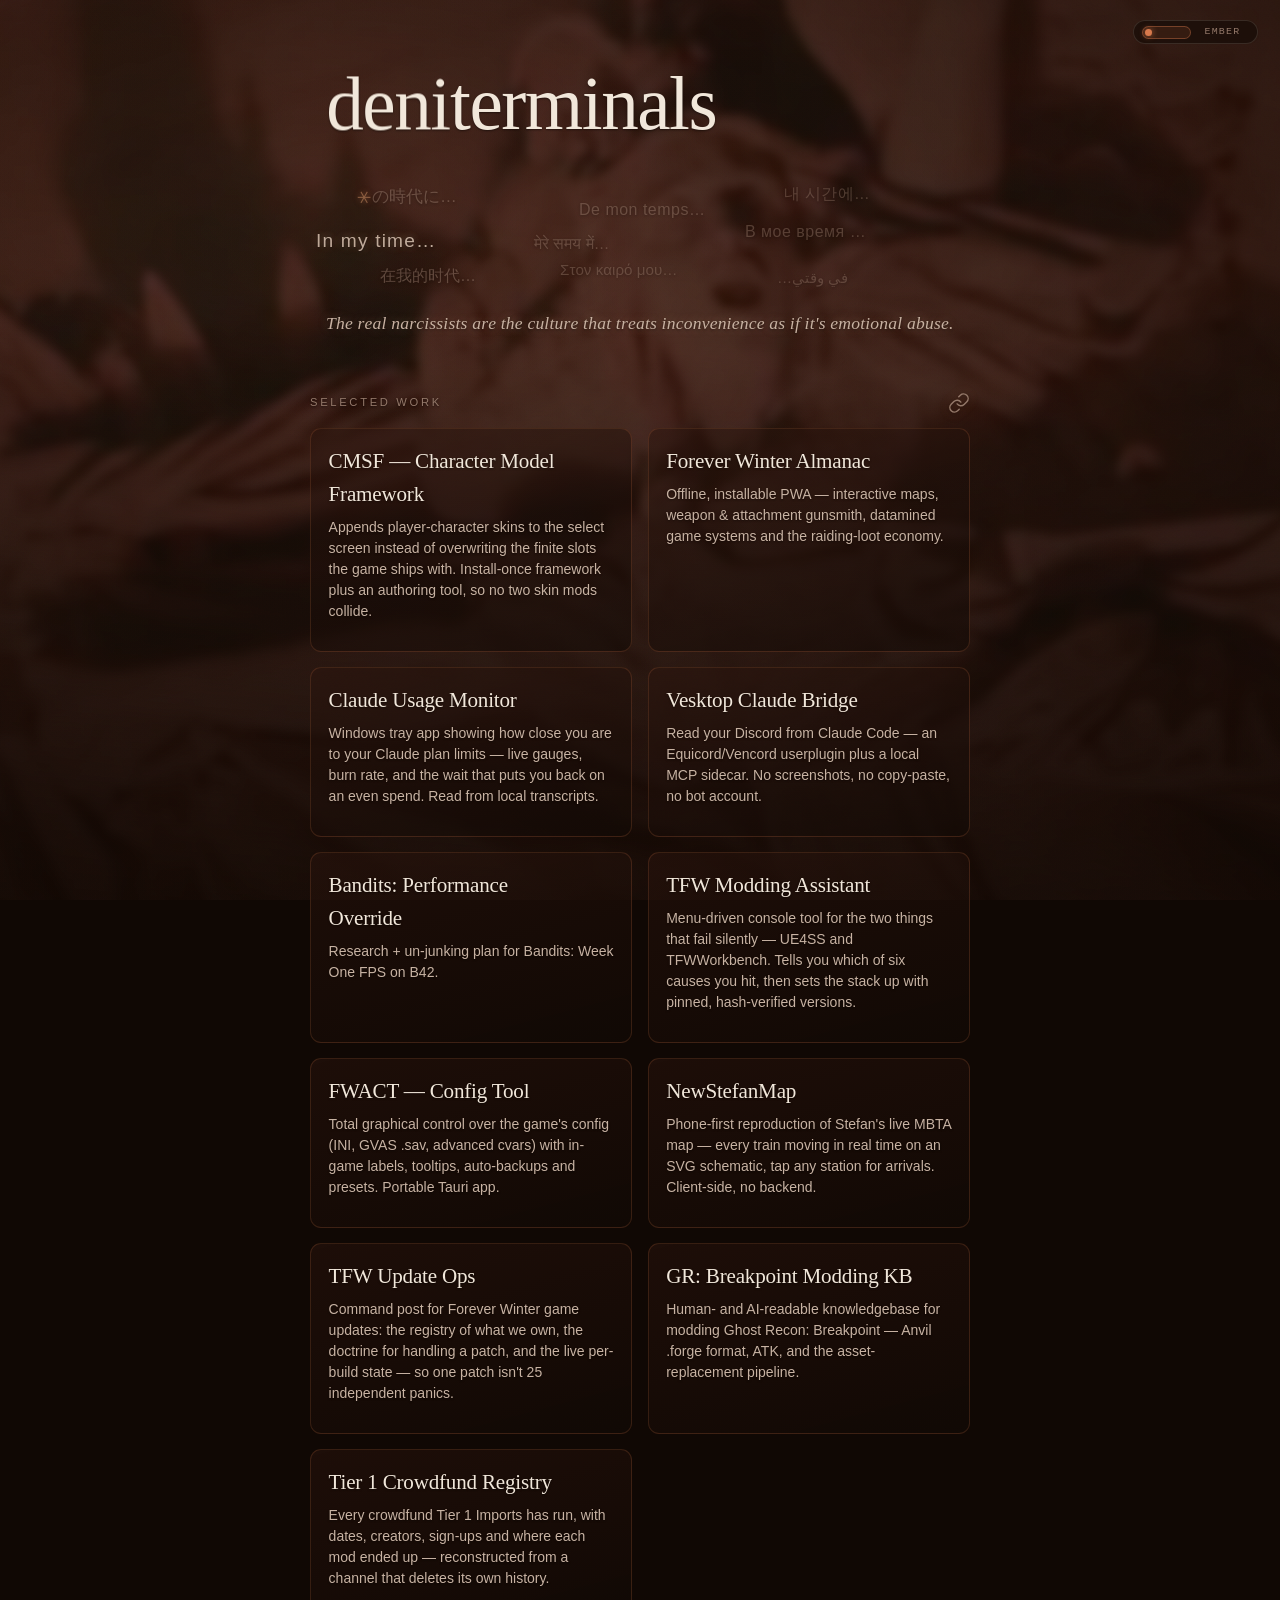
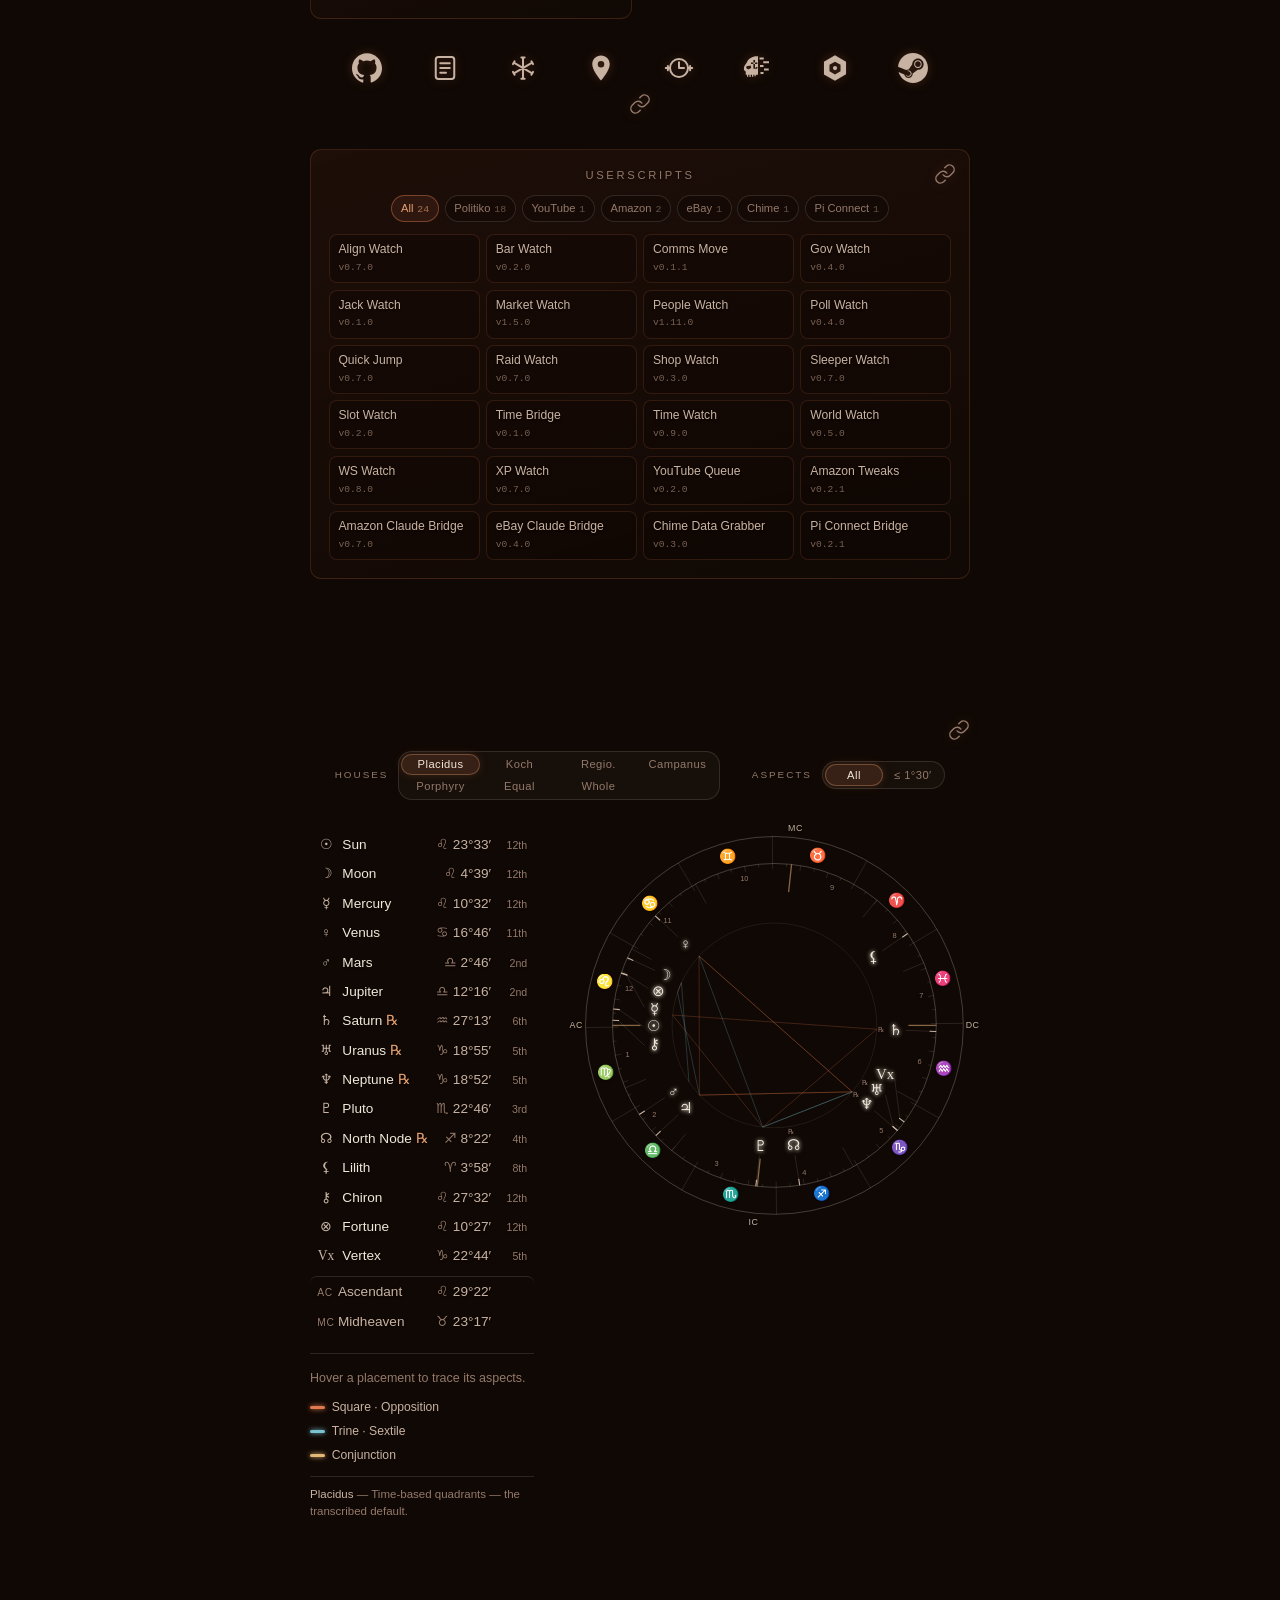
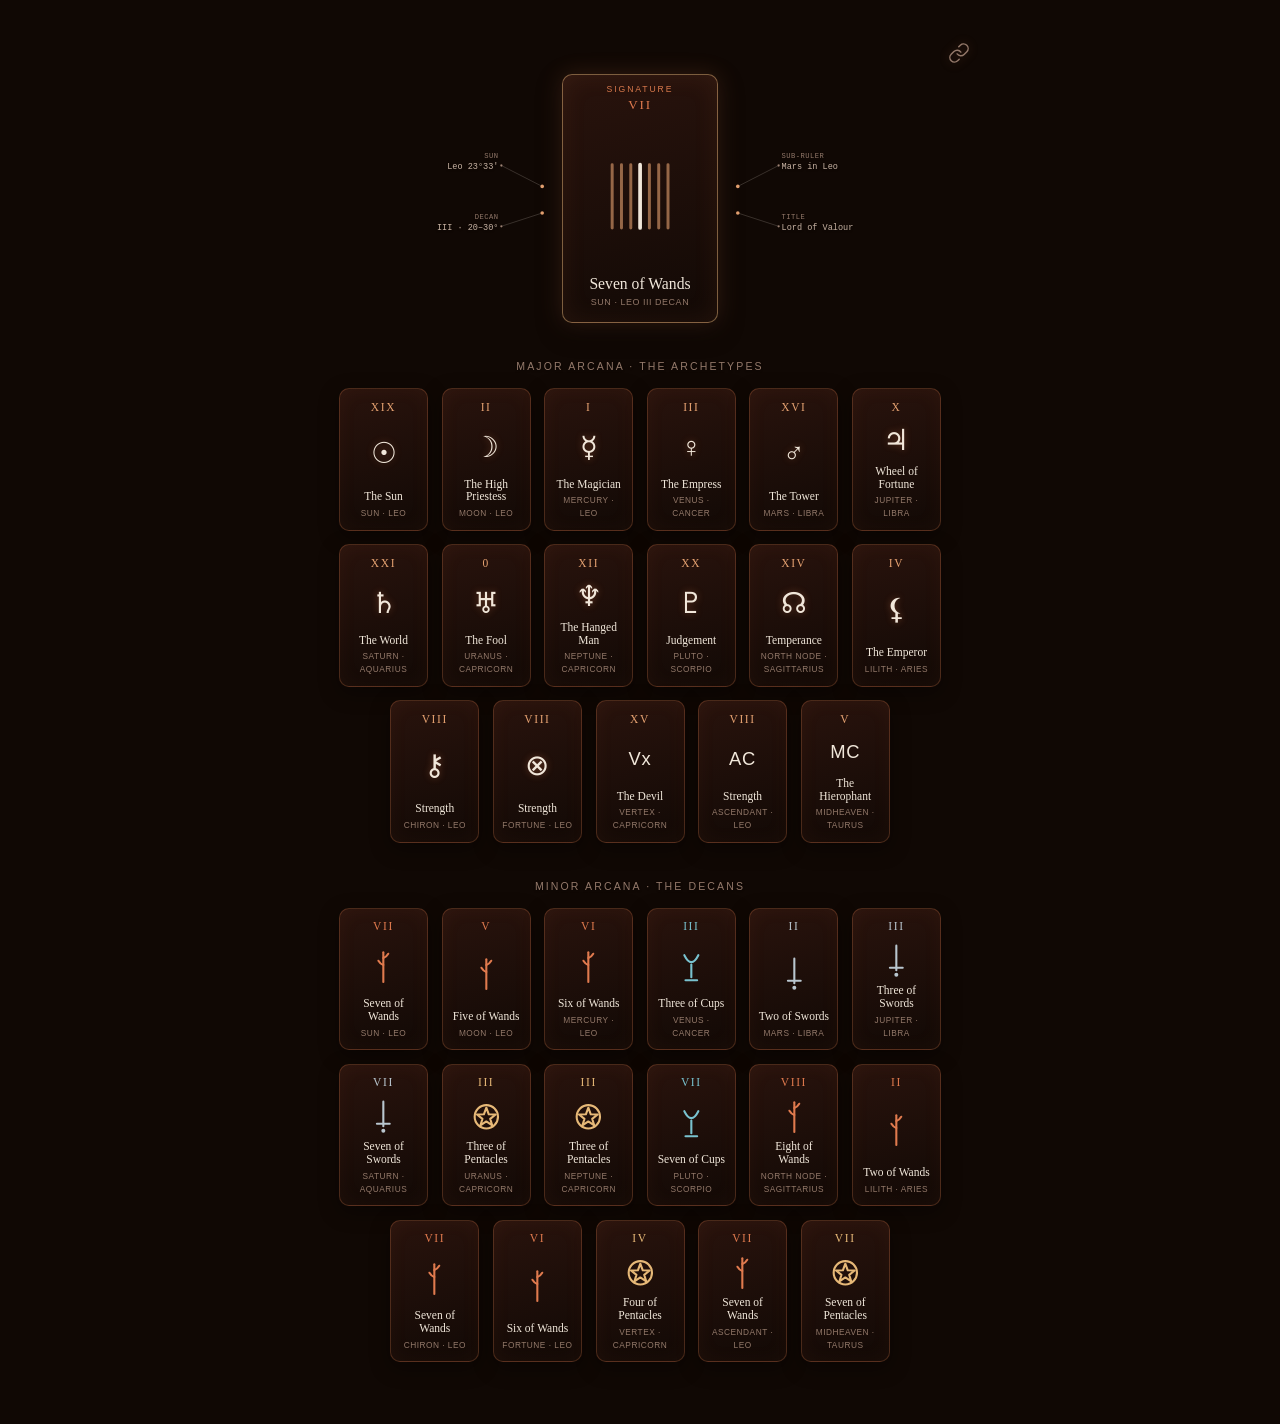
==== index.html @ 1c93fff4 "Fix a dropped word in the phrase bank "you're not one us" -> "you're not one of us".  Co-Authored-By" ====
<!doctype html>
<html lang="en">
<head>
  <meta charset="utf-8">
  <meta name="viewport" content="width=device-width, initial-scale=1, viewport-fit=cover">
  <title>dataterminals</title>
  <meta name="color-scheme" content="dark">

  <!-- Open Graph / social preview -->
  <meta property="og:type" content="website">
  <meta property="og:title" content="dataterminals">
  <meta property="og:url" content="https://dataterminals.github.io/">

  <link rel="icon" href="data:image/svg+xml,%3Csvg xmlns='http://www.w3.org/2000/svg' viewBox='0 0 32 32'%3E%3Ccircle cx='16' cy='16' r='7' fill='%23d8794c'/%3E%3C/svg%3E">
  <link rel="stylesheet" href="styles.css?v=85ddd5b2">

  <!-- Mount the saved theme before the first paint, so a visitor who chose one
       last time doesn't watch the default palette flash past. Deliberately
       inline and blocking: a separate file would land too late to help.
       theme.js owns everything after this, the background clip included. -->
  <script>
    try {
      var t = localStorage.getItem('dt:theme');
      if (t === 'ember' || t === 'night' || t === 'morning' || t === 'flare' || t === 'stone') document.documentElement.dataset.theme = t;
    } catch (e) {}
  </script>
</head>
<body>
  <!-- Blurred looping background, one clip per theme (assets/bg*.webm + .mp4,
       with a poster each). theme.js fills in the <source>s for whichever theme
       is mounted — hard-coding one theme's here would make the other download
       both — and fades the video in once it can play. Until then, and for good
       without JS or a playable file, the theme's CSS gradient shows through. -->
  <div class="bg" aria-hidden="true">
    <video class="bg__video" autoplay muted loop playsinline preload="auto"></video>
  </div>
  <div class="bg__scrim" aria-hidden="true"></div>
  <div class="grain" aria-hidden="true"></div>

  <!-- Background theme switch. Hidden until theme.js mounts it: with the script
       absent there is nothing to switch, so an inert capsule would be a lie. -->
  <div class="theme" hidden>
    <button class="theme__switch" type="button" id="theme-switch">
      <span class="theme__track" aria-hidden="true"><span class="theme__thumb"></span></span>
      <span class="theme__name" aria-hidden="true"></span>
    </button>
  </div>

  <main>
    <div class="screen">
      <header class="hero">
        <h1 class="hero__name reveal" aria-label="dataterminals"><span class="spindle" aria-hidden="true"><span class="spindle__track"><span class="spindle__word">data</span><span class="spindle__word">sylvi</span><span class="spindle__word">deni</span><span class="spindle__word">data</span></span></span><span class="spindle__suffix" aria-hidden="true">terminals</span></h1>
        <p class="hero__tagline" aria-label="In my time…"><span class="tl tl-en" style="left:1%; top:48px; font-size:1.2rem; letter-spacing:.06em; --o:.95; --d:.2s">In my time…</span><span class="tl" aria-hidden="true" style="left:7%; top:6px; font-size:1.05rem; --o:.5; --d:.55s">私の時代に…</span><span class="tl" aria-hidden="true" style="left:68%; top:42px; font-size:1rem; letter-spacing:.03em; --o:.42; --d:.75s">В мое время …</span><span class="tl" aria-hidden="true" style="left:11%; top:86px; font-size:1rem; --o:.5; --d:.95s">在我的时代…</span><span class="tl" aria-hidden="true" style="left:74%; top:4px; font-size:.98rem; letter-spacing:.02em; --o:.4; --d:1.15s">내 시간에…</span><span class="tl" aria-hidden="true" dir="rtl" style="left:73%; top:88px; font-size:.95rem; --o:.4; --d:1.35s">في وقتي…</span><span class="tl" aria-hidden="true" style="left:42%; top:20px; font-size:1rem; letter-spacing:.03em; --o:.47; --d:1.55s">De mon temps…</span><span class="tl" aria-hidden="true" style="left:35%; top:54px; font-size:.98rem; --o:.44; --d:1.75s">मेरे समय में…</span><span class="tl" aria-hidden="true" style="left:39%; top:80px; font-size:.95rem; --o:.42; --d:1.95s">Στον καιρό μου…</span></p>
        <p class="hero__subtag" id="subtag"><!-- one random phrase from subtaglines.json, injected by app.js --></p>
      </header>

      <!-- Each feature's id doubles as its shareable anchor; the .permalink
           handle beside it copies that url (permalinks.js). -->

      <!-- The live beacon block: the repos actually being worked on, above the
           curated grid. Empty and `hidden` here because none of it can be known
           without the GitHub API — app.js fills it and unhides it when the data
           lands, and it stays gone if that never happens, costing no layout
           either way. It sits in the markup rather than being injected whole so
           that its handle exists for permalinks.js, which binds every handle in
           one pass at load and would never see one added later. -->
      <section class="links" id="current" aria-label="Current projects" hidden>
        <p class="links__eyebrow">Currently working on<a class="permalink" href="#current" data-name="Currently working on" aria-label="Copy a link to Currently working on"><svg viewBox="0 0 24 24" aria-hidden="true"><path d="M10 13a5 5 0 0 0 7.54.54l3-3a5 5 0 0 0-7.07-7.07l-1.72 1.71"/><path d="M14 11a5 5 0 0 0-7.54-.54l-3 3a5 5 0 0 0 7.07 7.07l1.71-1.71"/></svg></a></p>
        <div class="links__list" id="current-list">
          <!-- the top-scoring repos from the GitHub push feed, injected by app.js -->
        </div>
      </section>

      <section class="links" id="work" aria-label="Selected projects">
        <p class="links__eyebrow">Selected work<a class="permalink" href="#work" data-name="Selected work" aria-label="Copy a link to Selected work"><svg viewBox="0 0 24 24" aria-hidden="true"><path d="M10 13a5 5 0 0 0 7.54.54l3-3a5 5 0 0 0-7.07-7.07l-1.72 1.71"/><path d="M14 11a5 5 0 0 0-7.54-.54l-3 3a5 5 0 0 0 7.07 7.07l1.71-1.71"/></svg></a></p>
        <div class="links__list" id="links">
          <!-- rendered from links.json (featured), enriched from the GitHub API -->
        </div>
      </section>

      <!-- Link shelf + Discord card, grouped so main's column gap applies to the
           pair rather than falling between them. -->
      <div class="elsewhere">
        <!-- Floating external-link shelf. Icons drift + glow-flicker (desynced per
             icon via nth-child); shelf.js swaps the native tooltip for a
             cursor-anchored leader-line readout (see the tarot signature diagram).
             The .shelf-bar wrapper exists to give the permalink handle something
             to hang off — the rail itself has no label and no padding band. -->
        <div class="shelf-bar" id="shelf">
          <nav class="shelf" aria-label="Elsewhere">
            <a class="shelf__link" href="https://github.com/dataterminals" target="_blank" rel="noopener"
               aria-label="GitHub (opens github.com/dataterminals)" data-name="GitHub" data-url="github.com/dataterminals">
              <svg class="shelf__icon shelf__icon--fill" viewBox="0 0 24 24" aria-hidden="true"><path d="M12 .297c-6.63 0-12 5.373-12 12 0 5.303 3.438 9.8 8.205 11.385.6.113.82-.258.82-.577 0-.285-.01-1.04-.015-2.04-3.338.724-4.042-1.61-4.042-1.61C4.422 18.07 3.633 17.7 3.633 17.7c-1.087-.744.084-.729.084-.729 1.205.084 1.838 1.236 1.838 1.236 1.07 1.835 2.809 1.305 3.495.998.108-.776.417-1.305.76-1.605-2.665-.3-5.466-1.332-5.466-5.93 0-1.31.465-2.38 1.235-3.22-.135-.303-.54-1.523.105-3.176 0 0 1.005-.322 3.3 1.23.96-.267 1.98-.399 3-.405 1.02.006 2.04.138 3 .405 2.28-1.552 3.285-1.23 3.285-1.23.645 1.653.24 2.873.12 3.176.765.84 1.23 1.91 1.23 3.22 0 4.61-2.805 5.625-5.475 5.92.42.36.81 1.096.81 2.22 0 1.606-.015 2.896-.015 3.286 0 .315.21.69.825.57C20.565 22.092 24 17.592 24 12.297c0-6.627-5.373-12-12-12"/></svg>
            </a>
            <a class="shelf__link" href="https://dataterminals.github.io/blog/" target="_blank" rel="noopener"
               aria-label="Blog (opens dataterminals.github.io/blog)" data-name="Blog" data-url="dataterminals.github.io/blog">
              <svg class="shelf__icon shelf__icon--stroke" viewBox="0 0 24 24" aria-hidden="true"><rect x="4.6" y="3.2" width="14.8" height="17.6" rx="2.2"/><path d="M8.2 8.2H15.8M8.2 12H15.8M8.2 15.8H12.8"/></svg>
            </a>
            <a class="shelf__link" href="https://dataterminals.github.io/forever-winter-almanac/" target="_blank" rel="noopener"
               aria-label="Forever Winter Almanac (opens dataterminals.github.io/forever-winter-almanac)" data-name="Forever Winter Almanac" data-url="dataterminals.github.io/forever-winter-almanac">
              <svg class="shelf__icon shelf__icon--stroke" viewBox="0 0 24 24" aria-hidden="true"><path d="M12 3.5V20.5 M4.64 7.75L19.36 16.25 M19.36 7.75L4.64 16.25 M10.7 3.5H13.3 M10.7 20.5H13.3 M18.71 17.38L20.01 15.12 M3.99 8.88L5.29 6.62 M18.71 6.62L20.01 8.88 M3.99 15.12L5.29 17.38"/></svg>
            </a>
            <a class="shelf__link" href="https://dataterminals.github.io/NewStefanMap/" target="_blank" rel="noopener"
               aria-label="NewStefanMap (opens dataterminals.github.io/NewStefanMap)" data-name="NewStefanMap" data-url="dataterminals.github.io/NewStefanMap">
              <svg class="shelf__icon shelf__icon--fill" viewBox="0 0 24 24" aria-hidden="true"><path fill-rule="evenodd" d="M12 2C8.13 2 5 5.13 5 9c0 5.25 7 13 7 13s7-7.75 7-13c0-3.87-3.13-7-7-7Zm2.6 7a2.6 2.6 0 1 0-5.2 0 2.6 2.6 0 0 0 5.2 0Z"/></svg>
            </a>
            <a class="shelf__link" href="https://dataterminals.github.io/PolitikoTimeWire/" target="_blank" rel="noopener"
               aria-label="Politiko Time Wire (opens dataterminals.github.io/PolitikoTimeWire)" data-name="Politiko Time Wire" data-url="dataterminals.github.io/PolitikoTimeWire">
              <svg class="shelf__icon shelf__icon--stroke" viewBox="0 0 24 24" aria-hidden="true"><path d="M1.4 12H4.8 M19.2 12H22.6 M3.1 10.3V13.7 M20.9 10.3V13.7 M12 7.4V12H16"/><circle cx="12" cy="12" r="7.2"/></svg>
            </a>
            <a class="shelf__link" href="https://dataterminals.github.io/t1-crowdfunds/" target="_blank" rel="noopener"
               aria-label="Tier 1 Crowdfund Registry (opens dataterminals.github.io/t1-crowdfunds)" data-name="T1 Crowdfund Registry" data-url="dataterminals.github.io/t1-crowdfunds">
              <!-- The Tier 1 Imports skull mark, redrawn as a single-colour glyph for this
                   shelf. The T1 sigil is knocked out of the fill rather than drawn on top,
                   so it survives being one colour at 24px. Source art: t1-crowdfunds/assets/t1-skull.png -->
              <svg class="shelf__icon shelf__icon--fill" viewBox="0 0 24 24" aria-hidden="true"><path fill-rule="evenodd" d="M13.6 2.8C9.2 2 5.4 4.2 3.9 7.4 3.1 9 1.6 10.3 1.5 12.1c-.1 1.3.6 2.2 1.5 2.7v2.6h1v1.5h1v-1.5h1v1.7h1v-1.7h1v1.6h1v-1.6h1v1.3h1v-1.3h1.8V2.8ZM3.6 10.6 7 9.9l.4 2-2.5 1.2-1.5-1.1ZM9.1 5.6h1.3v7H9.1ZM7.2 7.6h5.1v1.2H7.2ZM10.4 12l1.6-1 .6 1-1.6 1Z"/><path d="M14 3.6h3.4v1.5H14ZM17 6.6h4.6v1.5H17ZM14.4 9.6h2.8v1.5h-2.8ZM17.6 12.4h3.8v1.5h-3.8ZM14.8 15.2h2.4v1.5h-2.4Z"/></svg>
            </a>
            <a class="shelf__link" href="https://next.nexusmods.com/profile/dataterminals" target="_blank" rel="noopener"
               aria-label="Nexus Mods (opens next.nexusmods.com/profile/dataterminals)" data-name="Nexus Mods" data-url="next.nexusmods.com/profile/dataterminals">
              <svg class="shelf__icon shelf__icon--fill" viewBox="0 0 24 24" aria-hidden="true"><path fill-rule="evenodd" d="M12 1.8l8.83 5.1v10.2L12 22.2l-8.83-5.1V6.9L12 1.8Zm0 5.1L7.58 9.45v5.1L12 17.1l4.42-2.55v-5.1L12 6.9Z"/><circle cx="12" cy="12" r="1.7"/></svg>
            </a>
            <a class="shelf__link" href="https://steamcommunity.com/id/BDENIM" target="_blank" rel="noopener"
               aria-label="Steam (opens steamcommunity.com/id/BDENIM)" data-name="Steam" data-url="steamcommunity.com/id/BDENIM">
              <svg class="shelf__icon shelf__icon--fill" viewBox="0 0 24 24" aria-hidden="true"><path d="M11.979 0C5.678 0 .511 4.86.022 11.037l6.432 2.658c.545-.371 1.203-.59 1.912-.59.063 0 .125.004.188.006l2.861-4.142V8.91c0-2.495 2.028-4.524 4.524-4.524 2.494 0 4.524 2.031 4.524 4.527s-2.03 4.525-4.524 4.525h-.105l-4.076 2.911c0 .052.004.105.004.159 0 1.875-1.515 3.396-3.39 3.396-1.635 0-3.016-1.173-3.331-2.727L.436 15.27C1.862 20.307 6.486 24 11.979 24c6.627 0 11.999-5.373 11.999-12S18.605 0 11.979 0zM7.54 18.21l-1.473-.61c.262.543.714.999 1.314 1.25 1.297.539 2.793-.076 3.332-1.375.263-.63.264-1.319.005-1.949s-.75-1.121-1.377-1.383c-.624-.26-1.29-.249-1.878-.03l1.523.63c.956.4 1.409 1.5 1.009 2.455-.397.957-1.497 1.41-2.454 1.012zm11.415-9.303c0-1.662-1.353-3.015-3.015-3.015-1.665 0-3.015 1.353-3.015 3.015 0 1.665 1.35 3.015 3.015 3.015 1.663 0 3.015-1.35 3.015-3.015zm-5.273-.005c0-1.252 1.013-2.266 2.265-2.266 1.249 0 2.266 1.014 2.266 2.266 0 1.251-1.017 2.265-2.266 2.265-1.253 0-2.265-1.014-2.265-2.265z"/></svg>
            </a>
          </nav>
          <a class="permalink permalink--shelf" href="#shelf" data-name="Elsewhere" aria-label="Copy a link to Elsewhere"><svg viewBox="0 0 24 24" aria-hidden="true"><path d="M10 13a5 5 0 0 0 7.54.54l3-3a5 5 0 0 0-7.07-7.07l-1.72 1.71"/><path d="M14 11a5 5 0 0 0-7.54-.54l-3 3a5 5 0 0 0 7.07 7.07l1.71-1.71"/></svg></a>
        </div>

        <!-- Userscript rack. Rendered from userscripts.json by userscripts.js,
             which keeps the section hidden until real data lands (as the Discord
             card does), so a failed fetch leaves no empty panel rather than an
             empty one. Each tile links at the script's own @downloadURL. -->
        <section class="uscripts" id="userscripts" aria-label="Userscripts" hidden>
          <a class="permalink permalink--corner" href="#userscripts" data-name="Userscripts" aria-label="Copy a link to Userscripts"><svg viewBox="0 0 24 24" aria-hidden="true"><path d="M10 13a5 5 0 0 0 7.54.54l3-3a5 5 0 0 0-7.07-7.07l-1.72 1.71"/><path d="M14 11a5 5 0 0 0-7.54-.54l-3 3a5 5 0 0 0 7.07 7.07l1.71-1.71"/></svg></a>
          <p class="uscripts__eyebrow">Userscripts</p>
          <div class="uscripts__filters" id="us-filters" role="group" aria-label="Filter userscripts by site">
            <!-- one chip per category, rendered by userscripts.js -->
          </div>
          <div class="uscripts__grid" id="us-grid">
            <!-- one tile per script, rendered by userscripts.js -->
          </div>
        </section>

        <!-- Live Discord presence (Lanyard). Stays hidden until the account is
             monitored by Lanyard; see the header of discord.js for the one-time setup. -->
        <section class="presence" id="presence" aria-label="Discord presence">
          <div class="presence__card" id="presence-card">
            <!-- rendered from Lanyard by discord.js -->
          </div>
        </section>
      </div>
    </div>
    <section class="chart" id="natalchart" aria-label="Natal chart">
      <a class="permalink permalink--corner" href="#natalchart" data-name="the natal chart" aria-label="Copy a link to the natal chart"><svg viewBox="0 0 24 24" aria-hidden="true"><path d="M10 13a5 5 0 0 0 7.54.54l3-3a5 5 0 0 0-7.07-7.07l-1.72 1.71"/><path d="M14 11a5 5 0 0 0-7.54-.54l-3 3a5 5 0 0 0 7.07 7.07l1.71-1.71"/></svg></a>
      <div class="chart__wrap" id="natal">
        <!-- wheel + placements rendered by natal.js -->
      </div>
    </section>

    <section class="tarot" id="tarot" aria-label="Tarot">
      <a class="permalink permalink--corner" href="#tarot" data-name="the tarot spread" aria-label="Copy a link to the tarot spread"><svg viewBox="0 0 24 24" aria-hidden="true"><path d="M10 13a5 5 0 0 0 7.54.54l3-3a5 5 0 0 0-7.07-7.07l-1.72 1.71"/><path d="M14 11a5 5 0 0 0-7.54-.54l-3 3a5 5 0 0 0 7.07 7.07l1.71-1.71"/></svg></a>
      <div class="tarot__deck" id="tarot-deck">
        <!-- cards rendered by tarot.js -->
      </div>
    </section>

  </main>

  <script src="app.js?v=1e2b2fea"></script>
  <script src="natal.js?v=2c11ca07"></script>
  <script src="tarot.js?v=4927f168"></script>
  <script src="discord.js?v=3ebd4ad2"></script>
  <script src="theme.js?v=552f770f"></script>
  <!-- tip.js owns the shared hover readout; the modules below bind to it. -->
  <script src="tip.js?v=4ee27096"></script>
  <script src="shelf.js?v=c02bdc49"></script>
  <script src="permalinks.js?v=3fa09499"></script>
  <script src="userscripts.js?v=a82e2878"></script>
</body>
</html>
---- styles.css ----
/* dataterminals.github.io — warm, identity-forward landing page
   Palette pulled from the background loop. No external assets.

   Five themes ship: `ember` (the oxblood/sepia default, below), `night`,
   `morning`, `flare` and `stone`, further down. Everything that carries a theme's identity is a token here, and
   most are stated as a bare `r, g, b` triple so a rule can tint with it —
   `rgba(var(--accent-rgb), 0.4)` — instead of hard-coding the hue a hundred
   times over. A theme restates the tokens; no component rule knows it exists.
   theme.js swaps `data-theme` on <html> and the background clip to match. */

:root {
  /* ---- Theme: ember (default) ---- */
  --bg-0: #100804;            /* deepest warm black */
  --bg-1: #1c0f0a;            /* oxblood base */
  --bg-2: #2a140d;            /* warmer highlight for the gradient */
  --bg-3: #241009;            /* …and its warmest corner */

  --ink-rgb: 241, 231, 218;       /* warm bone — primary text */
  --ink-dim: #c8b3a3;             /* muted taupe — secondary */
  --ink-faint-rgb: 148, 121, 106; /* faint — meta */
  --accent-rgb: 216, 121, 76;     /* terracotta ember — links / hover */
  --accent-soft-rgb: 230, 162, 113;
  --gold-rgb: 230, 184, 119;      /* the lit edge on the userscript tiles */
  --gold-soft-rgb: 230, 178, 120;
  --gold-lit: #f0cb95;            /* text on a gold-lined tile, hovered */
  --parch-rgb: 233, 210, 181;     /* the wordmark's bloom */
  --shade-rgb: 8, 4, 2;           /* deepest shadow, under text */

  --ground-rgb: 16, 8, 4;         /* the scrim's black */
  --well-rgb: 12, 6, 3;           /* chips, tiles, the hover readout */
  --card-rgb: 44, 21, 14;         /* card ground — head of the 165° gradient */
  --card-foot-rgb: 18, 10, 6;     /* …and its foot */
  --card-lit-rgb: 54, 26, 17;     /* hovered */
  --card-lit-foot-rgb: 22, 12, 7;
  --card-hot-rgb: 58, 27, 17;     /* the current-project cards */
  --card-hot-foot-rgb: 24, 13, 8;
  --card-ring: #17100c;           /* punch-out ring on the presence avatar */

  --bg-blur: 4px;                 /* how far the clip is pushed out of focus */
  --bg-pos: 50% 50%;              /* which part of the clip survives the crop to the viewport */

  /* How hard the scrim sits on the clip. A darker clip wants a lighter scrim,
     so this is per-theme rather than baked into .bg__scrim. */
  --scrim-edge: 0.70;             /* the vignette's outer stop */
  --scrim-top: 0.50;
  --scrim-mid: 0.40;
  --scrim-foot: 0.86;             /* heaviest at the foot, under the tarot row */

  --hard: #e07a4e;   /* square / opposition — warm ember */
  --soft: #79c2cf;   /* trine / sextile — cool teal */
  --conj: #e6b877;   /* conjunction — warm gold */

  /* Derived — a theme restates the triple above, never these. */
  --ink: rgb(var(--ink-rgb));
  --ink-faint: rgb(var(--ink-faint-rgb));
  --accent: rgb(var(--accent-rgb));
  --accent-soft: rgb(var(--accent-soft-rgb));
  --hair: rgba(var(--ink-rgb), 0.13);
  --hair-strong: rgba(var(--ink-rgb), 0.26);

  /* astro glyph coverage */
  --glyph: "Segoe UI Symbol", "Noto Sans Symbols2", "Apple Symbols", "Segoe UI Emoji", var(--serif);
  --mono: ui-monospace, "Cascadia Code", "Cascadia Mono", "Segoe UI Mono", Consolas, monospace;

  --serif: ui-serif, "Iowan Old Style", "Palatino Linotype", Georgia, "Times New Roman", serif;
  --sans: -apple-system, BlinkMacSystemFont, "Segoe UI", Roboto, Helvetica, Arial, sans-serif;

  --maxw: 660px;
  --pad: clamp(1.5rem, 5vw, 3rem);
  --main-gap: clamp(3rem, 12vh, 6.5rem);   /* between the page's major sections */
  --screen-gap: clamp(2.2rem, 6vh, 3.6rem); /* between blocks inside .screen */
  /* Breathing room on BOTH sides of the link shelf — above it to the Selected
     Work grid, below it to the Discord card — so it sits centred between them.
     Used by .elsewhere's gap and its margin-top; keep them derived from this. */
  --shelf-gap: clamp(1.5rem, 3.8vh, 2.25rem);
  --ease: cubic-bezier(0.22, 0.61, 0.36, 1);
}

/* ---- Theme: night ----
   Read off the clip it rides on: wet asphalt under sodium vapour, the whole
   frame cast green by a camcorder left on auto white balance. Same structure as
   ember, only the hues move — so every rule below this point is written once
   and follows whichever theme is mounted. */
:root[data-theme="night"] {
  --bg-0: #050b0a;
  --bg-1: #0c1614;
  --bg-2: #172a26;
  --bg-3: #112220;

  --ink-rgb: 232, 240, 236;
  --ink-dim: #a8bcb6;
  --ink-faint-rgb: 116, 138, 132;
  --accent-rgb: 217, 164, 65;      /* sodium vapour — the streetlights */
  --accent-soft-rgb: 240, 204, 134;
  --gold-rgb: 233, 200, 126;
  --gold-soft-rgb: 230, 197, 132;
  --gold-lit: #f6e0b0;
  --parch-rgb: 219, 232, 224;      /* the clip's blown highlights are green-white */
  --shade-rgb: 2, 7, 6;

  --ground-rgb: 5, 12, 11;
  --well-rgb: 4, 10, 9;
  --card-rgb: 22, 38, 34;
  --card-foot-rgb: 9, 18, 17;
  --card-lit-rgb: 29, 48, 43;
  --card-lit-foot-rgb: 12, 23, 21;
  --card-hot-rgb: 32, 52, 45;
  --card-hot-foot-rgb: 13, 25, 22;
  --card-ring: #0b1513;

  /* Street scenes carry far more edge than the ember loop's soft folds — faces
     and signage stay readable at 4px and start competing with the text. */
  --bg-blur: 7px;

  /* The night clip runs about a third darker than the ember loop even after the
     mid-tone lift in the encode, so the scrim eases off to let it read. */
  --scrim-edge: 0.58;
  --scrim-top: 0.38;
  --scrim-mid: 0.30;
  --scrim-foot: 0.80;

  --hard: #e08a4e;
  --soft: #7fc4b6;
  --conj: #e9c87e;
}

/* ---- Theme: morning ----
   Read off thirty seconds of phone footage out of a commuter train window on an
   overcast morning: grey concrete going past, a maroon pillar down the right of
   the frame, a mustard seat along the foot. The ground is the concrete under
   the scrim; the accents are the seat and the pillar. */
:root[data-theme="morning"] {
  --bg-0: #121110;
  --bg-1: #1e1b18;
  --bg-2: #2e2823;
  --bg-3: #27221d;

  --ink-rgb: 240, 236, 228;
  --ink-dim: #bfb6aa;
  --ink-faint-rgb: 140, 132, 122;
  --accent-rgb: 201, 84, 78;       /* the pillar's leather, lifted to read */
  --accent-soft-rgb: 222, 128, 116;
  --gold-rgb: 214, 176, 96;        /* the seat */
  --gold-soft-rgb: 208, 172, 104;
  --gold-lit: #ecd2a0;
  --parch-rgb: 226, 222, 212;      /* flat daylight through the window */
  --shade-rgb: 6, 5, 5;

  --ground-rgb: 14, 13, 12;
  --well-rgb: 12, 11, 10;
  --card-rgb: 46, 38, 34;
  --card-foot-rgb: 20, 17, 15;
  --card-lit-rgb: 56, 46, 41;
  --card-lit-foot-rgb: 24, 20, 18;
  --card-hot-rgb: 60, 44, 40;
  --card-hot-foot-rgb: 26, 20, 18;
  --card-ring: #15120f;

  /* The window sill is a hard line right across the frame, and there is a
     nameplate on the seat back. Same push as the street scenes. */
  --bg-blur: 7px;

  /* The pillar runs down the right edge of the clip. A phone's portrait
     viewport crops the clip to a column, and a centred column loses it, so the
     crop is weighted to that edge; on a landscape viewport, where the full
     width shows anyway, this is a no-op. Not all the way: the pillar alone is
     a wall of maroon, and 85% leaves a strip of window beside it. */
  --bg-pos: 85% 50%;

  /* Daylight: the lightest of the three loops even after a pull-down in the
     encode, so the scrim sits a shade harder than on ember. */
  --scrim-edge: 0.74;
  --scrim-top: 0.56;
  --scrim-mid: 0.46;
  --scrim-foot: 0.88;

  --hard: #d4685e;
  --soft: #7bb8c4;
  --conj: #d9b56a;
}

/* ---- Theme: flare ----
   Read off fifteen seconds of the same tape as night: pink fireworks, fountains
   of sparks over riot helmets, a figure against a fire, a statue, a running
   crowd under a strobe. The ground is the smoke; the accent is the fireworks'
   pink, and the sparks light the gold tokens. */
:root[data-theme="flare"] {
  --bg-0: #0c0a0a;
  --bg-1: #171314;
  --bg-2: #29201f;
  --bg-3: #221a19;

  --ink-rgb: 240, 234, 232;
  --ink-dim: #c0b4b2;
  --ink-faint-rgb: 142, 130, 128;
  --accent-rgb: 222, 118, 138;     /* the fireworks */
  --accent-soft-rgb: 236, 160, 172;
  --gold-rgb: 236, 196, 128;       /* the sparks */
  --gold-soft-rgb: 230, 190, 130;
  --gold-lit: #f4dcac;
  --parch-rgb: 236, 224, 222;      /* the burst's pink-white core */
  --shade-rgb: 5, 3, 4;

  --ground-rgb: 12, 9, 10;
  --well-rgb: 10, 8, 9;
  --card-rgb: 46, 34, 36;
  --card-foot-rgb: 19, 14, 15;
  --card-lit-rgb: 56, 42, 44;
  --card-lit-foot-rgb: 23, 17, 18;
  --card-hot-rgb: 60, 40, 44;
  --card-hot-foot-rgb: 25, 17, 19;
  --card-ring: #150f11;

  /* Crowds, helmets and silhouettes: the busiest of the four clips, and the
     one where a figure would read through anything softer. */
  --bg-blur: 8px;

  /* Averages beside ember, but the fire shot runs to Y≈120 and the sparks are
     white — so the scrim sits a shade harder than ember's to hold those. */
  --scrim-edge: 0.72;
  --scrim-top: 0.54;
  --scrim-mid: 0.44;
  --scrim-foot: 0.88;

  --hard: #de6e7a;
  --soft: #7fbfc4;
  --conj: #e8c47e;
}

/* ---- Theme: stone ----
   Read off every statue close-up on the same tape as night and flare, strung
   together: pale marble, an oxblood relief, and mostly the green-grey of the
   arch's sculpture under sodium light. The ground is that stone; the accent is
   verdigris, the one cool accent of the five, and old gilt on the gold. */
:root[data-theme="stone"] {
  --bg-0: #0a0c0a;
  --bg-1: #151915;
  --bg-2: #232a23;
  --bg-3: #1d231d;

  --ink-rgb: 236, 238, 232;
  --ink-dim: #b6bcb2;
  --ink-faint-rgb: 128, 136, 126;
  --accent-rgb: 122, 186, 164;     /* verdigris */
  --accent-soft-rgb: 160, 210, 192;
  --gold-rgb: 210, 186, 132;       /* old gilt */
  --gold-soft-rgb: 206, 184, 138;
  --gold-lit: #ecdcb4;
  --parch-rgb: 226, 228, 220;      /* marble */
  --shade-rgb: 3, 5, 4;

  --ground-rgb: 10, 12, 10;
  --well-rgb: 8, 10, 8;
  --card-rgb: 40, 46, 40;
  --card-foot-rgb: 16, 19, 16;
  --card-lit-rgb: 50, 57, 50;
  --card-lit-foot-rgb: 20, 23, 20;
  --card-hot-rgb: 52, 60, 50;
  --card-hot-foot-rgb: 21, 25, 21;
  --card-ring: #111511;

  /* Carved faces are still faces. Between ember's folds and the street scenes. */
  --bg-blur: 6px;

  --hard: #d47a6a;
  --soft: #7ec2b0;
  --conj: #d9c08a;
}

* { box-sizing: border-box; }

html { -webkit-text-size-adjust: 100%; }

body {
  margin: 0;
  min-height: 100dvh;
  font-family: var(--sans);
  color: var(--ink);
  background: var(--bg-0);
  -webkit-font-smoothing: antialiased;
  text-rendering: optimizeLegibility;
  line-height: 1.55;
}

/* ---- Background: blurred looping video + tinted fallback + scrim ---- */
.bg {
  position: fixed;
  inset: 0;
  z-index: -2;
  overflow: hidden;
  /* The theme's gradient — what shows before the clip fades in, behind any frame
     that is transparent while loading, and for good if the clip can't play. */
  background:
    radial-gradient(120% 130% at 72% 8%, var(--bg-2) 0%, transparent 46%),
    linear-gradient(158deg, var(--bg-3) 0%, var(--bg-1) 52%, var(--bg-0) 100%);
}

.bg__video {
  position: absolute;
  inset: 0;
  width: 100%;
  height: 100%;
  object-fit: cover;
  object-position: var(--bg-pos);
  background: transparent;
  /* Slightly blurred, per the brief; scale hides the soft blur edge. How much is
     per-theme: the point is an abstract wash, and a busier clip needs more of it
     to get there. */
  filter: blur(var(--bg-blur)) saturate(1.06) contrast(1.02);
  transform: scale(1.09);
  opacity: 0;
  transition: opacity 1.2s var(--ease);
}
.bg__video.is-ready { opacity: 1; }

.bg__scrim {
  position: fixed;
  inset: 0;
  z-index: -1;
  pointer-events: none;
  background:
    radial-gradient(115% 95% at 26% 22%, transparent 0%, rgba(var(--ground-rgb), var(--scrim-edge)) 100%),
    linear-gradient(185deg, rgba(var(--ground-rgb), var(--scrim-top)) 0%, rgba(var(--ground-rgb), var(--scrim-mid)) 40%, rgba(var(--ground-rgb), var(--scrim-foot)) 100%);
}

/* Faint film grain for the analog/classical feel (self-contained SVG noise). */
.grain {
  position: fixed;
  inset: 0;
  z-index: -1;
  pointer-events: none;
  opacity: 0.05;
  mix-blend-mode: soft-light;
  background-image: url("data:image/svg+xml,%3Csvg xmlns='http://www.w3.org/2000/svg' width='140' height='140'%3E%3Cfilter id='n'%3E%3CfeTurbulence type='fractalNoise' baseFrequency='0.85' numOctaves='2' stitchTiles='stitch'/%3E%3C/filter%3E%3Crect width='100%25' height='100%25' filter='url(%23n)'/%3E%3C/svg%3E");
}

/* ---- Theme switch ----
   Fixed to the top-right corner, over everything but the hover readout. A
   hairline capsule: a track whose thumb slides to the seat of the mounted
   theme, and the theme's name in mono micro-caps beside it. It rides the same
   tokens as the rest of the page, so it recolours along with what it switches.

   Hidden until theme.js mounts it (`hidden` in the markup, cleared on boot),
   because with the script absent there is nothing to switch. */
.theme {
  position: fixed;
  top: max(clamp(0.8rem, 2.2vh, 1.35rem), env(safe-area-inset-top));
  right: max(clamp(0.8rem, 2.2vw, 1.35rem), env(safe-area-inset-right));
  z-index: 5;
}

.theme__switch {
  display: inline-flex;
  align-items: center;
  gap: 0.5em;
  padding: 0.3rem 0.6rem 0.3rem 0.5rem;
  border: 1px solid var(--hair);
  border-radius: 999px;
  /* The clip runs under this corner, so the capsule carries its own ground. */
  background: rgba(var(--well-rgb), 0.5);
  -webkit-backdrop-filter: blur(7px);
  backdrop-filter: blur(7px);
  color: var(--ink-faint);
  cursor: pointer;
  transition: color 0.3s var(--ease), border-color 0.3s var(--ease), background 0.3s var(--ease);
}
.theme__switch:hover {
  color: var(--ink-dim);
  border-color: var(--hair-strong);
  background: rgba(var(--well-rgb), 0.66);
}
.theme__switch:focus-visible { outline: 1px solid var(--accent); outline-offset: 2px; }

.theme__track {
  position: relative;
  flex: none;
  /* Five 7px seats at 9px steps from a 2px inset, and the same 2px inset past
     the last one: 2 + 36 + 7 + 2, inside a 1px border. */
  width: 49px;
  height: 13px;
  border-radius: 999px;
  border: 1px solid rgba(var(--accent-rgb), 0.4);
  background: rgba(var(--accent-rgb), 0.12);
  transition: border-color 0.3s var(--ease), background 0.3s var(--ease);
}
.theme__switch:hover .theme__track {
  border-color: rgba(var(--accent-rgb), 0.6);
  background: rgba(var(--accent-rgb), 0.2);
}

/* One seat per theme, left to right in the order the switch cycles through
   them: ember, night, morning, flare, stone. Every seat is lit: this steps
   between themes rather than turning one on, so none of them is the "off" end. */
.theme__thumb {
  position: absolute;
  top: 50%;
  left: 2px;
  width: 7px;
  height: 7px;
  margin-top: -3.5px;
  border-radius: 50%;
  background: var(--accent);
  box-shadow: 0 0 6px rgba(var(--accent-rgb), 0.75);
  transition: transform 0.42s var(--ease), background 0.3s var(--ease), box-shadow 0.3s var(--ease);
}
:root[data-theme="night"] .theme__thumb { transform: translateX(9px); }
:root[data-theme="morning"] .theme__thumb { transform: translateX(18px); }
:root[data-theme="flare"] .theme__thumb { transform: translateX(27px); }
:root[data-theme="stone"] .theme__thumb { transform: translateX(36px); }

.theme__name {
  font-family: var(--mono);
  font-size: 0.62rem;
  letter-spacing: 0.13em;
  text-transform: uppercase;
  line-height: 1;
  /* The name is what sets the capsule's width, and the labels are different
     lengths — so without this the whole control grows and shrinks on every
     press. Held at the longest label instead: --theme-name-len is its letter
     count, and each letter is one cell of the mono face plus its tracking. */
  --theme-name-len: 7;             /* "morning" */
  min-width: calc(var(--theme-name-len) * (1ch + 0.13em));
}

/* Phones: the name is the widest part of the capsule and the corner is tight,
   so the track carries it alone. The accessible name on the button still says
   which theme is mounted and what the press does. */
@media (max-width: 480px) {
  .theme__switch { padding: 0.3rem 0.5rem; }
  .theme__name { display: none; }
}

/* ---- Layout ---- */
main {
  position: relative;
  width: 100%;
  padding: 0 var(--pad);
  display: flex;
  flex-direction: column;
  align-items: center;
  gap: var(--main-gap);
  /* Legibility insurance over busy footage — imperceptible over dark footage. */
  text-shadow: 0 1px 2px rgba(var(--shade-rgb), 0.5);
}
/* A definite width, not shrink-to-fit. .elsewhere is here so the Discord card
   has a width to fill: left to size itself, it resolves to its own min-content
   and a long activity name or display name pushes it past the viewport. */
.screen, .foot, .chart, .tarot, .elsewhere { width: 100%; max-width: var(--maxw); }

/* First screenful: the identity hero, curated links and the shelf/Discord
   pair, vertically centered. */
.screen {
  position: relative;
  min-height: 100dvh;
  display: flex;
  flex-direction: column;
  gap: var(--screen-gap);
  padding: max(var(--pad), env(safe-area-inset-top)) 0 4vh;
}
/* Center the block when there's room; fall back to top-aligned (never clip the
   hero) when the content is taller than the viewport. The bottom `auto` sits on
   the LAST child: on it, the slack falls below the group; on .links it would
   open up between the grid and the shelf and throw the shelf off centre. */
.screen > .hero { margin-top: auto; }
.screen > .elsewhere { margin-bottom: auto; }

/* ---- Identity hero ---- */
.hero__mark {
  display: inline-flex;
  align-items: center;
  gap: 0.6rem;
  margin-bottom: 1.1rem;
  font-family: var(--sans);
  font-size: 0.72rem;
  letter-spacing: 0.26em;
  text-transform: uppercase;
  color: var(--ink-faint);
}
.hero__dot {
  width: 7px;
  height: 7px;
  border-radius: 50%;
  background: var(--accent);
  box-shadow: 0 0 14px 1px rgba(var(--accent-rgb), 0.7);
}

.hero__name {
  margin: 0;
  font-family: var(--serif);
  font-weight: 500;
  font-size: clamp(2.7rem, 8vw, 4.7rem);
  line-height: 1.0;
  letter-spacing: -0.02em;
  color: var(--ink);
  perspective: 900px;      /* subtle depth for the spindle roll */
  white-space: nowrap;
}

/* Rotating-spindle prefix: data → deni → sylvi → data, with "terminals" fixed.
   The window clips one word; the track rolls vertically; the window width
   tweens between prefixes so the suffix re-tucks smoothly. */
.spindle {
  display: inline-block;
  position: relative;
  overflow: hidden;
  height: 1.5em;                           /* tall enough to fully contain the "y" descender */
  width: 4ch;                              /* JS sets a constant slot width = widest prefix */
  vertical-align: -0.42em;                 /* tuned so the word baseline meets "terminals" */
}
.spindle__track {
  position: absolute;
  top: 0;
  right: 0;
  display: flex;
  flex-direction: column;
  align-items: flex-end;                   /* right-align: the suffix junction never moves */
  transform: translateY(0);
  transition: transform 0.62s cubic-bezier(0.42, 0.15, 0.16, 1.02);
  will-change: transform;
}
.spindle__track.is-rolling { filter: blur(0.4px); }   /* faint motion blur */
.spindle__word {
  flex: 0 0 auto;
  height: 1.5em;
  line-height: 1.5em;
  white-space: nowrap;
  text-align: right;
}

/* Tagline: a one-time, scattered multilingual "In my time…" fade-in
   (an homage to blackdenim.carrd.co), laid out horizontally in the tagline band. */
.hero__tagline {
  position: relative;
  margin: 1.05rem 0 0;
  height: clamp(7rem, 16vh, 8.2rem);
  max-width: min(100%, 40rem);
  font-weight: 400;
}
.tl {
  position: absolute;
  white-space: nowrap;
  color: var(--ink-faint);
  opacity: 0;
  /* entrance once, then a lazy perpetual drift that starts after it lands */
  animation: tl-in 1.5s var(--ease) both, tl-float var(--fd, 9s) ease-in-out infinite;
  animation-delay: var(--d, 0s), calc(var(--d, 0s) + 1.5s);
  text-shadow: 0 1px 3px rgba(var(--shade-rgb), 0.6);
  will-change: transform;
}
/* varied drift speeds so the phrases desync into an organic float */
.tl:nth-child(1) { --fd: 9.5s; }
.tl:nth-child(2) { --fd: 11s; }
.tl:nth-child(3) { --fd: 8.5s; }
.tl:nth-child(4) { --fd: 10.5s; }
.tl:nth-child(5) { --fd: 9s; }
.tl:nth-child(6) { --fd: 12s; }
.tl:nth-child(7) { --fd: 8s; }
.tl:nth-child(8) { --fd: 11.5s; }
.tl:nth-child(9) { --fd: 10s; }
@keyframes tl-float {
  0%   { transform: translate3d(0, 0, 0) rotate(0deg); }
  25%  { transform: translate3d(1.5px, -2.5px, 0) rotate(0.3deg); }
  50%  { transform: translate3d(-1px, 1.5px, 0) rotate(-0.25deg); }
  75%  { transform: translate3d(-2px, -1px, 0) rotate(0.2deg); }
  100% { transform: translate3d(0, 0, 0) rotate(0deg); }
}
.tl-en {
  color: var(--ink-dim);
  text-shadow: 0 1px 3px rgba(var(--shade-rgb), 0.6), 0 0 8px rgba(var(--parch-rgb), 0.38), 0 0 18px rgba(var(--accent-rgb), 0.2);
  animation: tl-in 1.5s var(--ease) both, en-flicker 7s ease-in-out infinite, tl-float var(--fd, 9.5s) ease-in-out infinite;
  animation-delay: 0.2s, 2s, 1.7s;
}
/* ever-so-slight glow flicker on the English anchor */
@keyframes en-flicker {
  0%, 100% { opacity: 0.95; text-shadow: 0 1px 3px rgba(var(--shade-rgb),.6), 0 0 8px rgba(var(--parch-rgb),.38), 0 0 18px rgba(var(--accent-rgb),.2); }
  7%  { opacity: 0.87; text-shadow: 0 1px 3px rgba(var(--shade-rgb),.6), 0 0 5px rgba(var(--parch-rgb),.26), 0 0 12px rgba(var(--accent-rgb),.11); }
  8%  { opacity: 0.95; text-shadow: 0 1px 3px rgba(var(--shade-rgb),.6), 0 0 8px rgba(var(--parch-rgb),.38), 0 0 18px rgba(var(--accent-rgb),.2); }
  40% { opacity: 0.96; text-shadow: 0 1px 3px rgba(var(--shade-rgb),.6), 0 0 10px rgba(var(--parch-rgb),.44), 0 0 22px rgba(var(--accent-rgb),.24); }
  42% { opacity: 0.82; text-shadow: 0 1px 3px rgba(var(--shade-rgb),.6), 0 0 4px rgba(var(--parch-rgb),.2), 0 0 10px rgba(var(--accent-rgb),.09); }
  43% { opacity: 0.94; text-shadow: 0 1px 3px rgba(var(--shade-rgb),.6), 0 0 8px rgba(var(--parch-rgb),.38), 0 0 18px rgba(var(--accent-rgb),.2); }
  71% { opacity: 0.96; text-shadow: 0 1px 3px rgba(var(--shade-rgb),.6), 0 0 8px rgba(var(--parch-rgb),.38), 0 0 18px rgba(var(--accent-rgb),.2); }
  72.5% { opacity: 0.88; text-shadow: 0 1px 3px rgba(var(--shade-rgb),.6), 0 0 6px rgba(var(--parch-rgb),.3), 0 0 14px rgba(var(--accent-rgb),.14); }
  74% { opacity: 0.95; text-shadow: 0 1px 3px rgba(var(--shade-rgb),.6), 0 0 8px rgba(var(--parch-rgb),.38), 0 0 18px rgba(var(--accent-rgb),.2); }
}
@keyframes tl-in {
  from { opacity: 0; transform: translateY(9px) scale(0.98); filter: blur(5px); }
  to   { opacity: var(--o, 1); transform: none; filter: blur(0); }
}
@media (prefers-reduced-motion: reduce) {
  .tl { animation: none; opacity: var(--o, 1); transform: none; filter: none; }
}
@media (max-width: 480px) {
  .hero__tagline { height: 7rem; max-width: 23rem; }
  .tl { font-size: 0.9rem !important; }
  .tl-en { font-size: 1.05rem !important; }
}

/* Centered italic sub-tagline in the gap below the multilingual band: one
   random phrase from subtaglines.json, flickering + drifting like .tl-en. */
.hero__subtag {
  margin: 0.15rem 0 0;
  min-height: 1.5em;              /* reserve a line so JS injection doesn't shift layout */
  text-align: center;
  font-family: var(--serif);
  font-style: italic;
  font-size: clamp(0.95rem, 2.6vw, 1.1rem);
  letter-spacing: 0.01em;
  line-height: 1.4;
  color: var(--ink-dim);
}
.subtag__phrase {
  display: inline-block;
  color: var(--ink-dim);
  text-shadow: 0 1px 3px rgba(var(--shade-rgb), 0.6), 0 0 8px rgba(var(--parch-rgb), 0.34), 0 0 18px rgba(var(--accent-rgb), 0.18);
  /* Prefer a single line; when a phrase can't fit, break into balanced lines of
     near-equal length (centered by .hero__subtag) rather than a long+short pair. */
  text-wrap: balance;
  /* entrance once, then perpetual flicker + drift (mirrors the English anchor) */
  animation: tl-in 1.5s var(--ease) both, en-flicker 7s ease-in-out infinite, tl-float 10s ease-in-out infinite;
  animation-delay: 0.4s, 2.2s, 1.9s;
  will-change: transform;
}
/* Word wrapper: keeps a word unbreakable so the line only wraps at real spaces. */
.subtag__word { display: inline-block; white-space: nowrap; }
/* Per-character host for the occasional glitch. inline-block keeps a stable
   box width so a glitched glyph can overlay without nudging its neighbours.
   Shared by the sub-tagline and the multilingual tagline band (.tl-char). */
.subtag__char, .tl-char { display: inline-block; position: relative; }
/* While glitching, hide the real glyph (and its shadow) but keep its width. */
.subtag__char.is-glitch, .tl-char.is-glitch { color: transparent; text-shadow: none; }
/* The glitch glyph itself: absolutely positioned so the line never reflows. */
.subtag__glitch {
  position: absolute;
  left: 50%;
  top: 0;
  transform: translateX(-50%);
  font-family: var(--glyph);   /* astro-symbol coverage */
  font-style: normal;          /* symbols shouldn't inherit the italic slant */
  color: var(--accent-soft);
  text-shadow: 0 0 5px rgba(var(--accent-soft-rgb), 0.55), 0 0 11px rgba(var(--accent-rgb), 0.3);
  pointer-events: none;
  animation: subtag-glitch 0.16s steps(2, end) both;
}
@keyframes subtag-glitch {
  0%   { opacity: 0.2;  transform: translateX(-50%) skewX(-8deg); }
  30%  { opacity: 1;    transform: translateX(-53%) translateY(-0.5px) skewX(6deg); }
  60%  { opacity: 0.85; transform: translateX(-47%) translateY(0.5px) skewX(-3deg); }
  100% { opacity: 1;    transform: translateX(-50%) skewX(0deg); }
}
@media (prefers-reduced-motion: reduce) {
  .subtag__phrase { animation: none; }
  .subtag__glitch { display: none; }
}

/* ---- Links (card grid) ---- */
/* The one feature with a label of its own, so its permalink handle hangs off the
   end of that row rather than floating in a corner. */
.links__eyebrow {
  display: flex;
  align-items: center;
  justify-content: space-between;
  gap: 0.75rem;
  font-size: 0.7rem;
  letter-spacing: 0.24em;
  text-transform: uppercase;
  color: var(--ink-faint);
  margin: 0 0 0.9rem;
}

.links__list {
  display: grid;
  grid-template-columns: 1fr;              /* one card per row on narrow screens */
  gap: clamp(0.7rem, 2vw, 0.95rem);
}
/* Two columns once there's room; the grid stretches paired cells to equal
   height, so their bottom "updated" stamps line up across the row. */
@media (min-width: 34rem) {
  .links__list { grid-template-columns: 1fr 1fr; }
}

.link {
  display: flex;
  flex-direction: column;
  align-items: stretch;
  padding: 1rem 1.1rem 0.9rem;
  border: 1px solid rgba(var(--accent-rgb), 0.18);
  border-radius: 11px;
  background: linear-gradient(165deg, rgba(var(--card-rgb), 0.5), rgba(var(--card-foot-rgb), 0.58));
  text-decoration: none;
  color: inherit;
  transition: border-color 0.3s var(--ease), background 0.3s var(--ease),
              transform 0.3s var(--ease), box-shadow 0.3s var(--ease);
}
.link:hover,
.link:focus-visible {
  border-color: rgba(var(--accent-rgb), 0.42);
  background: linear-gradient(165deg, rgba(var(--card-lit-rgb), 0.66), rgba(var(--card-lit-foot-rgb), 0.72));
  transform: translateY(-2px);
  box-shadow: 0 8px 22px rgba(0, 0, 0, 0.32);
  outline: none;
}
.link:focus-visible { border-color: var(--accent); }

.link__main { min-width: 0; }

.link__title {
  display: inline-flex;
  align-items: center;
  gap: 0.5rem;
  font-family: var(--serif);
  font-weight: 500;
  font-size: clamp(1.12rem, 2.5vw, 1.32rem);
  letter-spacing: -0.01em;
  color: var(--ink);
  transition: color 0.25s var(--ease);
}
.link:hover .link__title,
.link:focus-visible .link__title { color: var(--accent-soft); }

.link__arrow {
  font-family: var(--sans);
  font-size: 0.95em;
  color: var(--ink-faint);
  transform: translateX(-2px);
  opacity: 0;
  transition: transform 0.3s var(--ease), opacity 0.3s var(--ease), color 0.25s var(--ease);
}
.link:hover .link__arrow,
.link:focus-visible .link__arrow {
  opacity: 1;
  transform: translateX(2px);
  color: var(--accent);
}

.link__blurb {
  margin: 0.4rem 0 0;
  font-size: 0.875rem;
  line-height: 1.5;
  color: var(--ink-dim);
}

.link__meta {
  align-self: flex-end;             /* bottom-right stamp… */
  margin-top: auto;                 /* …pinned to the card's base */
  padding-top: 0.9rem;
  font-size: 0.7rem;
  letter-spacing: 0.04em;
  color: var(--ink-faint);
  white-space: nowrap;
  font-variant-numeric: tabular-nums;
  opacity: 0;
  transition: opacity 0.6s var(--ease);
}
.link__meta.is-shown { opacity: 1; }
.link__meta .dot { opacity: 0.5; margin: 0 0.4em; }
.link__meta .star { color: var(--accent-soft); }

/* ---- Current projects: the live beacon block above the grid ----
   The repos being worked on hardest, injected by app.js. Each carries an ember
   outline that breathes on the same irregular rhythm as the shelf icons and the
   chart anchor, so the page has one glow language.

   --ember scales every glow on the card, so the runners-up can drop a tier
   without a second copy of the keyframes to keep in step with this one. */
.link--current {
  grid-column: 1 / -1;
  border-color: rgba(var(--accent-rgb), 0.42);
  background: linear-gradient(165deg, rgba(var(--card-hot-rgb), 0.62), rgba(var(--card-hot-foot-rgb), 0.66));
  will-change: box-shadow;
  /* Static floor for the glow. The animation overrides it whenever it runs
     (animations outrank normal declarations, hover included), so this is what
     shows under prefers-reduced-motion, where the global rule kills it. */
  box-shadow: 0 0 18px rgba(var(--accent-rgb), calc(0.2 * var(--ember, 1))), 0 0 40px rgba(var(--accent-rgb), calc(0.11 * var(--ember, 1))), 0 8px 22px rgba(0, 0, 0, 0.3);
}
/* Hover is a direct answer to the pointer, so it flares to full strength on
   every tier — --ember is deliberately left out of it. */
.link--current:hover,
.link--current:focus-visible {
  border-color: var(--accent);
  box-shadow: 0 0 22px rgba(var(--accent-rgb), 0.28), 0 0 50px rgba(var(--accent-rgb), 0.15), 0 8px 22px rgba(0, 0, 0, 0.32);
}

/* Runners-up: the same card one tier down, dropping into the grid's own two
   columns instead of taking a full row each. Three live projects then cost two
   rows rather than three, and the beacon keeps being the thing the eye lands on.
   Below 34rem the grid is a single column anyway, so `auto` is already full
   width there and the tiers stack in rank order. */
.link--also {
  grid-column: auto;
  --ember: 0.52;
  border-color: rgba(var(--accent-rgb), 0.3);
  background: linear-gradient(165deg, rgba(var(--card-hot-rgb), 0.5), rgba(var(--card-hot-foot-rgb), 0.55));
}
/* A lone runner-up would leave half a row for the grid to fill, mixing a
   featured card into the block. Span instead, so it always ends on a clean
   edge. app.js adds this only when there are exactly two cards. */
.link--also-wide { grid-column: 1 / -1; }

/* The block's label is #current's own .links__eyebrow, in the same voice as
   "Selected work" below it — warmed a shade, since it is the live one. */
#current > .links__eyebrow {
  color: var(--accent-soft);
  opacity: 0.8;
  text-shadow: 0 0 10px rgba(var(--accent-rgb), 0.3);
}

/* Irregular, like shelf-flicker — a glow that wavers rather than pulsing on a
   metronome. Kept to box-shadow so it never fights the card's hover transform. */
@keyframes ember-breathe {
  0%, 100% { box-shadow: 0 0 15px rgba(var(--accent-rgb), calc(0.17 * var(--ember, 1))), 0 0 34px rgba(var(--accent-rgb), calc(0.09 * var(--ember, 1))), 0 8px 22px rgba(0, 0, 0, 0.3); }
  18%      { box-shadow: 0 0 20px rgba(var(--accent-rgb), calc(0.25 * var(--ember, 1))), 0 0 46px rgba(var(--accent-rgb), calc(0.14 * var(--ember, 1))), 0 8px 22px rgba(0, 0, 0, 0.3); }
  31%      { box-shadow: 0 0 12px rgba(var(--accent-rgb), calc(0.13 * var(--ember, 1))), 0 0 28px rgba(var(--accent-rgb), calc(0.07 * var(--ember, 1))), 0 8px 22px rgba(0, 0, 0, 0.3); }
  54%      { box-shadow: 0 0 22px rgba(var(--accent-rgb), calc(0.28 * var(--ember, 1))), 0 0 52px rgba(var(--accent-rgb), calc(0.16 * var(--ember, 1))), 0 8px 22px rgba(0, 0, 0, 0.3); }
  67%      { box-shadow: 0 0 14px rgba(var(--accent-rgb), calc(0.15 * var(--ember, 1))), 0 0 30px rgba(var(--accent-rgb), calc(0.08 * var(--ember, 1))), 0 8px 22px rgba(0, 0, 0, 0.3); }
  83%      { box-shadow: 0 0 19px rgba(var(--accent-rgb), calc(0.23 * var(--ember, 1))), 0 0 42px rgba(var(--accent-rgb), calc(0.13 * var(--ember, 1))), 0 8px 22px rgba(0, 0, 0, 0.3); }
}

/* ---- Footer ---- */
.foot {
  display: flex;
  align-items: center;
  flex-wrap: wrap;
  gap: 0.4rem 1.4rem;
  font-size: 0.82rem;
  color: var(--ink-faint);
}
.foot a {
  color: var(--ink-dim);
  text-decoration: none;
  border-bottom: 1px solid transparent;
  transition: color 0.25s var(--ease), border-color 0.25s var(--ease);
}
.foot a:hover,
.foot a:focus-visible {
  color: var(--accent-soft);
  border-bottom-color: var(--hair-strong);
  outline: none;
}
.foot__sep { opacity: 0.4; }

/* ================= Natal chart ================= */
.chart {
  position: relative;                         /* anchors the permalink handle */
  padding-top: clamp(1.5rem, 4vh, 2rem);      /* a band for it to sit in */
  padding-bottom: 2vh;
}
.chart__eyebrow {
  font-size: 0.7rem;
  letter-spacing: 0.24em;
  text-transform: uppercase;
  color: var(--ink-faint);
  margin: 0 0 clamp(1.2rem, 4vh, 2.2rem);
}
.chart__sub { color: rgba(var(--ink-faint-rgb), 0.7); }

/* Control bar — sits above the two-column wrap so neither column has to give
   up width. Two segmented switches: which house system draws the cusps, and
   whether the wheel shows every aspect or only the tight ones. */
.chart__controls {
  display: flex;
  flex-wrap: wrap;
  align-items: center;
  justify-content: center;
  gap: clamp(0.9rem, 3vw, 2rem);
  margin: 0 0 clamp(1.1rem, 3.5vh, 1.9rem);
}
.ctl { display: flex; align-items: center; gap: 0.6em; }
.ctl__label {
  font-size: 0.62rem;
  letter-spacing: 0.2em;
  text-transform: uppercase;
  color: var(--ink-faint);
  flex: 0 0 auto;
}
.seg {
  --cols: 2;
  position: relative;
  display: grid;
  grid-template-columns: repeat(var(--cols), minmax(0, 1fr));
  padding: 2px;
  border: 1px solid var(--hair);
  border-radius: 999px;
  background: rgba(var(--ink-rgb), 0.03);
}
/* Once the options wrap to more than one row a pill outline reads wrong. */
.seg[data-many] { --cols: 4; border-radius: 14px; }
.seg__glide {
  position: absolute;
  z-index: 0;
  top: 0;
  left: 0;
  width: 0;
  height: 0;                            /* both set from the live button box */
  border-radius: 999px;
  background: rgba(var(--accent-rgb), 0.16);
  box-shadow: inset 0 0 0 1px rgba(var(--accent-soft-rgb), 0.34), 0 0 10px rgba(var(--accent-rgb), 0.18);
  transition: transform 0.34s var(--ease), width 0.34s var(--ease), height 0.2s var(--ease);
}
.seg__opt {
  position: relative;
  z-index: 1;
  appearance: none;
  border: 0;
  background: none;
  cursor: pointer;
  padding: 0.42em 0.95em;
  font-family: var(--sans);
  font-size: 0.7rem;
  letter-spacing: 0.04em;
  white-space: nowrap;
  color: var(--ink-faint);
  border-radius: 999px;
  transition: color 0.2s var(--ease);
}
.seg__opt:hover { color: var(--ink-dim); }
.seg__opt[aria-checked="true"] { color: var(--ink); }
.seg__opt:focus-visible { outline: none; color: var(--ink); box-shadow: 0 0 0 1px var(--accent-soft); }
@media (prefers-reduced-motion: reduce) { .seg__glide { transition: none; } }
/* Four house names won't sit beside their label on a narrow phone — stack the
   label and tighten the options rather than let the switch run off-screen. */
@media (max-width: 480px) {
  .chart__controls { gap: 0.85rem 1.1rem; }
  .ctl { flex-direction: column; align-items: stretch; gap: 0.45em; }
  .ctl__label { text-align: center; }
  .seg__opt { font-size: 0.64rem; padding: 0.42em 0.72em; }
  .seg[data-many] { --cols: 3; }
}

.chart__wrap {
  position: relative;
  display: flex;
  align-items: flex-start;
  justify-content: center;
  gap: clamp(1.25rem, 4vw, 2.8rem);
}
.chart__aside { flex: 0 0 auto; width: clamp(198px, 34%, 244px); }
.chart__wheelbox { position: relative; flex: 1 1 auto; min-width: 0; max-width: 420px; }
.wheel { display: block; width: 100%; height: auto; overflow: visible; }

/* rings + ticks */
.ring-c { fill: none; stroke: var(--hair-strong); stroke-width: 1; }
.ring-hub { stroke: rgba(var(--ink-rgb), 0.09); }
.ring-spoke { stroke: var(--hair); stroke-width: 1; }
.ring-mini { stroke: var(--hair); stroke-width: 1; }

/* zodiac signs, tinted by element */
.sign { font-family: var(--glyph); font-size: 15px; }
.sign-fire { fill: #e08a5a; }
.sign-earth { fill: #b7a07f; }
.sign-air { fill: #cdb98f; }
.sign-water { fill: #7fb4c0; }

/* houses */
.cusp { stroke: var(--hair); stroke-width: 1; }
.cusp-axis { stroke: rgba(var(--gold-soft-rgb), 0.55); stroke-width: 1.4; }
.house-num { font-family: var(--sans); font-size: 8px; fill: var(--ink-faint); }
.axis-label { font-family: var(--sans); font-size: 9.5px; letter-spacing: 0.06em; fill: var(--ink-dim); }

/* planets */
.deg-tick { stroke: var(--ink-dim); stroke-width: 1.2; }
.p-conn { stroke: var(--hair); stroke-width: 1; }
.p-halo { fill: var(--accent-soft); opacity: 0; transition: opacity 0.2s var(--ease); }
.p-glyph { font-family: var(--glyph); font-size: 16px; fill: var(--ink); filter: url(#glow); transition: fill 0.2s var(--ease); }
.p-retro { font-family: var(--glyph); font-size: 8px; fill: var(--ink-faint); }
.planet { cursor: pointer; }
.planet:focus-visible { outline: none; }

/* aspects — hidden by default, majors faintly drawn */
.asp { fill: none; stroke-width: 1; opacity: 0; transition: opacity 0.25s var(--ease), stroke-width 0.2s var(--ease); }
.asp-major { opacity: 0.26; }
.asp-hard { stroke: var(--hard); }
.asp-soft { stroke: var(--soft); }
.asp-conj { stroke: var(--conj); }

/* focus states */
.wheel.is-focused .asp:not(.is-on) { opacity: 0.05; }
.wheel.is-focused .planet:not(.is-on) { opacity: 0.38; }
.asp.is-on { opacity: 0.95; stroke-width: 1.7; filter: url(#glowSoft); }

/* Tight-orb view: everything wider than 1°30′ drops out, and what's left is
   drawn hotter than the default resting state — these are the loud ones. */
.wheel.is-tight .asp { opacity: 0; }
/* Needed because .wheel.is-focused .asp:not(.is-on) scores a class higher than
   the plain hide rule above — without this the wide aspects creep back on hover. */
.wheel.is-tight.is-focused .asp:not(.asp-tight) { opacity: 0; }
.wheel.is-tight .asp-tight { opacity: 0.6; stroke-width: 1.3; }
.wheel.is-tight.is-focused .asp-tight:not(.is-on) { opacity: 0.13; }
.wheel.is-tight .asp-tight.is-on { opacity: 1; stroke-width: 1.9; filter: url(#glowSoft); }
.planet.is-on .p-halo { opacity: 0.16; }
.planet.is-on .p-glyph,
.planet:focus-visible .p-glyph { filter: url(#glowSoft); }
.planet:focus-visible .p-halo { opacity: 0.12; }

/* aspect detail — sits in the left column below the placements, so the wheel is never covered */
.chart__detail {
  margin-top: 1.05rem;
  padding-top: 0.95rem;
  border-top: 1px solid var(--hair);
  min-height: 9.5rem;
  text-shadow: none;
}
.chart__detail strong { font-family: var(--serif); font-weight: 500; font-size: 1.06rem; color: var(--ink); }
.chart__detail .pl-r { color: var(--accent-soft); }
.cd-hint { margin: 0 0 0.6rem; font-size: 0.78rem; color: var(--ink-faint); }
.cd-legend { list-style: none; margin: 0; padding: 0; display: grid; gap: 0.34rem; }
.cd-legend li { display: flex; align-items: center; gap: 0.55em; font-size: 0.76rem; color: var(--ink-dim); }
.cd-sw { width: 15px; height: 3px; border-radius: 2px; flex: 0 0 auto; background: currentColor; box-shadow: 0 0 5px currentColor; }
.cd-note {
  margin: 0.7rem 0 0;
  padding-top: 0.55rem;
  border-top: 1px solid var(--hair);
  font-size: 0.72rem;
  line-height: 1.45;
  color: var(--ink-faint);
}
.cd-note strong { font-family: var(--sans); font-weight: 500; font-size: 0.72rem; color: var(--ink-dim); }
.cd-note--on { border-top: 0; padding-top: 0.15rem; margin-top: 0.3rem; color: var(--accent-soft); }
.tip-pos { display: block; margin-top: 0.12rem; font-size: 0.74rem; letter-spacing: 0.02em; color: var(--ink-dim); }
.tip-asps { list-style: none; margin: 0.6rem 0 0; padding: 0.55rem 0 0; border-top: 1px solid var(--hair); display: grid; gap: 0.26rem; }
.tip-asps li { font-size: 0.78rem; color: var(--ink-dim); display: flex; align-items: baseline; gap: 0.45em; }
.tip-asp { font-family: var(--glyph); width: 1em; text-align: center; flex: 0 0 auto; }
.tip-name { flex: 1 1 auto; }
.tip-hard { color: var(--hard); }
.tip-soft { color: var(--soft); }
.tip-conj { color: var(--conj); }
.tip-orb { margin-left: auto; color: var(--ink-faint); font-variant-numeric: tabular-nums; white-space: nowrap; }
/* An aspect inside 1°30′ reads as exact — mark its orb even in the "All" view. */
.tip-is-tight .tip-orb { color: var(--accent-soft); }
.tip-is-tight .tip-name { color: var(--ink); }

/* placements list (the <ul> itself) */
.chart__list { list-style: none; margin: 0; padding: 0; }
.chart__list li {
  display: flex;
  align-items: baseline;
  gap: 0.55em;
  padding: 0.26rem 0.45rem;
  border-radius: 7px;
  font-size: 0.85rem;
  cursor: default;
  transition: background 0.2s var(--ease);
}
.chart__list li:hover,
.chart__list li.is-on { background: rgba(var(--ink-rgb), 0.06); }
.chart__list li:focus-visible { outline: none; background: rgba(var(--ink-rgb), 0.06); }
.pl-glyph { font-family: var(--glyph); width: 1.3em; text-align: center; color: var(--ink-dim); flex: 0 0 auto; }
.pl-name { color: var(--ink); flex: 1 1 auto; }
.pl-r { color: var(--accent-soft); font-family: var(--glyph); }
.pl-pos { color: var(--ink-dim); font-variant-numeric: tabular-nums; white-space: nowrap; }
.pl-sg { font-family: var(--glyph); color: var(--ink-faint); }

/* keep every astro glyph monochrome (no emoji tiles) where the browser supports it */
.sign, .p-glyph, .p-retro, .pl-glyph, .pl-sg, .tip-asp, .chart__tip strong { font-variant-emoji: text; }
.pl-house { color: var(--ink-faint); font-size: 0.78em; min-width: 2.7em; text-align: right; flex: 0 0 auto; }
/* Flashes when a house-system change actually moves a placement. */
.pl-house--moved { animation: house-moved 1.5s var(--ease) 1; }
@keyframes house-moved {
  0%, 55% { color: var(--accent-soft); text-shadow: 0 0 8px rgba(var(--accent-rgb), 0.5); }
  100% { color: var(--ink-faint); text-shadow: none; }
}
/* Cusps + house numbers fade back in when the system is swapped. */
.w-cusps.is-swapping { animation: cusp-swap 0.42s var(--ease) 1; }
@keyframes cusp-swap { from { opacity: 0; } to { opacity: 1; } }
@media (prefers-reduced-motion: reduce) {
  .pl-house--moved, .w-cusps.is-swapping { animation: none; }
}
/* angle rows (Ascendant / Midheaven) */
.pl-abbr { font-family: var(--sans); font-size: 0.64rem; letter-spacing: 0.07em; color: var(--ink-faint); }
.pl-angle .pl-name { color: var(--ink-dim); }
.pl-groupsep { margin-top: 0.35rem; padding-top: 0.55rem; border-top: 1px solid var(--hair); }
/* interactive AC/MC labels on the wheel */
.axis-label[data-body="asc"], .axis-label[data-body="mc"] { cursor: pointer; }
.axis-label { transition: fill 0.2s var(--ease); }
.axis-label.is-on { fill: var(--accent-soft); }
.axis-label:focus-visible { outline: none; }
.wheel.is-focused .axis-label:not(.is-on) { opacity: 0.4; }

@media (max-width: 640px) {
  .chart__wrap { flex-direction: column-reverse; align-items: center; }
  .chart__aside { width: 100%; max-width: 400px; }
}

/* ================= Tarot ================= */
/* Ends the page, so it carries the tail the shelf used to. The top band matches
   the chart's: room for the permalink handle without crowding the first card. */
.tarot {
  position: relative;
  padding-top: clamp(1.5rem, 4vh, 2rem);
  padding-bottom: 7vh;
}
.tarot__deck { display: flex; flex-direction: column; gap: clamp(1.4rem, 4vw, 2.2rem); }
.tarot__featured { display: flex; flex-direction: column; align-items: center; gap: 0.95rem; }
.sig-row { display: flex; align-items: center; justify-content: center; gap: clamp(0.25rem, 1.5vw, 1rem); }
.sig-diagram { width: clamp(128px, 22vw, 190px); height: auto; overflow: visible; flex: 0 1 auto; }
.sig-line { stroke: var(--hair-strong); stroke-width: 0.75; }
.sig-node { fill: var(--accent-soft); }
.sig-tick { fill: var(--ink-faint); }
.sig-label { fill: var(--ink-faint); font-family: var(--mono); font-size: 7.5px; letter-spacing: 0.5px; text-transform: uppercase; }
.sig-val { fill: var(--ink-dim); font-family: var(--mono); font-size: 9px; }
.sig-caption { margin: 0; font-family: var(--mono); font-size: 0.62rem; letter-spacing: 0.03em; color: var(--ink-faint); text-align: center; text-shadow: none; }
@media (max-width: 640px) { .sig-diagram { display: none; } }
.tarot__group-label { font-size: 0.66rem; letter-spacing: 0.2em; text-transform: uppercase; color: var(--ink-faint); margin: 0 0 0.85rem; text-align: center; }
.tarot__grid { display: flex; flex-wrap: wrap; justify-content: center; gap: clamp(0.55rem, 1.6vw, 0.85rem); }

.tcard {
  --w: 104px; --suit: var(--accent-soft);
  width: var(--w); height: calc(var(--w) * 1.6);
  padding: 0; border: 0; background: none; font: inherit;
  perspective: 900px; cursor: pointer; text-shadow: none; flex: 0 0 auto;
}
.tcard--featured { --w: 156px; }
.tarot__grid .tcard { --w: 89px; }
.tcard[data-suit="wands"] { --suit: var(--hard); }
.tcard[data-suit="cups"] { --suit: var(--soft); }
.tcard[data-suit="swords"] { --suit: #b9c6cf; }
.tcard[data-suit="pentacles"] { --suit: var(--conj); }

.tcard__inner { position: relative; display: block; width: 100%; height: 100%; transform-style: preserve-3d; transition: transform 0.7s var(--ease); }
.tcard:hover .tcard__inner, .tcard:focus-visible .tcard__inner { transform: translateY(-4px); }
.tcard.is-flipped .tcard__inner { transform: rotateY(180deg); }
.tcard:focus-visible { outline: none; }

.tcard__face {
  position: absolute; inset: 0;
  backface-visibility: hidden; -webkit-backface-visibility: hidden;
  display: flex; flex-direction: column; align-items: center;
  padding: 0.6rem 0.5rem; text-align: center; overflow: hidden;
  border-radius: 10px;
  border: 1px solid rgba(var(--accent-rgb), 0.28);
  background: linear-gradient(165deg, rgba(var(--card-rgb), 0.9), rgba(var(--card-foot-rgb), 0.94));
  box-shadow: 0 6px 20px rgba(0, 0, 0, 0.38), inset 0 0 20px rgba(var(--accent-rgb), 0.05);
}
.tcard--featured .tcard__face {
  padding: 0.75rem 0.6rem;
  border-color: rgba(var(--gold-soft-rgb), 0.5);
  box-shadow: 0 0 22px rgba(var(--accent-rgb), 0.18), 0 8px 26px rgba(0, 0, 0, 0.45), inset 0 0 26px rgba(var(--accent-rgb), 0.09);
}

.tcard__kicker { position: absolute; top: 0.5rem; left: 0; right: 0; font-size: 0.54rem; letter-spacing: 0.22em; text-transform: uppercase; color: var(--accent); }
.tcard__num { font-family: var(--serif); font-size: 0.72rem; letter-spacing: 0.14em; color: var(--suit); }
.tcard--featured .tcard__num { margin-top: 0.5rem; font-size: 0.82rem; }
.tcard__emblem { flex: 1 1 auto; display: flex; align-items: center; justify-content: center; min-height: 0; }
.tcard__glyph { font-family: var(--glyph); font-size: 1.8rem; color: var(--ink); text-shadow: 0 0 7px rgba(var(--accent-rgb), 0.4); }
.tcard__abbr { font-family: var(--sans); font-size: 1.15rem; letter-spacing: 0.04em; color: var(--ink); }
.tcard--featured .tcard__glyph { font-size: 2.4rem; }
.tcard__name { font-family: var(--serif); font-size: 0.72rem; line-height: 1.12; color: var(--ink); }
.tcard--featured .tcard__name { font-size: 0.98rem; }
.tcard__tag { margin-top: 0.24rem; font-size: 0.52rem; letter-spacing: 0.06em; text-transform: uppercase; color: var(--ink-faint); }
.tcard--featured .tcard__tag { font-size: 0.56rem; }

/* suit emblems (colour-coded by element) */
.suit { width: 46%; height: auto; overflow: visible; color: var(--suit); }
.suit .sk { stroke: currentColor; stroke-width: 1.8; fill: none; stroke-linecap: round; stroke-linejoin: round; }
.suit .sf { fill: currentColor; }

/* featured wands */
.wands { width: 58%; height: auto; overflow: visible; }
.wand { stroke: var(--accent-soft); stroke-width: 2.4; stroke-linecap: round; opacity: 0.6; }
.wand--lead { stroke: var(--ink); opacity: 1; stroke-width: 3; }

.tcard__back { transform: rotateY(180deg); justify-content: center; gap: 0.35rem; padding: 0.55rem 0.45rem; }
.tcard__kw { font-size: 0.55rem; letter-spacing: 0.02em; color: var(--suit); line-height: 1.3; }
.tcard__meaning { margin: 0; font-size: 0.6rem; line-height: 1.36; color: var(--ink-dim); }
.tcard--featured .tcard__back { padding: 0.7rem 0.6rem; }
.tcard--featured .tcard__kw { font-size: 0.64rem; }
.tcard--featured .tcard__meaning { font-size: 0.73rem; line-height: 1.42; }

@media (prefers-reduced-motion: reduce) { .tcard__inner { transition: none; } }
@media (max-width: 480px) {
  .tarot__grid { justify-content: center; }
  .tcard--featured { --w: 138px; }
  .tarot__grid .tcard { --w: 84px; }
}

/* ================= Discord presence (Lanyard) ================= */
/* Hidden until live data arrives, mirroring the page's silent degradation. */
/* width:100% keeps this from shrink-to-fitting around the card's min-content —
   see the note on the .screen/.elsewhere width rule. */
.presence { display: none; width: 100%; }
.presence.is-live { display: block; }

.presence__card {
  display: flex;
  align-items: center;
  gap: clamp(0.9rem, 3vw, 1.3rem);
  max-width: 30rem;
  margin-inline: auto;      /* .presence is full-width now; keep the card centred */
  padding: 1rem 1.15rem;
  border-radius: 12px;
  border: 1px solid rgba(var(--accent-rgb), 0.28);
  background: linear-gradient(165deg, rgba(var(--card-rgb), 0.9), rgba(var(--card-foot-rgb), 0.94));
  box-shadow: 0 6px 20px rgba(0, 0, 0, 0.38), inset 0 0 20px rgba(var(--accent-rgb), 0.05);
  text-shadow: none;
}

/* avatar + status dot + decoration ring */
.presence__avatar { position: relative; flex: 0 0 auto; width: 56px; height: 56px; }
.presence__pfp {
  width: 56px; height: 56px;
  border-radius: 50%;
  object-fit: cover;
  display: block;
  border: 1px solid var(--hair-strong);
  background: var(--bg-1);
}
.presence__deco {
  position: absolute;
  top: -12%; left: -12%;
  width: 124%; height: 124%;
  pointer-events: none;
}
.presence__dot {
  position: absolute;
  right: -1px; bottom: -1px;
  width: 15px; height: 15px;
  border-radius: 50%;
  border: 2.5px solid var(--card-ring);   /* punch-out ring against the card */
  background: var(--ink-faint);
}
.presence__dot[data-status="online"]  { background: #5fae6e; }
.presence__dot[data-status="idle"]    { background: var(--conj); }
.presence__dot[data-status="dnd"]     { background: #e0574b; }
.presence__dot[data-status="offline"] { background: var(--ink-faint); }
/* a slow ripple while the account is actively online/idle/dnd */
.presence__dot.is-live::after {
  content: "";
  position: absolute;
  inset: 0;
  border-radius: 50%;
  background: inherit;
  animation: presence-pulse 2.4s var(--ease) infinite;
}
@keyframes presence-pulse {
  0%   { transform: scale(1);   opacity: 0.5; }
  70%  { transform: scale(2.1); opacity: 0; }
  100% { transform: scale(2.1); opacity: 0; }
}

/* identity row */
.presence__body { min-width: 0; flex: 1 1 auto; }
/* Names and custom statuses are arbitrary user text, and a single long token
   would otherwise reach out past the card. `anywhere` rather than `break-word`
   is deliberate: only `anywhere` shrinks min-content, which is what actually
   drives the overflow here. (The activity lines instead clip via nowrap +
   text-overflow, so they need no wrapping.) */
.presence__name, .presence__user, .presence__custom, .presence__status { overflow-wrap: anywhere; }
.presence__idrow { display: flex; align-items: baseline; flex-wrap: wrap; gap: 0.35rem 0.55rem; }
.presence__name {
  font-family: var(--serif);
  font-weight: 500;
  font-size: clamp(1.05rem, 2.6vw, 1.22rem);
  letter-spacing: -0.01em;
  color: var(--ink);
}
.presence__tag {
  display: inline-flex;
  align-items: center;
  gap: 0.3em;
  padding: 0.06rem 0.42rem;
  font-size: 0.62rem;
  letter-spacing: 0.05em;
  border-radius: 5px;
  border: 1px solid var(--hair-strong);
  background: rgba(var(--ink-rgb), 0.05);
  color: var(--ink-dim);
}
.presence__tag-badge { width: 0.9em; height: 0.9em; }
.presence__user { font-size: 0.78rem; color: var(--ink-faint); }

/* custom status line */
.presence__custom {
  margin: 0.32rem 0 0;
  font-size: 0.82rem;
  color: var(--ink-dim);
  display: flex;
  align-items: center;
  gap: 0.35em;
}
.presence__emoji { width: 1.15em; height: 1.15em; vertical-align: -0.15em; flex: 0 0 auto; }

/* bare status word (shown when there's no activity) */
.presence__status { margin: 0.32rem 0 0; font-size: 0.82rem; color: var(--ink-dim); }

/* activity / Spotify block */
.presence__act {
  display: flex;
  align-items: center;
  gap: 0.7rem;
  margin-top: 0.55rem;
}
.presence__act-img {
  width: 42px; height: 42px;
  border-radius: 7px;
  object-fit: cover;
  flex: 0 0 auto;
  border: 1px solid var(--hair);
  background: var(--bg-1);
}
.presence__act-txt { min-width: 0; display: flex; flex-direction: column; gap: 0.04rem; }
.presence__act-name {
  font-size: 0.82rem;
  color: var(--ink);
  white-space: nowrap; overflow: hidden; text-overflow: ellipsis;
}
.presence__verb { color: var(--accent-soft); }
.presence__act-detail,
.presence__act-state {
  font-size: 0.76rem;
  color: var(--ink-dim);
  white-space: nowrap; overflow: hidden; text-overflow: ellipsis;
}
.presence__act-state { color: var(--ink-faint); }

/* Spotify progress bar */
.presence__bar {
  margin-top: 0.4rem;
  height: 3px;
  border-radius: 2px;
  background: rgba(var(--ink-rgb), 0.12);
  overflow: hidden;
}
.presence__bar-fill {
  display: block;
  height: 100%;
  width: 0;
  background: linear-gradient(90deg, var(--accent), var(--accent-soft));
  transition: width 1s linear;
}

@media (prefers-reduced-motion: reduce) {
  .presence__bar-fill { transition: none; }
}
@media (max-width: 480px) {
  .presence__card { padding: 0.85rem 0.9rem; }
  .presence__avatar, .presence__pfp { width: 48px; height: 48px; }
}

/* ================= External-link shelf ================= */
/* Sits directly above the Discord card inside .elsewhere, which owns the
   spacing on every side; the shelf itself adds none. */
.elsewhere {
  display: flex;
  flex-direction: column;
  align-items: center;
  gap: var(--shelf-gap);                 /* shelf -> card */
  /* shelf <- grid: cancel .screen's gap and re-add --shelf-gap. Same value
     either side => the shelf sits centred between the grid and the card. */
  margin-top: calc(var(--shelf-gap) - var(--screen-gap));
}
.shelf {
  display: flex;
  flex-wrap: wrap;
  justify-content: center;
  align-items: center;
  gap: clamp(1.5rem, 6vw, 3rem);
}
/* Seven icons need less air than six did. At 375px the row came to 327.75px
   against a 327px column — over by a hair, which drops the last icon onto a
   line of its own and reads as a mistake rather than a wrap. Narrow screens
   only; the gap above 416px is untouched. */
@media (max-width: 26rem) {
  .shelf { gap: clamp(0.8rem, 4.2vw, 1.5rem); }
}

.shelf__link {
  /* Per-icon float + flicker timing is set by :nth-child below, so no two
     glow-flicker in unison (nor with the tagline band). */
  --gd: 9s;    /* float duration  */
  --ff: 7s;    /* flicker duration */
  display: inline-flex;
  width: clamp(26px, 7vw, 30px);
  height: clamp(26px, 7vw, 30px);
  color: var(--ink-dim);
  will-change: transform, opacity;
  animation: shelf-float var(--gd) ease-in-out infinite, shelf-flicker var(--ff) ease-in-out infinite;
  animation-delay: var(--fd1, 0s), var(--fd2, 0s);
  transition: color 0.3s var(--ease);
}
.shelf__link:hover,
.shelf__link:focus-visible { color: var(--accent-soft); outline: none; }

/* The icon carries the faint glow (and the hover lift) so it never fights the
   float animation, which owns the link's transform. */
.shelf__icon {
  width: 100%;
  height: 100%;
  display: block;
  filter: drop-shadow(0 0 5px rgba(var(--accent-rgb), 0.28)) drop-shadow(0 1px 2px rgba(var(--shade-rgb), 0.5));
  transition: transform 0.3s var(--ease), filter 0.3s var(--ease);
}
.shelf__icon--fill { fill: currentColor; }
.shelf__icon--stroke { fill: none; stroke: currentColor; stroke-width: 1.6; stroke-linecap: round; stroke-linejoin: round; }
.shelf__link:hover .shelf__icon,
.shelf__link:focus-visible .shelf__icon {
  transform: translateY(-3px) scale(1.1);
  filter: drop-shadow(0 0 8px rgba(var(--accent-soft-rgb), 0.6)) drop-shadow(0 0 16px rgba(var(--accent-rgb), 0.35));
}

/* desynced timings — non-harmonic durations + offset phases */
.shelf__link:nth-child(1) { --gd: 9.5s;  --ff: 6.3s; --fd1: -1.2s; --fd2: -0.4s; }
.shelf__link:nth-child(2) { --gd: 11s;   --ff: 7.7s; --fd1: -4.6s; --fd2: -3.1s; }
.shelf__link:nth-child(3) { --gd: 8.5s;  --ff: 9.1s; --fd1: -2.3s; --fd2: -6.2s; }
.shelf__link:nth-child(4) { --gd: 12s;   --ff: 6.9s; --fd1: -7.1s; --fd2: -1.9s; }
.shelf__link:nth-child(5) { --gd: 10s;   --ff: 8.3s; --fd1: -5.4s; --fd2: -4.7s; }
.shelf__link:nth-child(6) { --gd: 10.7s; --ff: 7.2s; --fd1: -3.8s; --fd2: -8.5s; }
.shelf__link:nth-child(7) { --gd: 9.2s;  --ff: 8.8s; --fd1: -6.5s; --fd2: -2.6s; }
.shelf__link:nth-child(8) { --gd: 11.4s; --ff: 7.5s; --fd1: -2.9s; --fd2: -7.3s; }

@keyframes shelf-float {
  0%   { transform: translate3d(0, 0, 0) rotate(0deg); }
  25%  { transform: translate3d(1.5px, -3px, 0) rotate(0.4deg); }
  50%  { transform: translate3d(-1px, 2px, 0) rotate(-0.3deg); }
  75%  { transform: translate3d(-2px, -1.5px, 0) rotate(0.25deg); }
  100% { transform: translate3d(0, 0, 0) rotate(0deg); }
}
@keyframes shelf-flicker {
  0%, 100% { opacity: 0.9; }
  8%   { opacity: 0.6; }
  9%   { opacity: 0.9; }
  42%  { opacity: 0.96; }
  44%  { opacity: 0.68; }
  46%  { opacity: 0.9; }
  72%  { opacity: 0.85; }
  73.5%{ opacity: 0.66; }
  75%  { opacity: 0.9; }
}

/* ================= Permalink handles ================= */
/* One per feature — the work grid, the shelf, the userscript rack, the natal
   chart, the tarot spread — so a single feature can be handed to someone as a
   url instead of "scroll down a bit". permalinks.js turns a click into a copy;
   the markup stays a plain in-page link, so it still works with the script gone.

   Faint until hovered, and drifting + glow-flickering on the shelf's keyframes
   above so the page keeps one glow language. The --p* timings per instance keep
   any two of them from pulsing in unison (with each other or with the icons).
   The global reduced-motion rule kills the animation. */
.permalink {
  --pf: 10.5s;   /* float duration   */
  --pk: 8.6s;    /* flicker duration */
  display: inline-flex;
  flex: 0 0 auto;
  width: clamp(19px, 4.5vw, 22px);
  height: clamp(19px, 4.5vw, 22px);
  color: var(--ink-faint);
  will-change: transform, opacity;
  animation: shelf-float var(--pf) ease-in-out infinite, shelf-flicker var(--pk) ease-in-out infinite;
  animation-delay: var(--pd1, 0s), var(--pd2, 0s);
  transition: color 0.3s var(--ease);
}
.permalink svg {
  width: 100%;
  height: 100%;
  display: block;
  fill: none;
  stroke: currentColor;
  stroke-width: 1.6;
  stroke-linecap: round;
  stroke-linejoin: round;
  filter: drop-shadow(0 0 5px rgba(var(--accent-rgb), 0.28)) drop-shadow(0 1px 2px rgba(var(--shade-rgb), 0.5));
  transition: transform 0.3s var(--ease), filter 0.3s var(--ease);
}
/* .is-copied borrows the hover look for a moment after a successful copy, one
   step brighter — the pointer is already on the handle, so a lift on its own
   wouldn't register as a response to the click. */
.permalink:hover,
.permalink:focus-visible,
.permalink.is-copied { color: var(--accent-soft); outline: none; }
.permalink:hover svg,
.permalink:focus-visible svg,
.permalink.is-copied svg {
  transform: translateY(-2px) scale(1.1);
  filter: drop-shadow(0 0 8px rgba(var(--accent-soft-rgb), 0.6)) drop-shadow(0 0 16px rgba(var(--accent-rgb), 0.35));
}
.permalink.is-copied svg {
  filter: drop-shadow(0 0 10px rgba(var(--accent-soft-rgb), 0.78)) drop-shadow(0 0 22px rgba(var(--accent-rgb), 0.42));
}

/* Hung in the top-right of a headless section, in a band reserved for it. */
.permalink--corner { position: absolute; top: 0; right: 0; }
/* The rack has a panel instead of a band, so tuck the handle inside its edge. */
.uscripts > .permalink--corner {
  top: clamp(0.6rem, 2.4vw, 0.8rem);
  right: clamp(0.6rem, 2.4vw, 0.8rem);
}

/* The shelf has neither a label to hang a handle off nor a corner to put one
   in, so its handle sits centred under the rail. Not at the right-hand end of
   the rail: the column caps at --maxw while the icon gaps keep growing, so the
   slack left over there is always narrower than the gap between two icons, and
   a handle parked in it reads as a ninth destination rather than a control. */
.shelf-bar {
  width: 100%;
  display: flex;
  flex-direction: column;
  align-items: center;
  gap: 0.6rem;
}

/* Landing on a hash shouldn't put the section flush against the viewport top. */
.links,
.shelf-bar,
.uscripts,
.chart,
.tarot { scroll-margin-top: clamp(0.75rem, 3vh, 1.75rem); }

/* Per-instance desync — see the note above. */
.links__eyebrow .permalink { --pf: 9.2s;  --pk: 7.4s; --pd1: -1.6s; --pd2: -5.3s; }
#current .permalink        { --pf: 10.8s; --pk: 8.1s; --pd1: -5.4s; --pd2: -1.7s; }
.permalink--shelf          { --pf: 11.4s; --pk: 9.3s; --pd1: -6.8s; --pd2: -0.9s; }
.uscripts > .permalink     { --pf: 10s;   --pk: 6.8s; --pd1: -4.1s; --pd2: -7.6s; }
.chart > .permalink        { --pf: 10.5s; --pk: 8.6s; --pd1: -3.7s; --pd2: -2.4s; }
.tarot > .permalink        { --pf: 12.2s; --pk: 7.9s; --pd1: -8.4s; --pd2: -3.2s; }

/* The copy outcome, announced for anything that can't see a colour flash or a
   pointer-anchored readout. Injected once by permalinks.js. */
.permalink__live {
  position: absolute;
  width: 1px;
  height: 1px;
  margin: -1px;
  padding: 0;
  overflow: hidden;
  clip-path: inset(50%);
  white-space: nowrap;
  border: 0;
}

/* ================= Userscript rack ================= */
/* The middle child of .elsewhere, between the shelf and the Discord card. Given
   a panel — same outline and gradient as a link card — so it reads as one
   self-contained block sitting between the shelf's free-floating icons and the
   card below it.

   No `display` here on purpose: userscripts.js keeps the section behind the
   `hidden` attribute until real data lands, and a class-level display would
   outrank the UA sheet's rule for the attribute and show an empty panel. */
.uscripts {
  position: relative;                    /* the permalink handle sits in the corner */
  width: 100%;
  padding: clamp(0.85rem, 3vw, 1.05rem) clamp(0.85rem, 3vw, 1.1rem) clamp(0.9rem, 3vw, 1.1rem);
  border: 1px solid rgba(var(--accent-rgb), 0.18);
  border-radius: 11px;
  background: linear-gradient(165deg, rgba(var(--card-rgb), 0.5), rgba(var(--card-foot-rgb), 0.58));
}

/* Same voice as .links__eyebrow, centred — the panel has no left edge to hang
   a label off the way the grid above it does. */
.uscripts__eyebrow {
  margin: 0 0 0.7rem;
  text-align: center;
  font-size: 0.7rem;
  letter-spacing: 0.24em;
  text-transform: uppercase;
  color: var(--ink-faint);
}

.uscripts__filters {
  display: flex;
  flex-wrap: wrap;
  justify-content: center;
  gap: 0.35rem;
  margin-bottom: 0.8rem;
}
.uscripts__chip {
  display: inline-flex;
  align-items: baseline;
  gap: 0.35em;
  padding: 0.2rem 0.55rem;
  border: 1px solid var(--hair);
  border-radius: 999px;
  background: rgba(var(--well-rgb), 0.35);
  font-family: var(--sans);
  font-size: 0.7rem;
  line-height: 1.5;
  color: var(--ink-faint);
  cursor: pointer;
  transition: color 0.25s var(--ease), border-color 0.25s var(--ease), background 0.25s var(--ease);
}
.uscripts__chip:hover { color: var(--ink-dim); border-color: var(--hair-strong); }
.uscripts__chip[aria-pressed="true"] {
  color: var(--accent-soft);
  border-color: rgba(var(--accent-rgb), 0.45);
  background: rgba(var(--accent-rgb), 0.1);
}
.uscripts__chip:focus-visible { outline: 1px solid var(--accent); outline-offset: 2px; }
.uscripts__count {
  font-family: var(--mono);
  font-size: 0.62rem;
  font-variant-numeric: tabular-nums;
  opacity: 0.65;
}

/* Compact: the tile carries a name and a version, and the description lives in
   the hover readout. auto-fill rather than a fixed count, so the same rule gives
   two columns on a phone and four at the page's full width. */
.uscripts__grid {
  display: grid;
  grid-template-columns: repeat(auto-fill, minmax(8.25rem, 1fr));
  gap: 0.4rem;
}

.uscript {
  display: flex;
  flex-direction: column;
  justify-content: space-between;
  gap: 0.2rem;
  padding: 0.42rem 0.55rem 0.4rem;
  border: 1px solid rgba(var(--accent-rgb), 0.16);
  border-radius: 8px;
  background: rgba(var(--well-rgb), 0.3);
  text-decoration: none;
  color: var(--ink-dim);
  transition: color 0.25s var(--ease), border-color 0.25s var(--ease),
              background 0.25s var(--ease), transform 0.25s var(--ease),
              box-shadow 0.25s var(--ease);
}
/* Needed because the flex display above outranks the UA sheet's [hidden] rule,
   and filtering hides tiles with the attribute (which also takes them out of
   the tab order — a display:none-by-class filter would not). */
.uscript[hidden] { display: none; }
/* Hover picks up the page's two motion habits at once — the shelf icons' drift
   and glow-flicker — pitched a step yellower than the terracotta everything else
   hovers to, and a shade hotter: a tile is a button, and should read as lighting
   up rather than merely warming. Float and flare run on non-harmonic durations
   so the waver never settles onto a beat.

   The box-shadow here is the static floor. The animation outranks it whenever it
   runs, so this is what shows under prefers-reduced-motion, where the global rule
   kills both — same arrangement as .link--current. */
.uscript:hover,
.uscript:focus-visible {
  color: var(--gold-lit);
  border-color: rgba(var(--gold-rgb), 0.5);
  background: rgba(var(--gold-rgb), 0.1);
  box-shadow: 0 0 13px rgba(var(--gold-rgb), 0.24), 0 0 28px rgba(var(--accent-soft-rgb), 0.13);
  outline: none;
  will-change: transform, box-shadow;
  animation: uscript-float 4.6s ease-in-out infinite, uscript-flare 2.9s ease-in-out infinite;
}
.uscript:focus-visible { border-color: rgba(var(--gold-rgb), 0.8); }
.uscript:hover .uscript__ver,
.uscript:focus-visible .uscript__ver { color: rgba(var(--gold-rgb), 0.75); opacity: 1; }

/* A shorter, tighter shelf-float: the tile is anchored in a grid rather than
   drifting free, so it lifts and wanders rather than swimming. */
@keyframes uscript-float {
  0%   { transform: translate3d(0, -1px, 0) rotate(0deg); }
  25%  { transform: translate3d(0.7px, -3px, 0) rotate(0.22deg); }
  50%  { transform: translate3d(-0.5px, -1.6px, 0) rotate(-0.18deg); }
  75%  { transform: translate3d(-0.9px, -3.2px, 0) rotate(0.14deg); }
  100% { transform: translate3d(0, -1px, 0) rotate(0deg); }
}
/* shelf-flicker's irregular rhythm, carried on the glow instead of on opacity —
   dimming a tile would take its label with it. */
@keyframes uscript-flare {
  0%, 100% { box-shadow: 0 0 13px rgba(var(--gold-rgb), 0.26), 0 0 28px rgba(var(--accent-soft-rgb), 0.14); }
  8%       { box-shadow: 0 0 8px  rgba(var(--gold-rgb), 0.15), 0 0 20px rgba(var(--accent-soft-rgb), 0.08); }
  10%      { box-shadow: 0 0 15px rgba(var(--gold-rgb), 0.30), 0 0 32px rgba(var(--accent-soft-rgb), 0.16); }
  42%      { box-shadow: 0 0 19px rgba(var(--gold-rgb), 0.38), 0 0 40px rgba(var(--accent-soft-rgb), 0.21); }
  45%      { box-shadow: 0 0 10px rgba(var(--gold-rgb), 0.19), 0 0 23px rgba(var(--accent-soft-rgb), 0.10); }
  47%      { box-shadow: 0 0 16px rgba(var(--gold-rgb), 0.32), 0 0 34px rgba(var(--accent-soft-rgb), 0.17); }
  72%      { box-shadow: 0 0 12px rgba(var(--gold-rgb), 0.24), 0 0 27px rgba(var(--accent-soft-rgb), 0.13); }
  74%      { box-shadow: 0 0 20px rgba(var(--gold-rgb), 0.40), 0 0 42px rgba(var(--accent-soft-rgb), 0.22); }
  76%      { box-shadow: 0 0 13px rgba(var(--gold-rgb), 0.26), 0 0 28px rgba(var(--accent-soft-rgb), 0.14); }
}

.uscript__name { font-size: 0.76rem; line-height: 1.3; }
.uscript__ver {
  font-family: var(--mono);
  font-size: 0.6rem;
  font-variant-numeric: tabular-nums;
  color: var(--ink-faint);
  opacity: 0.8;
}

/* ================= Shared hover readout (tip.js) ================= */
/* Cursor-anchored leader-line readout, replacing the native tooltip on the link
   shelf and on the userscript rack. Styled to the tarot signature diagram: thin
   line → node → label.

   The leader is SVG; the label is an HTML box, so a paragraph wraps by itself
   rather than being hand-broken into <tspan>s. The box also carries a darker
   translucent ground — the readout used to be bare text laid straight over the
   video loop, which only reads when the frame behind it happens to be dark. */
.tip__leader {
  position: fixed;
  inset: 0;
  width: 100%;
  height: 100%;
  pointer-events: none;
  z-index: 60;
  overflow: visible;
  opacity: 0;
  transition: opacity 0.18s var(--ease);
}
.tip__leader.is-on { opacity: 1; }
.tip__line { stroke: var(--hair-strong); stroke-width: 1; }
.tip__line, .tip__node { filter: drop-shadow(0 0 4px rgba(var(--accent-rgb), 0.35)); }
.tip__node { fill: var(--accent-soft); }
.tip__tick { fill: var(--ink-faint); }

/* Placed by transform from the viewport origin. Faded rather than displayed
   away, so tip.js can measure it before a readout's first paint. */
.tip__box {
  position: fixed;
  top: 0;
  left: 0;
  z-index: 61;
  pointer-events: none;
  max-width: min(16rem, calc(100vw - 1rem));
  padding: 0.42rem 0.6rem 0.46rem;
  border: 1px solid var(--hair);
  border-radius: 7px;
  background: rgba(var(--well-rgb), 0.82);
  box-shadow: 0 6px 18px rgba(0, 0, 0, 0.42);
  backdrop-filter: blur(6px);
  -webkit-backdrop-filter: blur(6px);
  text-shadow: none;                 /* the ground does the legibility work now */
  opacity: 0;
  transition: opacity 0.18s var(--ease);
}
.tip__box.is-on { opacity: 1; }
/* A name + url stays narrow; a description needs the room. */
.tip__box--wide { max-width: min(21.5rem, calc(100vw - 1rem)); }

.tip__title {
  font-family: var(--mono);
  font-size: 11px;
  line-height: 1.35;
  color: var(--ink-dim);
}
.tip__sub {
  font-family: var(--mono);
  font-size: 8.5px;
  line-height: 1.5;
  letter-spacing: 0.02em;
  color: var(--ink-faint);
}
.tip__body {
  margin-top: 0.4rem;
  padding-top: 0.4rem;
  border-top: 1px solid var(--hair);
  font-size: 0.72rem;
  line-height: 1.5;
  color: var(--ink-dim);
}

/* ---- Entrance motion ---- */
.reveal {
  opacity: 0;
  transform: translateY(14px);
  animation: rise 0.9s var(--ease) forwards;
}
.reveal:nth-child(1) { animation-delay: 0.05s; }
.reveal:nth-child(2) { animation-delay: 0.16s; }
.reveal:nth-child(3) { animation-delay: 0.27s; }
/* app.js stamps --rise-delay per card as it builds them, so the ladder holds for
   any number of cards and prepending the current-project block doesn't renumber
   (and so restart) the ones already on screen. */
.links .link {
  opacity: 0;
  transform: translateY(10px);
  animation: rise 0.7s var(--ease) forwards;
  animation-delay: var(--rise-delay, 0.3s);
}
/* The beacon cards ride their ember glow on top of the same rise. This has to
   sit after the rule above and match its specificity: `animation` is a
   shorthand, so .links .link would otherwise reset the pair back to rise alone.
   The glow's delay is negative so a card is already mid-cycle when it lands,
   rather than igniting on arrival, and app.js stamps a different --ember-phase
   on each so the block wavers instead of pulsing as one. */
.links .link--current {
  animation: rise 0.7s var(--ease) forwards, ember-breathe 9.4s ease-in-out infinite;
  animation-delay: var(--rise-delay, 0.22s), var(--ember-phase, -2.6s);
}

@keyframes rise {
  to { opacity: 1; transform: none; }
}

/* ---- Reduced motion: kill the video + all entrance motion ---- */
@media (prefers-reduced-motion: reduce) {
  .bg__video { display: none; }
  .bg__video, .reveal, .links .link, .link__arrow, * {
    animation: none !important;
    transition: none !important;
  }
  .reveal, .links .link { opacity: 1; transform: none; }
  .link__meta { opacity: 1; }
}

/* ---- Small screens ---- */
@media (max-width: 480px) {
  /* Override the token, not `gap` itself — .elsewhere's negative margin is
     derived from --main-gap and would over-pull into the grid otherwise. */
  main { justify-content: flex-end; padding-bottom: calc(var(--pad) + env(safe-area-inset-bottom)); --main-gap: 2rem; }
}
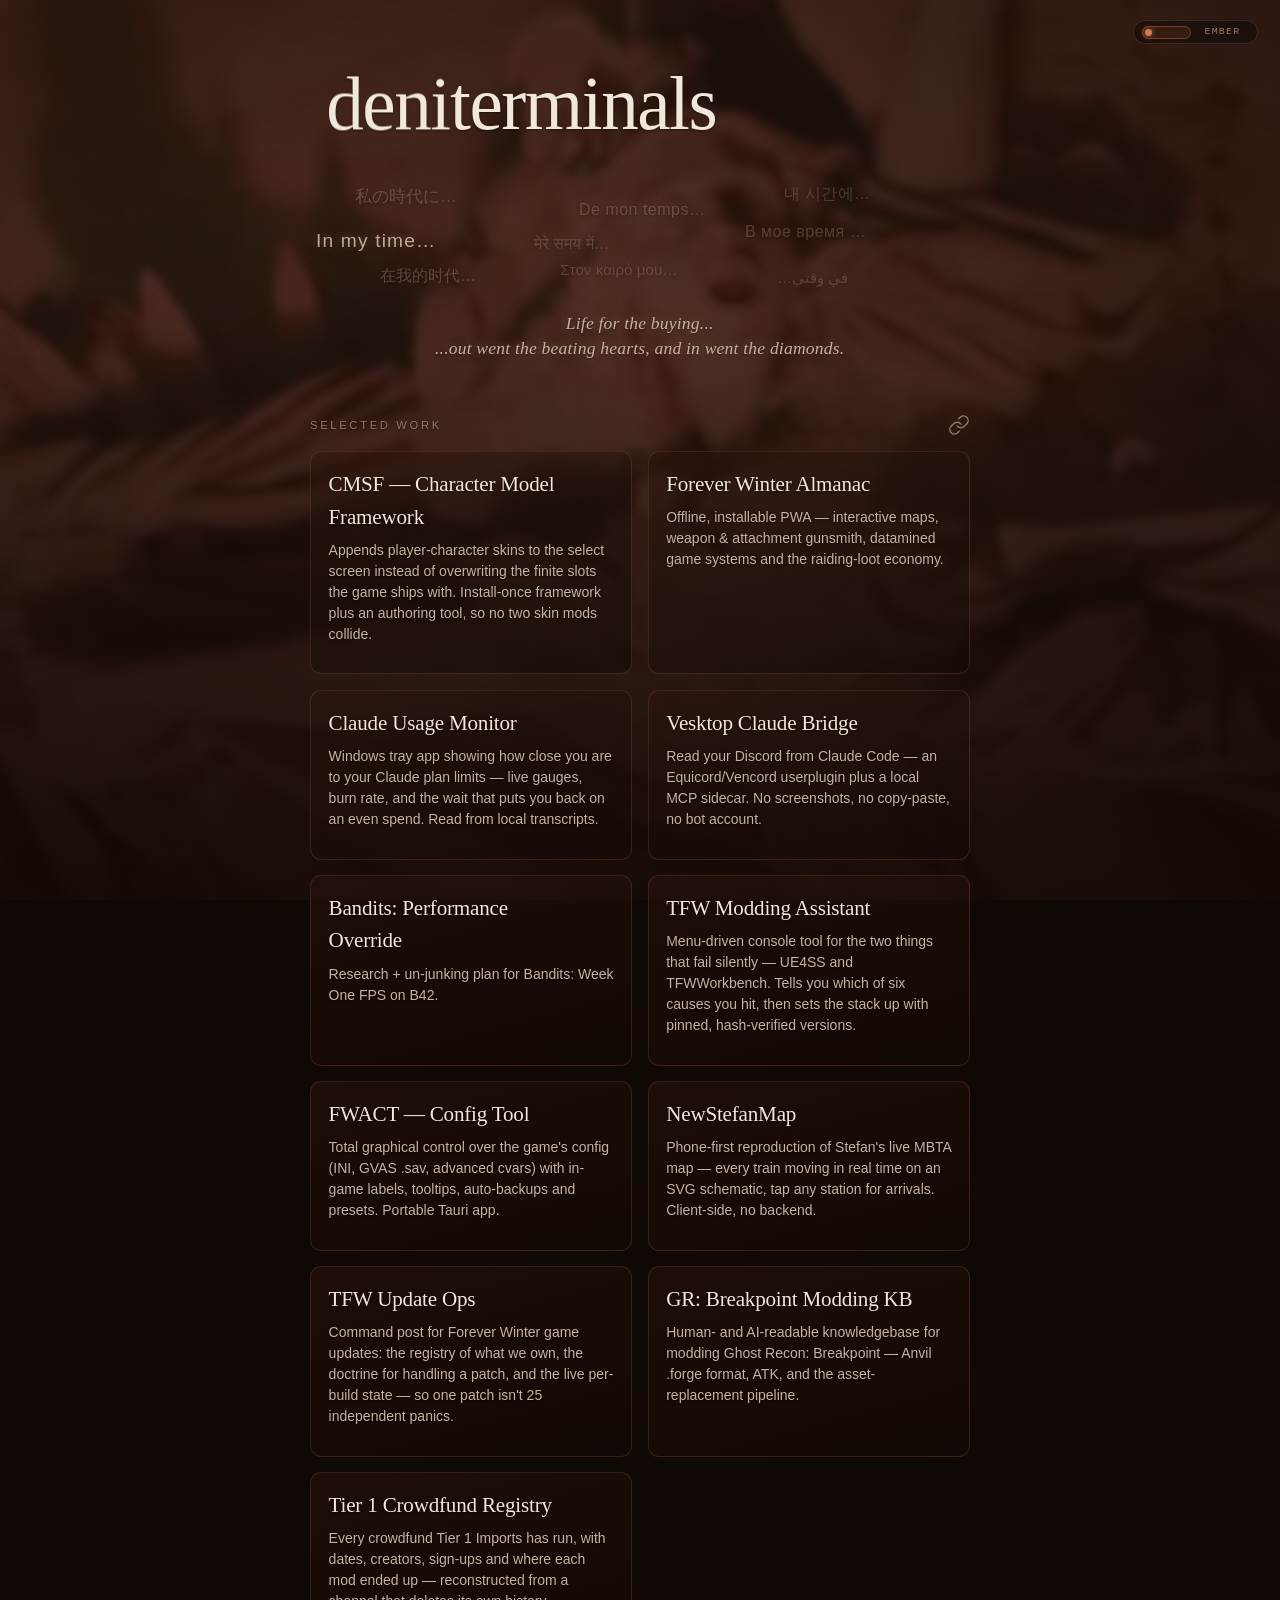
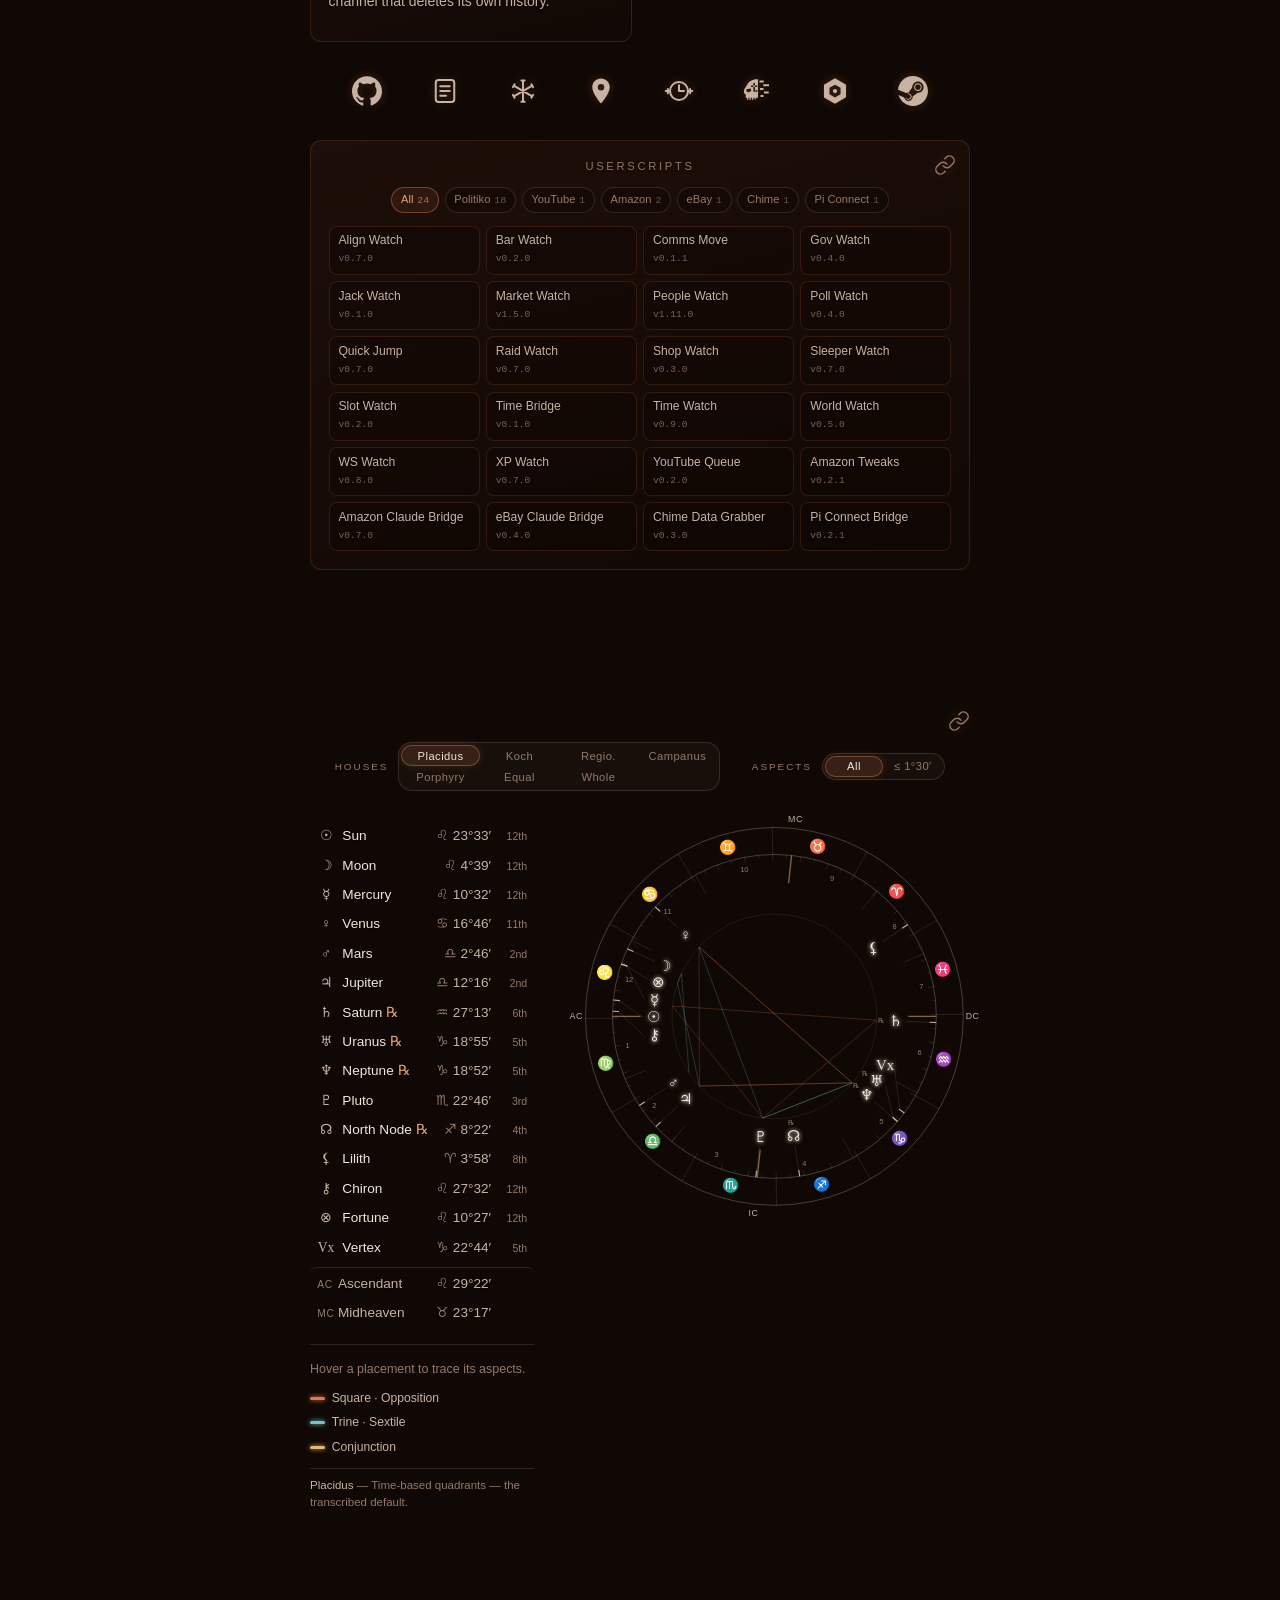
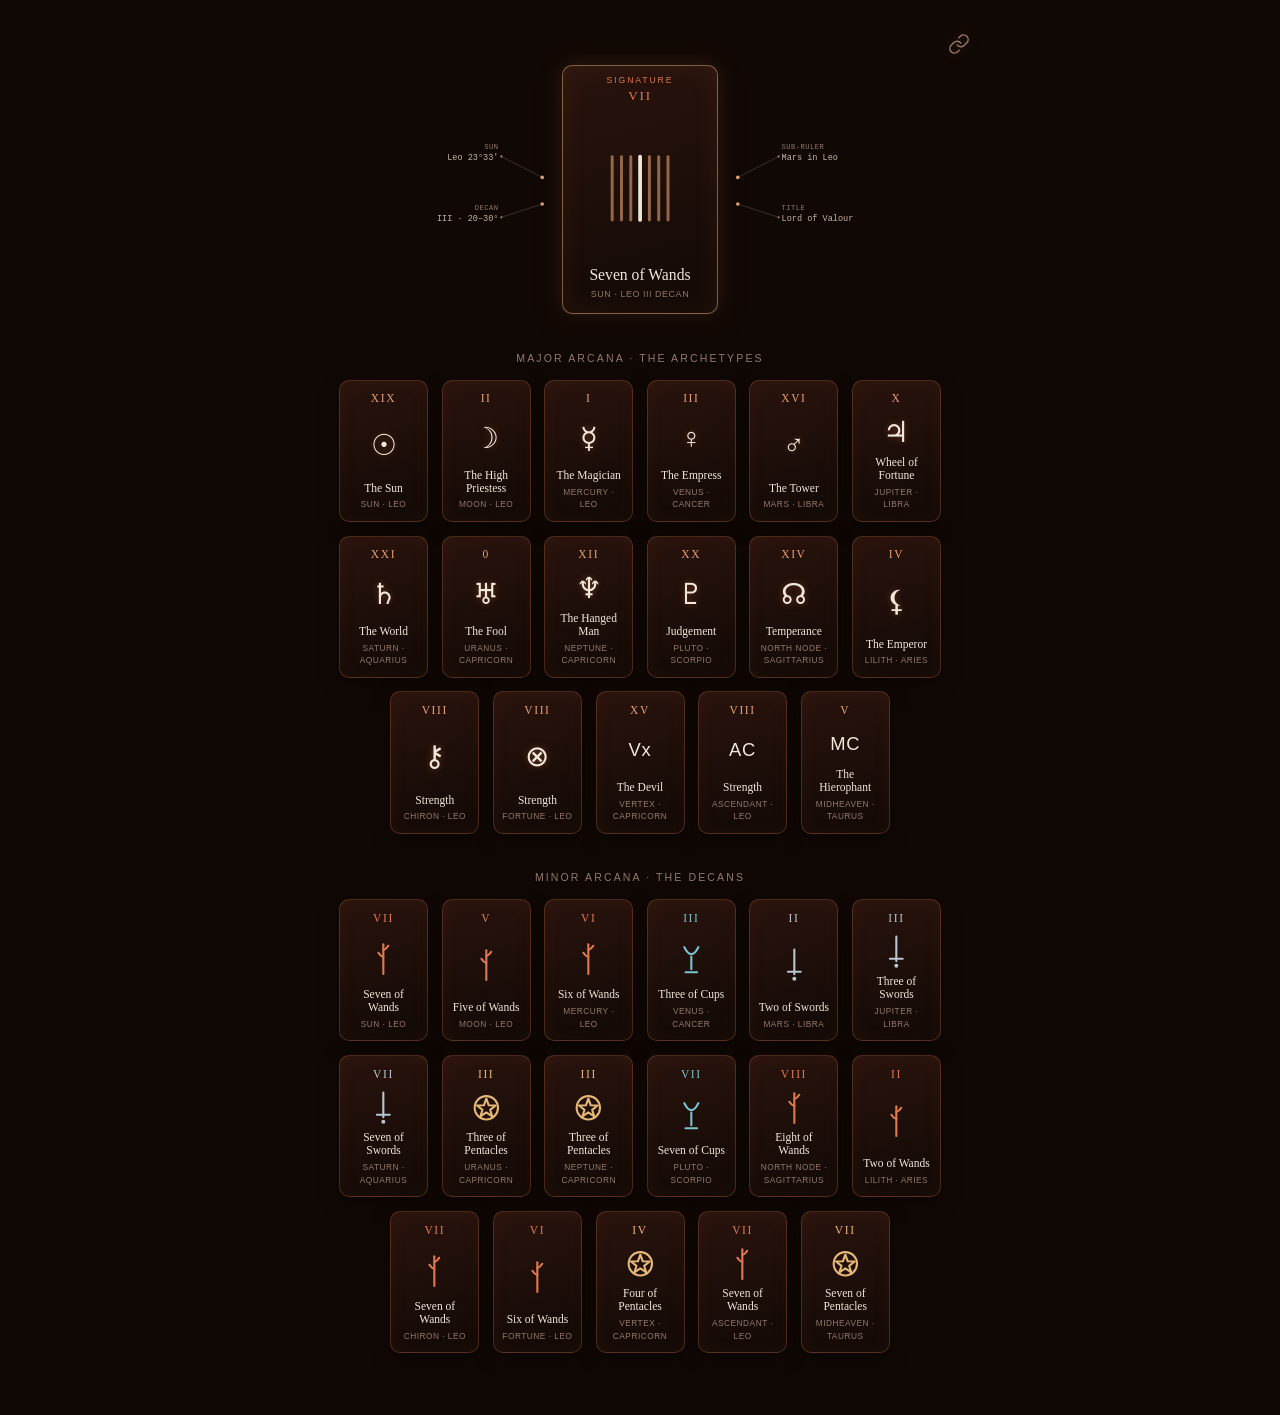
==== commit 342f5547: "Take the permalink handle back off the link shelf Every glyph on the shelf's rail is already a link " ====
--- a/index.html
+++ b/index.html
@@ -12,7 +12,7 @@
   <meta property="og:url" content="https://dataterminals.github.io/">
 
   <link rel="icon" href="data:image/svg+xml,%3Csvg xmlns='http://www.w3.org/2000/svg' viewBox='0 0 32 32'%3E%3Ccircle cx='16' cy='16' r='7' fill='%23d8794c'/%3E%3C/svg%3E">
-  <link rel="stylesheet" href="styles.css?v=85ddd5b2">
+  <link rel="stylesheet" href="styles.css?v=14b78fd9">
 
   <!-- Mount the saved theme before the first paint, so a visitor who chose one
        last time doesn't watch the default palette flash past. Deliberately
@@ -83,49 +83,44 @@
       <div class="elsewhere">
         <!-- Floating external-link shelf. Icons drift + glow-flicker (desynced per
              icon via nth-child); shelf.js swaps the native tooltip for a
-             cursor-anchored leader-line readout (see the tarot signature diagram).
-             The .shelf-bar wrapper exists to give the permalink handle something
-             to hang off — the rail itself has no label and no padding band. -->
-        <div class="shelf-bar" id="shelf">
-          <nav class="shelf" aria-label="Elsewhere">
-            <a class="shelf__link" href="https://github.com/dataterminals" target="_blank" rel="noopener"
-               aria-label="GitHub (opens github.com/dataterminals)" data-name="GitHub" data-url="github.com/dataterminals">
-              <svg class="shelf__icon shelf__icon--fill" viewBox="0 0 24 24" aria-hidden="true"><path d="M12 .297c-6.63 0-12 5.373-12 12 0 5.303 3.438 9.8 8.205 11.385.6.113.82-.258.82-.577 0-.285-.01-1.04-.015-2.04-3.338.724-4.042-1.61-4.042-1.61C4.422 18.07 3.633 17.7 3.633 17.7c-1.087-.744.084-.729.084-.729 1.205.084 1.838 1.236 1.838 1.236 1.07 1.835 2.809 1.305 3.495.998.108-.776.417-1.305.76-1.605-2.665-.3-5.466-1.332-5.466-5.93 0-1.31.465-2.38 1.235-3.22-.135-.303-.54-1.523.105-3.176 0 0 1.005-.322 3.3 1.23.96-.267 1.98-.399 3-.405 1.02.006 2.04.138 3 .405 2.28-1.552 3.285-1.23 3.285-1.23.645 1.653.24 2.873.12 3.176.765.84 1.23 1.91 1.23 3.22 0 4.61-2.805 5.625-5.475 5.92.42.36.81 1.096.81 2.22 0 1.606-.015 2.896-.015 3.286 0 .315.21.69.825.57C20.565 22.092 24 17.592 24 12.297c0-6.627-5.373-12-12-12"/></svg>
-            </a>
-            <a class="shelf__link" href="https://dataterminals.github.io/blog/" target="_blank" rel="noopener"
-               aria-label="Blog (opens dataterminals.github.io/blog)" data-name="Blog" data-url="dataterminals.github.io/blog">
-              <svg class="shelf__icon shelf__icon--stroke" viewBox="0 0 24 24" aria-hidden="true"><rect x="4.6" y="3.2" width="14.8" height="17.6" rx="2.2"/><path d="M8.2 8.2H15.8M8.2 12H15.8M8.2 15.8H12.8"/></svg>
-            </a>
-            <a class="shelf__link" href="https://dataterminals.github.io/forever-winter-almanac/" target="_blank" rel="noopener"
-               aria-label="Forever Winter Almanac (opens dataterminals.github.io/forever-winter-almanac)" data-name="Forever Winter Almanac" data-url="dataterminals.github.io/forever-winter-almanac">
-              <svg class="shelf__icon shelf__icon--stroke" viewBox="0 0 24 24" aria-hidden="true"><path d="M12 3.5V20.5 M4.64 7.75L19.36 16.25 M19.36 7.75L4.64 16.25 M10.7 3.5H13.3 M10.7 20.5H13.3 M18.71 17.38L20.01 15.12 M3.99 8.88L5.29 6.62 M18.71 6.62L20.01 8.88 M3.99 15.12L5.29 17.38"/></svg>
-            </a>
-            <a class="shelf__link" href="https://dataterminals.github.io/NewStefanMap/" target="_blank" rel="noopener"
-               aria-label="NewStefanMap (opens dataterminals.github.io/NewStefanMap)" data-name="NewStefanMap" data-url="dataterminals.github.io/NewStefanMap">
-              <svg class="shelf__icon shelf__icon--fill" viewBox="0 0 24 24" aria-hidden="true"><path fill-rule="evenodd" d="M12 2C8.13 2 5 5.13 5 9c0 5.25 7 13 7 13s7-7.75 7-13c0-3.87-3.13-7-7-7Zm2.6 7a2.6 2.6 0 1 0-5.2 0 2.6 2.6 0 0 0 5.2 0Z"/></svg>
-            </a>
-            <a class="shelf__link" href="https://dataterminals.github.io/PolitikoTimeWire/" target="_blank" rel="noopener"
-               aria-label="Politiko Time Wire (opens dataterminals.github.io/PolitikoTimeWire)" data-name="Politiko Time Wire" data-url="dataterminals.github.io/PolitikoTimeWire">
-              <svg class="shelf__icon shelf__icon--stroke" viewBox="0 0 24 24" aria-hidden="true"><path d="M1.4 12H4.8 M19.2 12H22.6 M3.1 10.3V13.7 M20.9 10.3V13.7 M12 7.4V12H16"/><circle cx="12" cy="12" r="7.2"/></svg>
-            </a>
-            <a class="shelf__link" href="https://dataterminals.github.io/t1-crowdfunds/" target="_blank" rel="noopener"
-               aria-label="Tier 1 Crowdfund Registry (opens dataterminals.github.io/t1-crowdfunds)" data-name="T1 Crowdfund Registry" data-url="dataterminals.github.io/t1-crowdfunds">
-              <!-- The Tier 1 Imports skull mark, redrawn as a single-colour glyph for this
-                   shelf. The T1 sigil is knocked out of the fill rather than drawn on top,
-                   so it survives being one colour at 24px. Source art: t1-crowdfunds/assets/t1-skull.png -->
-              <svg class="shelf__icon shelf__icon--fill" viewBox="0 0 24 24" aria-hidden="true"><path fill-rule="evenodd" d="M13.6 2.8C9.2 2 5.4 4.2 3.9 7.4 3.1 9 1.6 10.3 1.5 12.1c-.1 1.3.6 2.2 1.5 2.7v2.6h1v1.5h1v-1.5h1v1.7h1v-1.7h1v1.6h1v-1.6h1v1.3h1v-1.3h1.8V2.8ZM3.6 10.6 7 9.9l.4 2-2.5 1.2-1.5-1.1ZM9.1 5.6h1.3v7H9.1ZM7.2 7.6h5.1v1.2H7.2ZM10.4 12l1.6-1 .6 1-1.6 1Z"/><path d="M14 3.6h3.4v1.5H14ZM17 6.6h4.6v1.5H17ZM14.4 9.6h2.8v1.5h-2.8ZM17.6 12.4h3.8v1.5h-3.8ZM14.8 15.2h2.4v1.5h-2.4Z"/></svg>
-            </a>
-            <a class="shelf__link" href="https://next.nexusmods.com/profile/dataterminals" target="_blank" rel="noopener"
-               aria-label="Nexus Mods (opens next.nexusmods.com/profile/dataterminals)" data-name="Nexus Mods" data-url="next.nexusmods.com/profile/dataterminals">
-              <svg class="shelf__icon shelf__icon--fill" viewBox="0 0 24 24" aria-hidden="true"><path fill-rule="evenodd" d="M12 1.8l8.83 5.1v10.2L12 22.2l-8.83-5.1V6.9L12 1.8Zm0 5.1L7.58 9.45v5.1L12 17.1l4.42-2.55v-5.1L12 6.9Z"/><circle cx="12" cy="12" r="1.7"/></svg>
-            </a>
-            <a class="shelf__link" href="https://steamcommunity.com/id/BDENIM" target="_blank" rel="noopener"
-               aria-label="Steam (opens steamcommunity.com/id/BDENIM)" data-name="Steam" data-url="steamcommunity.com/id/BDENIM">
-              <svg class="shelf__icon shelf__icon--fill" viewBox="0 0 24 24" aria-hidden="true"><path d="M11.979 0C5.678 0 .511 4.86.022 11.037l6.432 2.658c.545-.371 1.203-.59 1.912-.59.063 0 .125.004.188.006l2.861-4.142V8.91c0-2.495 2.028-4.524 4.524-4.524 2.494 0 4.524 2.031 4.524 4.527s-2.03 4.525-4.524 4.525h-.105l-4.076 2.911c0 .052.004.105.004.159 0 1.875-1.515 3.396-3.39 3.396-1.635 0-3.016-1.173-3.331-2.727L.436 15.27C1.862 20.307 6.486 24 11.979 24c6.627 0 11.999-5.373 11.999-12S18.605 0 11.979 0zM7.54 18.21l-1.473-.61c.262.543.714.999 1.314 1.25 1.297.539 2.793-.076 3.332-1.375.263-.63.264-1.319.005-1.949s-.75-1.121-1.377-1.383c-.624-.26-1.29-.249-1.878-.03l1.523.63c.956.4 1.409 1.5 1.009 2.455-.397.957-1.497 1.41-2.454 1.012zm11.415-9.303c0-1.662-1.353-3.015-3.015-3.015-1.665 0-3.015 1.353-3.015 3.015 0 1.665 1.35 3.015 3.015 3.015 1.663 0 3.015-1.35 3.015-3.015zm-5.273-.005c0-1.252 1.013-2.266 2.265-2.266 1.249 0 2.266 1.014 2.266 2.266 0 1.251-1.017 2.265-2.266 2.265-1.253 0-2.265-1.014-2.265-2.265z"/></svg>
-            </a>
-          </nav>
-          <a class="permalink permalink--shelf" href="#shelf" data-name="Elsewhere" aria-label="Copy a link to Elsewhere"><svg viewBox="0 0 24 24" aria-hidden="true"><path d="M10 13a5 5 0 0 0 7.54.54l3-3a5 5 0 0 0-7.07-7.07l-1.72 1.71"/><path d="M14 11a5 5 0 0 0-7.54-.54l-3 3a5 5 0 0 0 7.07 7.07l1.71-1.71"/></svg></a>
-        </div>
+             cursor-anchored leader-line readout (see the tarot signature diagram). -->
+        <nav class="shelf" id="shelf" aria-label="Elsewhere">
+          <a class="shelf__link" href="https://github.com/dataterminals" target="_blank" rel="noopener"
+             aria-label="GitHub (opens github.com/dataterminals)" data-name="GitHub" data-url="github.com/dataterminals">
+            <svg class="shelf__icon shelf__icon--fill" viewBox="0 0 24 24" aria-hidden="true"><path d="M12 .297c-6.63 0-12 5.373-12 12 0 5.303 3.438 9.8 8.205 11.385.6.113.82-.258.82-.577 0-.285-.01-1.04-.015-2.04-3.338.724-4.042-1.61-4.042-1.61C4.422 18.07 3.633 17.7 3.633 17.7c-1.087-.744.084-.729.084-.729 1.205.084 1.838 1.236 1.838 1.236 1.07 1.835 2.809 1.305 3.495.998.108-.776.417-1.305.76-1.605-2.665-.3-5.466-1.332-5.466-5.93 0-1.31.465-2.38 1.235-3.22-.135-.303-.54-1.523.105-3.176 0 0 1.005-.322 3.3 1.23.96-.267 1.98-.399 3-.405 1.02.006 2.04.138 3 .405 2.28-1.552 3.285-1.23 3.285-1.23.645 1.653.24 2.873.12 3.176.765.84 1.23 1.91 1.23 3.22 0 4.61-2.805 5.625-5.475 5.92.42.36.81 1.096.81 2.22 0 1.606-.015 2.896-.015 3.286 0 .315.21.69.825.57C20.565 22.092 24 17.592 24 12.297c0-6.627-5.373-12-12-12"/></svg>
+          </a>
+          <a class="shelf__link" href="https://dataterminals.github.io/blog/" target="_blank" rel="noopener"
+             aria-label="Blog (opens dataterminals.github.io/blog)" data-name="Blog" data-url="dataterminals.github.io/blog">
+            <svg class="shelf__icon shelf__icon--stroke" viewBox="0 0 24 24" aria-hidden="true"><rect x="4.6" y="3.2" width="14.8" height="17.6" rx="2.2"/><path d="M8.2 8.2H15.8M8.2 12H15.8M8.2 15.8H12.8"/></svg>
+          </a>
+          <a class="shelf__link" href="https://dataterminals.github.io/forever-winter-almanac/" target="_blank" rel="noopener"
+             aria-label="Forever Winter Almanac (opens dataterminals.github.io/forever-winter-almanac)" data-name="Forever Winter Almanac" data-url="dataterminals.github.io/forever-winter-almanac">
+            <svg class="shelf__icon shelf__icon--stroke" viewBox="0 0 24 24" aria-hidden="true"><path d="M12 3.5V20.5 M4.64 7.75L19.36 16.25 M19.36 7.75L4.64 16.25 M10.7 3.5H13.3 M10.7 20.5H13.3 M18.71 17.38L20.01 15.12 M3.99 8.88L5.29 6.62 M18.71 6.62L20.01 8.88 M3.99 15.12L5.29 17.38"/></svg>
+          </a>
+          <a class="shelf__link" href="https://dataterminals.github.io/NewStefanMap/" target="_blank" rel="noopener"
+             aria-label="NewStefanMap (opens dataterminals.github.io/NewStefanMap)" data-name="NewStefanMap" data-url="dataterminals.github.io/NewStefanMap">
+            <svg class="shelf__icon shelf__icon--fill" viewBox="0 0 24 24" aria-hidden="true"><path fill-rule="evenodd" d="M12 2C8.13 2 5 5.13 5 9c0 5.25 7 13 7 13s7-7.75 7-13c0-3.87-3.13-7-7-7Zm2.6 7a2.6 2.6 0 1 0-5.2 0 2.6 2.6 0 0 0 5.2 0Z"/></svg>
+          </a>
+          <a class="shelf__link" href="https://dataterminals.github.io/PolitikoTimeWire/" target="_blank" rel="noopener"
+             aria-label="Politiko Time Wire (opens dataterminals.github.io/PolitikoTimeWire)" data-name="Politiko Time Wire" data-url="dataterminals.github.io/PolitikoTimeWire">
+            <svg class="shelf__icon shelf__icon--stroke" viewBox="0 0 24 24" aria-hidden="true"><path d="M1.4 12H4.8 M19.2 12H22.6 M3.1 10.3V13.7 M20.9 10.3V13.7 M12 7.4V12H16"/><circle cx="12" cy="12" r="7.2"/></svg>
+          </a>
+          <a class="shelf__link" href="https://dataterminals.github.io/t1-crowdfunds/" target="_blank" rel="noopener"
+             aria-label="Tier 1 Crowdfund Registry (opens dataterminals.github.io/t1-crowdfunds)" data-name="T1 Crowdfund Registry" data-url="dataterminals.github.io/t1-crowdfunds">
+            <!-- The Tier 1 Imports skull mark, redrawn as a single-colour glyph for this
+                 shelf. The T1 sigil is knocked out of the fill rather than drawn on top,
+                 so it survives being one colour at 24px. Source art: t1-crowdfunds/assets/t1-skull.png -->
+            <svg class="shelf__icon shelf__icon--fill" viewBox="0 0 24 24" aria-hidden="true"><path fill-rule="evenodd" d="M13.6 2.8C9.2 2 5.4 4.2 3.9 7.4 3.1 9 1.6 10.3 1.5 12.1c-.1 1.3.6 2.2 1.5 2.7v2.6h1v1.5h1v-1.5h1v1.7h1v-1.7h1v1.6h1v-1.6h1v1.3h1v-1.3h1.8V2.8ZM3.6 10.6 7 9.9l.4 2-2.5 1.2-1.5-1.1ZM9.1 5.6h1.3v7H9.1ZM7.2 7.6h5.1v1.2H7.2ZM10.4 12l1.6-1 .6 1-1.6 1Z"/><path d="M14 3.6h3.4v1.5H14ZM17 6.6h4.6v1.5H17ZM14.4 9.6h2.8v1.5h-2.8ZM17.6 12.4h3.8v1.5h-3.8ZM14.8 15.2h2.4v1.5h-2.4Z"/></svg>
+          </a>
+          <a class="shelf__link" href="https://next.nexusmods.com/profile/dataterminals" target="_blank" rel="noopener"
+             aria-label="Nexus Mods (opens next.nexusmods.com/profile/dataterminals)" data-name="Nexus Mods" data-url="next.nexusmods.com/profile/dataterminals">
+            <svg class="shelf__icon shelf__icon--fill" viewBox="0 0 24 24" aria-hidden="true"><path fill-rule="evenodd" d="M12 1.8l8.83 5.1v10.2L12 22.2l-8.83-5.1V6.9L12 1.8Zm0 5.1L7.58 9.45v5.1L12 17.1l4.42-2.55v-5.1L12 6.9Z"/><circle cx="12" cy="12" r="1.7"/></svg>
+          </a>
+          <a class="shelf__link" href="https://steamcommunity.com/id/BDENIM" target="_blank" rel="noopener"
+             aria-label="Steam (opens steamcommunity.com/id/BDENIM)" data-name="Steam" data-url="steamcommunity.com/id/BDENIM">
+            <svg class="shelf__icon shelf__icon--fill" viewBox="0 0 24 24" aria-hidden="true"><path d="M11.979 0C5.678 0 .511 4.86.022 11.037l6.432 2.658c.545-.371 1.203-.59 1.912-.59.063 0 .125.004.188.006l2.861-4.142V8.91c0-2.495 2.028-4.524 4.524-4.524 2.494 0 4.524 2.031 4.524 4.527s-2.03 4.525-4.524 4.525h-.105l-4.076 2.911c0 .052.004.105.004.159 0 1.875-1.515 3.396-3.39 3.396-1.635 0-3.016-1.173-3.331-2.727L.436 15.27C1.862 20.307 6.486 24 11.979 24c6.627 0 11.999-5.373 11.999-12S18.605 0 11.979 0zM7.54 18.21l-1.473-.61c.262.543.714.999 1.314 1.25 1.297.539 2.793-.076 3.332-1.375.263-.63.264-1.319.005-1.949s-.75-1.121-1.377-1.383c-.624-.26-1.29-.249-1.878-.03l1.523.63c.956.4 1.409 1.5 1.009 2.455-.397.957-1.497 1.41-2.454 1.012zm11.415-9.303c0-1.662-1.353-3.015-3.015-3.015-1.665 0-3.015 1.353-3.015 3.015 0 1.665 1.35 3.015 3.015 3.015 1.663 0 3.015-1.35 3.015-3.015zm-5.273-.005c0-1.252 1.013-2.266 2.265-2.266 1.249 0 2.266 1.014 2.266 2.266 0 1.251-1.017 2.265-2.266 2.265-1.253 0-2.265-1.014-2.265-2.265z"/></svg>
+          </a>
+        </nav>
 
         <!-- Userscript rack. Rendered from userscripts.json by userscripts.js,
              which keeps the section hidden until real data lands (as the Discord
@@ -175,7 +170,7 @@
   <!-- tip.js owns the shared hover readout; the modules below bind to it. -->
   <script src="tip.js?v=4ee27096"></script>
   <script src="shelf.js?v=c02bdc49"></script>
-  <script src="permalinks.js?v=3fa09499"></script>
+  <script src="permalinks.js?v=d3fe2bd3"></script>
   <script src="userscripts.js?v=a82e2878"></script>
 </body>
 </html>
--- a/styles.css
+++ b/styles.css
@@ -1426,10 +1426,12 @@
 }
 
 /* ================= Permalink handles ================= */
-/* One per feature — the work grid, the shelf, the userscript rack, the natal
-   chart, the tarot spread — so a single feature can be handed to someone as a
-   url instead of "scroll down a bit". permalinks.js turns a click into a copy;
-   the markup stays a plain in-page link, so it still works with the script gone.
+/* One per feature — the work grid, the userscript rack, the natal chart, the
+   tarot spread — so a single feature can be handed to someone as a url instead
+   of "scroll down a bit". permalinks.js turns a click into a copy; the markup
+   stays a plain in-page link, so it still works with the script gone. The link
+   shelf has no handle: every icon on it is already a link out, and a ninth
+   glyph among them would read as a destination rather than a control.
 
    Faint until hovered, and drifting + glow-flickering on the shelf's keyframes
    above so the page keeps one glow language. The --p* timings per instance keep
@@ -1484,22 +1486,9 @@
   right: clamp(0.6rem, 2.4vw, 0.8rem);
 }
 
-/* The shelf has neither a label to hang a handle off nor a corner to put one
-   in, so its handle sits centred under the rail. Not at the right-hand end of
-   the rail: the column caps at --maxw while the icon gaps keep growing, so the
-   slack left over there is always narrower than the gap between two icons, and
-   a handle parked in it reads as a ninth destination rather than a control. */
-.shelf-bar {
-  width: 100%;
-  display: flex;
-  flex-direction: column;
-  align-items: center;
-  gap: 0.6rem;
-}
-
 /* Landing on a hash shouldn't put the section flush against the viewport top. */
 .links,
-.shelf-bar,
+.shelf,
 .uscripts,
 .chart,
 .tarot { scroll-margin-top: clamp(0.75rem, 3vh, 1.75rem); }
@@ -1507,7 +1496,6 @@
 /* Per-instance desync — see the note above. */
 .links__eyebrow .permalink { --pf: 9.2s;  --pk: 7.4s; --pd1: -1.6s; --pd2: -5.3s; }
 #current .permalink        { --pf: 10.8s; --pk: 8.1s; --pd1: -5.4s; --pd2: -1.7s; }
-.permalink--shelf          { --pf: 11.4s; --pk: 9.3s; --pd1: -6.8s; --pd2: -0.9s; }
 .uscripts > .permalink     { --pf: 10s;   --pk: 6.8s; --pd1: -4.1s; --pd2: -7.6s; }
 .chart > .permalink        { --pf: 10.5s; --pk: 8.6s; --pd1: -3.7s; --pd2: -2.4s; }
 .tarot > .permalink        { --pf: 12.2s; --pk: 7.9s; --pd1: -8.4s; --pd2: -3.2s; }
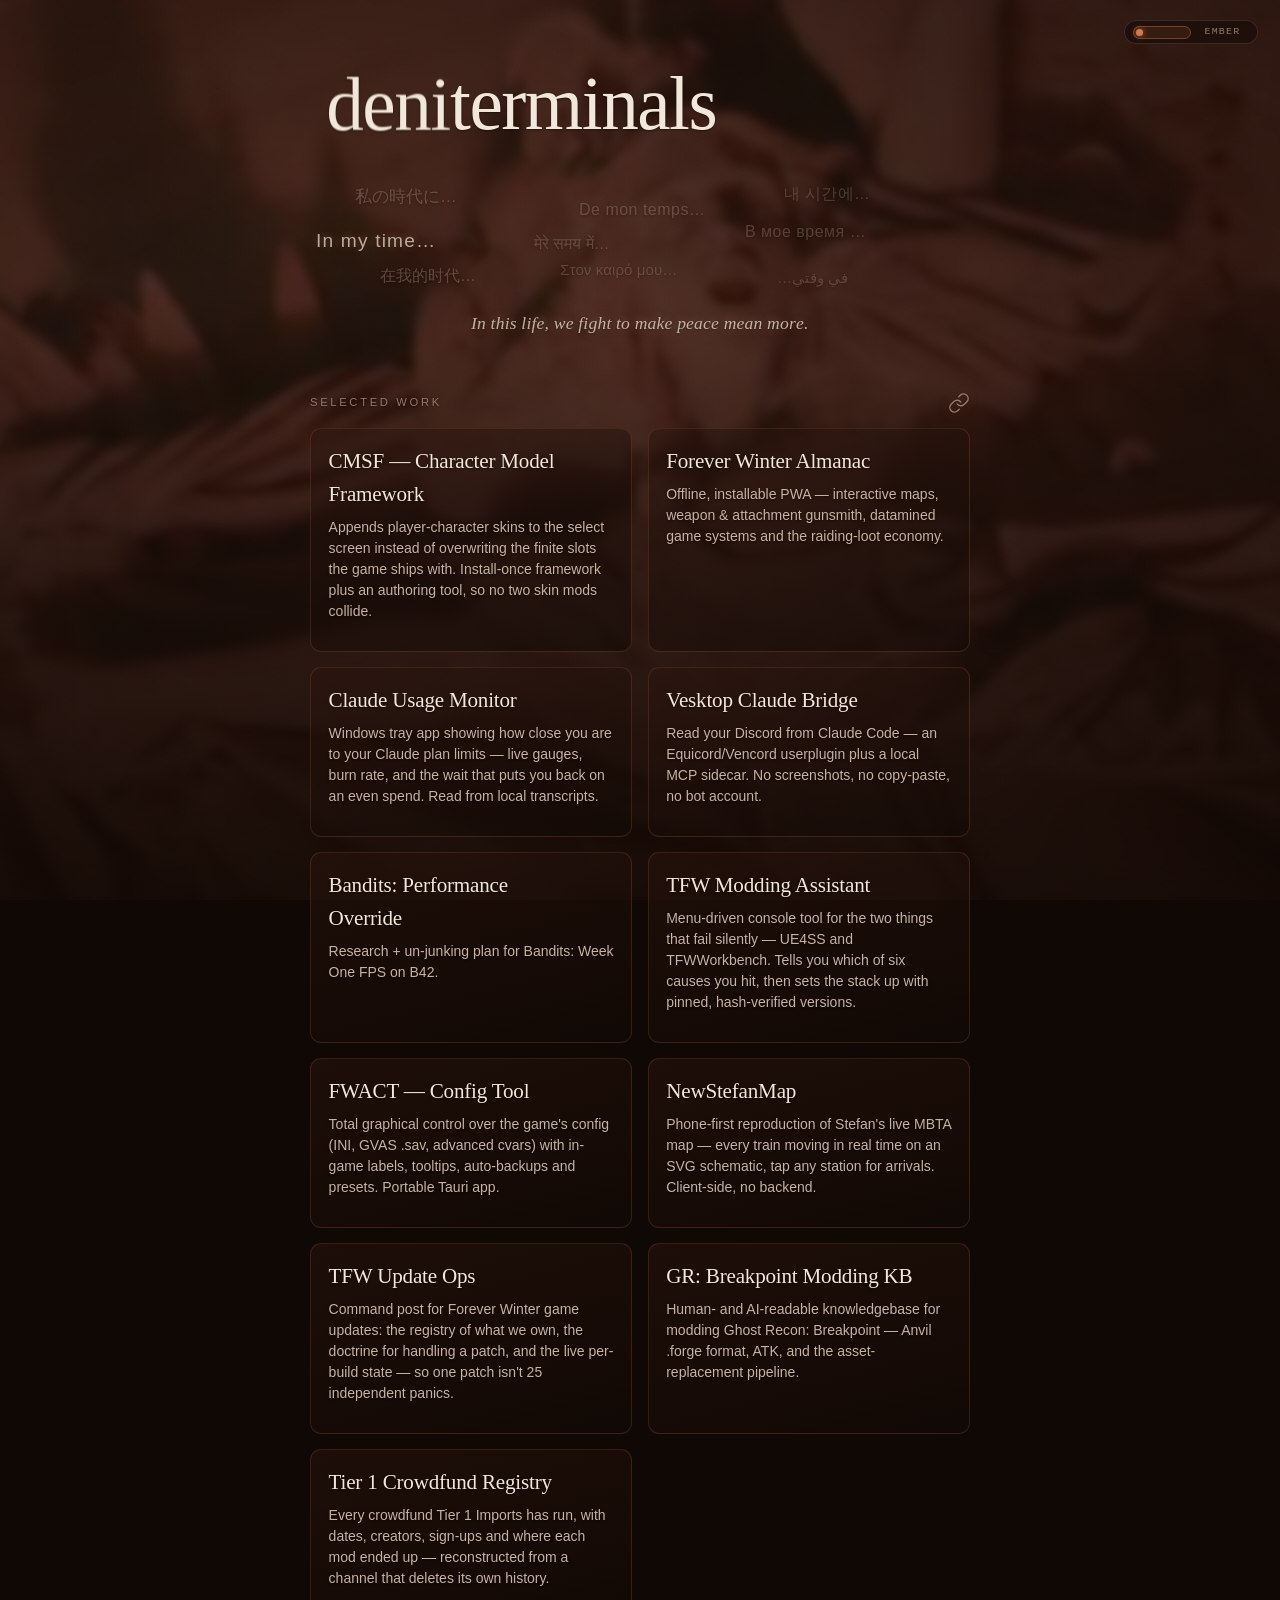
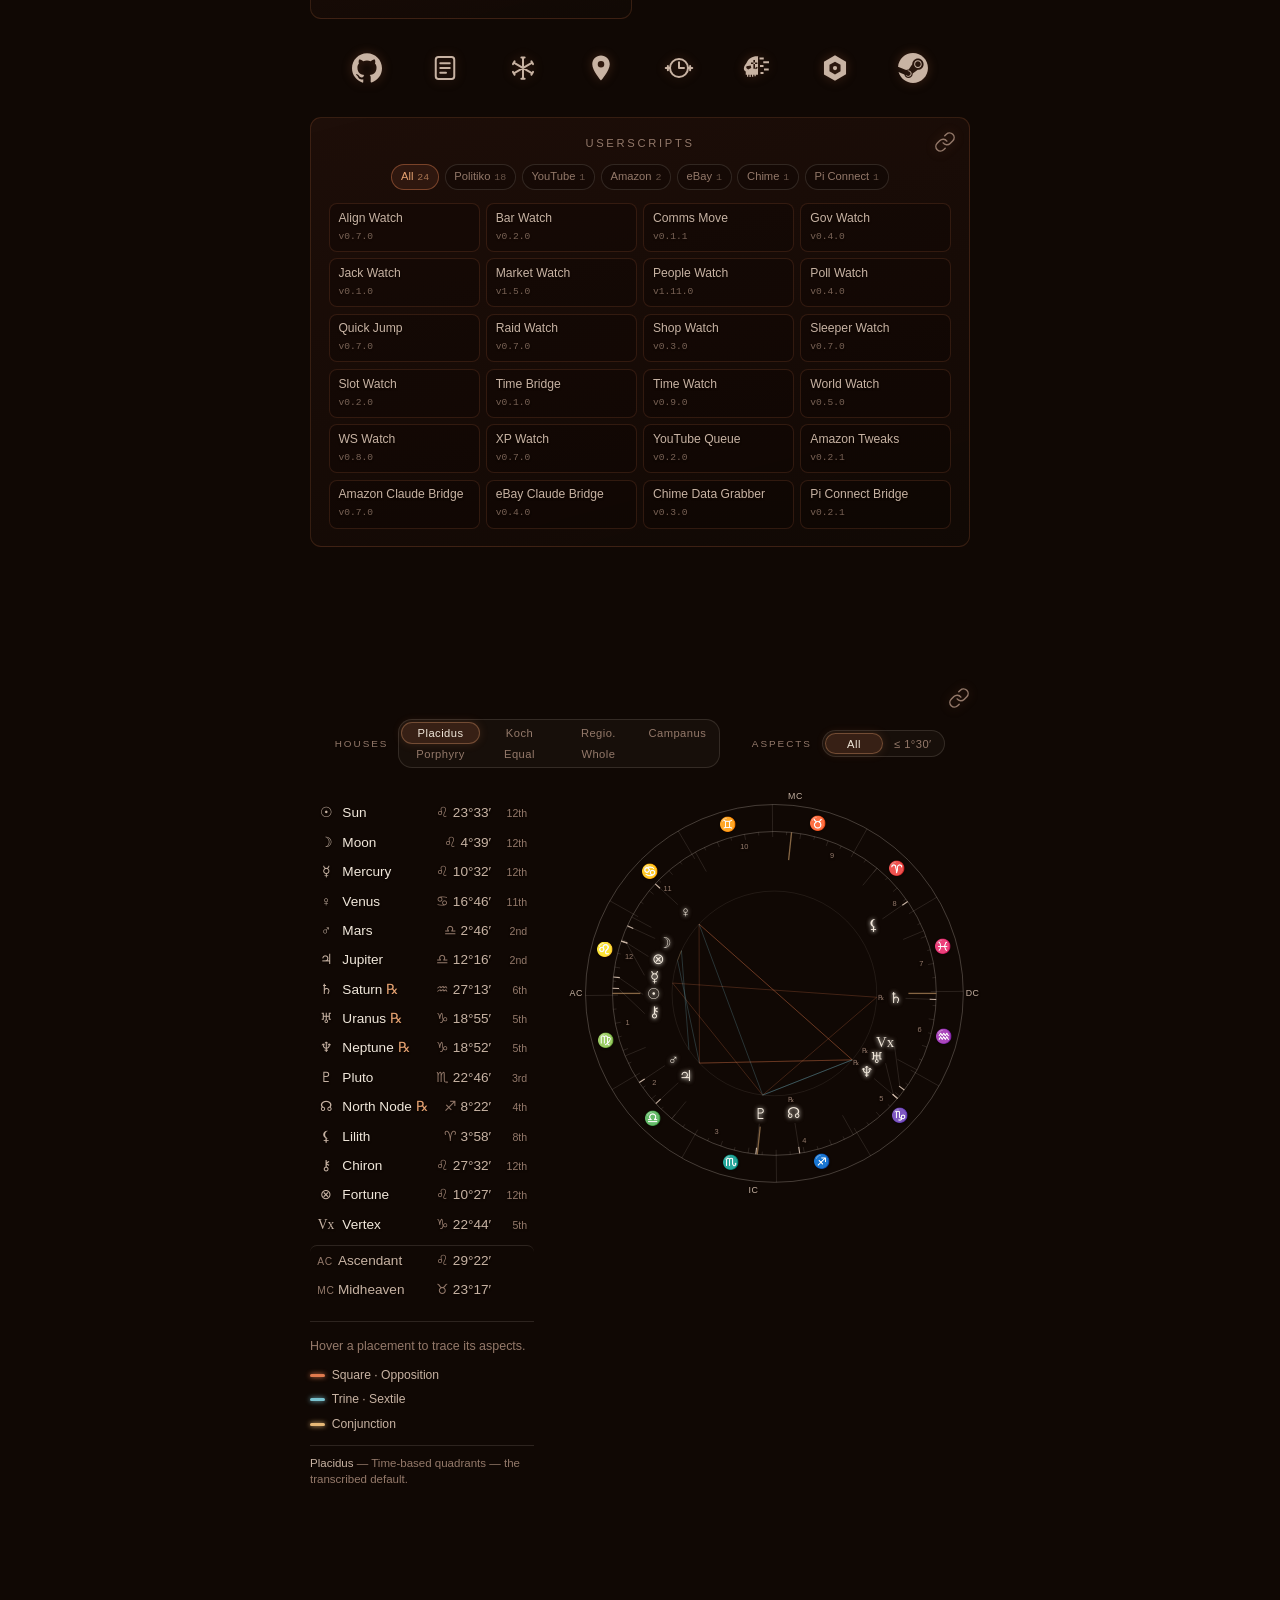
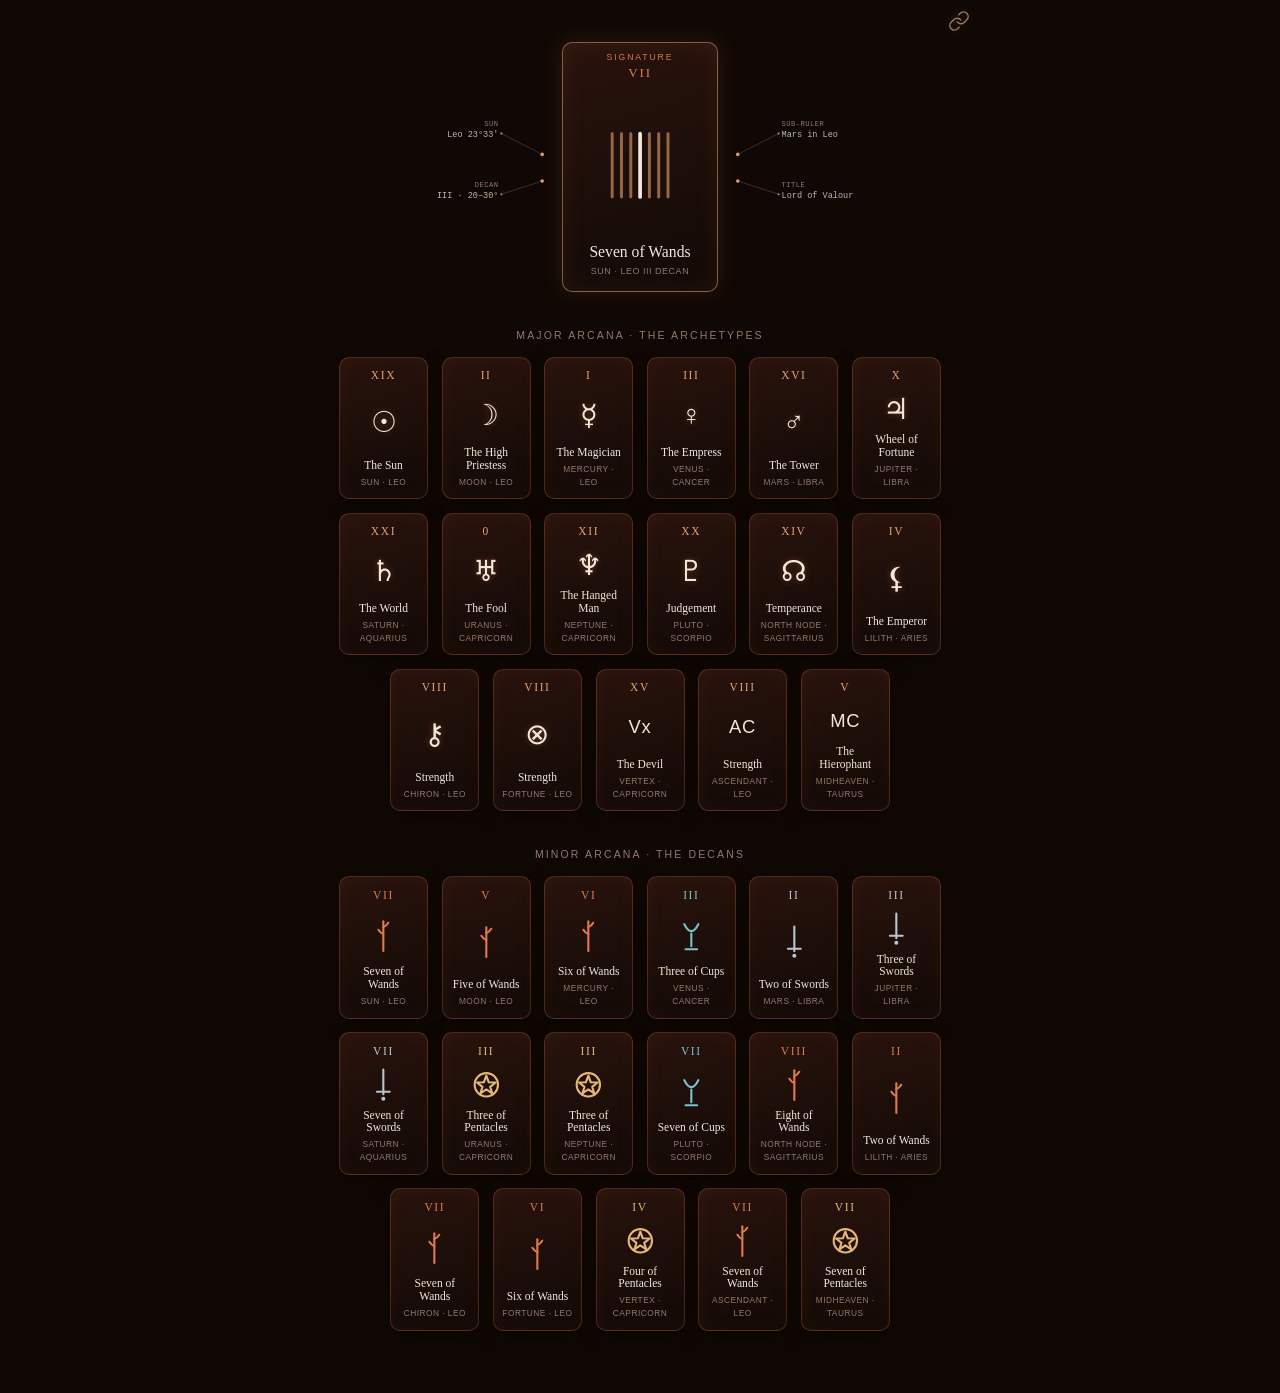
==== commit 18e71772: "Add a sixth background theme, pinned to a pole in an empty train car `transit` is phone footage from" ====
--- a/index.html
+++ b/index.html
@@ -12,7 +12,7 @@
   <meta property="og:url" content="https://dataterminals.github.io/">
 
   <link rel="icon" href="data:image/svg+xml,%3Csvg xmlns='http://www.w3.org/2000/svg' viewBox='0 0 32 32'%3E%3Ccircle cx='16' cy='16' r='7' fill='%23d8794c'/%3E%3C/svg%3E">
-  <link rel="stylesheet" href="styles.css?v=14b78fd9">
+  <link rel="stylesheet" href="styles.css?v=abbbcc19">
 
   <!-- Mount the saved theme before the first paint, so a visitor who chose one
        last time doesn't watch the default palette flash past. Deliberately
@@ -21,7 +21,7 @@
   <script>
     try {
       var t = localStorage.getItem('dt:theme');
-      if (t === 'ember' || t === 'night' || t === 'morning' || t === 'flare' || t === 'stone') document.documentElement.dataset.theme = t;
+      if (t === 'ember' || t === 'night' || t === 'morning' || t === 'flare' || t === 'stone' || t === 'transit') document.documentElement.dataset.theme = t;
     } catch (e) {}
   </script>
 </head>
@@ -166,7 +166,7 @@
   <script src="natal.js?v=2c11ca07"></script>
   <script src="tarot.js?v=4927f168"></script>
   <script src="discord.js?v=3ebd4ad2"></script>
-  <script src="theme.js?v=552f770f"></script>
+  <script src="theme.js?v=af9b255e"></script>
   <!-- tip.js owns the shared hover readout; the modules below bind to it. -->
   <script src="tip.js?v=4ee27096"></script>
   <script src="shelf.js?v=c02bdc49"></script>
--- a/styles.css
+++ b/styles.css
@@ -1,8 +1,8 @@
 /* dataterminals.github.io — warm, identity-forward landing page
    Palette pulled from the background loop. No external assets.
 
-   Five themes ship: `ember` (the oxblood/sepia default, below), `night`,
-   `morning`, `flare` and `stone`, further down. Everything that carries a theme's identity is a token here, and
+   Six themes ship: `ember` (the oxblood/sepia default, below), `night`,
+   `morning`, `flare`, `stone` and `transit`, further down. Everything that carries a theme's identity is a token here, and
    most are stated as a bare `r, g, b` triple so a rule can tint with it —
    `rgba(var(--accent-rgb), 0.4)` — instead of hard-coding the hue a hundred
    times over. A theme restates the tokens; no component rule knows it exists.
@@ -211,7 +211,7 @@
   --card-hot-foot-rgb: 25, 17, 19;
   --card-ring: #150f11;
 
-  /* Crowds, helmets and silhouettes: the busiest of the four clips, and the
+  /* Crowds, helmets and silhouettes: the busiest of the six clips, and the
      one where a figure would read through anything softer. */
   --bg-blur: 8px;
 
@@ -231,7 +231,7 @@
    Read off every statue close-up on the same tape as night and flare, strung
    together: pale marble, an oxblood relief, and mostly the green-grey of the
    arch's sculpture under sodium light. The ground is that stone; the accent is
-   verdigris, the one cool accent of the five, and old gilt on the gold. */
+   verdigris, the one cool accent of the six, and old gilt on the gold. */
 :root[data-theme="stone"] {
   --bg-0: #0a0c0a;
   --bg-1: #151915;
@@ -265,6 +265,56 @@
   --hard: #d47a6a;
   --soft: #7ec2b0;
   --conj: #d9c08a;
+}
+
+/* ---- Theme: transit ----
+   Read off a phone clip from inside an empty train car: a slate floor, steel
+   doors, a row of orange seats, and yellow grab poles — the nearest of them
+   held dead still in the middle of the frame while the car rocks around it.
+   The ground is the floor and the steel; the accent is the seats' orange, and
+   the poles light the gold. */
+:root[data-theme="transit"] {
+  --bg-0: #0a0b0d;
+  --bg-1: #14161a;
+  --bg-2: #23272c;
+  --bg-3: #1c1f23;
+
+  --ink-rgb: 236, 238, 240;
+  --ink-dim: #b3b8bd;
+  --ink-faint-rgb: 126, 133, 140;
+  --accent-rgb: 228, 120, 62;      /* the seats, lifted to read */
+  --accent-soft-rgb: 240, 162, 116;
+  --gold-rgb: 226, 190, 74;        /* the poles */
+  --gold-soft-rgb: 220, 188, 100;
+  --gold-lit: #f2dc9c;
+  --parch-rgb: 226, 230, 234;      /* the strip lights' white */
+  --shade-rgb: 3, 4, 5;
+
+  --ground-rgb: 10, 11, 13;
+  --well-rgb: 8, 9, 11;
+  --card-rgb: 38, 42, 47;
+  --card-foot-rgb: 15, 17, 20;
+  --card-lit-rgb: 48, 53, 59;
+  --card-lit-foot-rgb: 19, 21, 25;
+  --card-hot-rgb: 50, 55, 62;
+  --card-hot-foot-rgb: 21, 23, 27;
+  --card-ring: #101216;
+
+  /* The poles, grab bars and door edges are hard lines the height of the frame,
+     and the pinned pole stands right behind the text column: at 4px they still
+     read as objects. Same push as the street scenes. */
+  --bg-blur: 7px;
+
+  /* Graded to Y≈75, a shade under morning's 76, and the two sit level side by
+     side on the page — so this is morning's scrim, unchanged. */
+  --scrim-edge: 0.74;
+  --scrim-top: 0.56;
+  --scrim-mid: 0.46;
+  --scrim-foot: 0.88;
+
+  --hard: #de7448;
+  --soft: #7eb6c8;
+  --conj: #e2c264;
 }
 
 * { box-sizing: border-box; }
@@ -374,9 +424,10 @@
 .theme__track {
   position: relative;
   flex: none;
-  /* Five 7px seats at 9px steps from a 2px inset, and the same 2px inset past
-     the last one: 2 + 36 + 7 + 2, inside a 1px border. */
-  width: 49px;
+  /* Six 7px seats at 9px steps from a 2px inset, and the same 2px inset past
+     the last one: 2 + 45 + 7 + 2 = 56 inside, and the 1px border either side
+     makes 58 — box-sizing counts the border in the width. */
+  width: 58px;
   height: 13px;
   border-radius: 999px;
   border: 1px solid rgba(var(--accent-rgb), 0.4);
@@ -389,7 +440,7 @@
 }
 
 /* One seat per theme, left to right in the order the switch cycles through
-   them: ember, night, morning, flare, stone. Every seat is lit: this steps
+   them: ember, night, morning, flare, stone, transit. Every seat is lit: this steps
    between themes rather than turning one on, so none of them is the "off" end. */
 .theme__thumb {
   position: absolute;
@@ -407,6 +458,7 @@
 :root[data-theme="morning"] .theme__thumb { transform: translateX(18px); }
 :root[data-theme="flare"] .theme__thumb { transform: translateX(27px); }
 :root[data-theme="stone"] .theme__thumb { transform: translateX(36px); }
+:root[data-theme="transit"] .theme__thumb { transform: translateX(45px); }
 
 .theme__name {
   font-family: var(--mono);
@@ -418,7 +470,7 @@
      lengths — so without this the whole control grows and shrinks on every
      press. Held at the longest label instead: --theme-name-len is its letter
      count, and each letter is one cell of the mono face plus its tracking. */
-  --theme-name-len: 7;             /* "morning" */
+  --theme-name-len: 7;             /* "morning", "transit" */
   min-width: calc(var(--theme-name-len) * (1ch + 0.13em));
 }
 
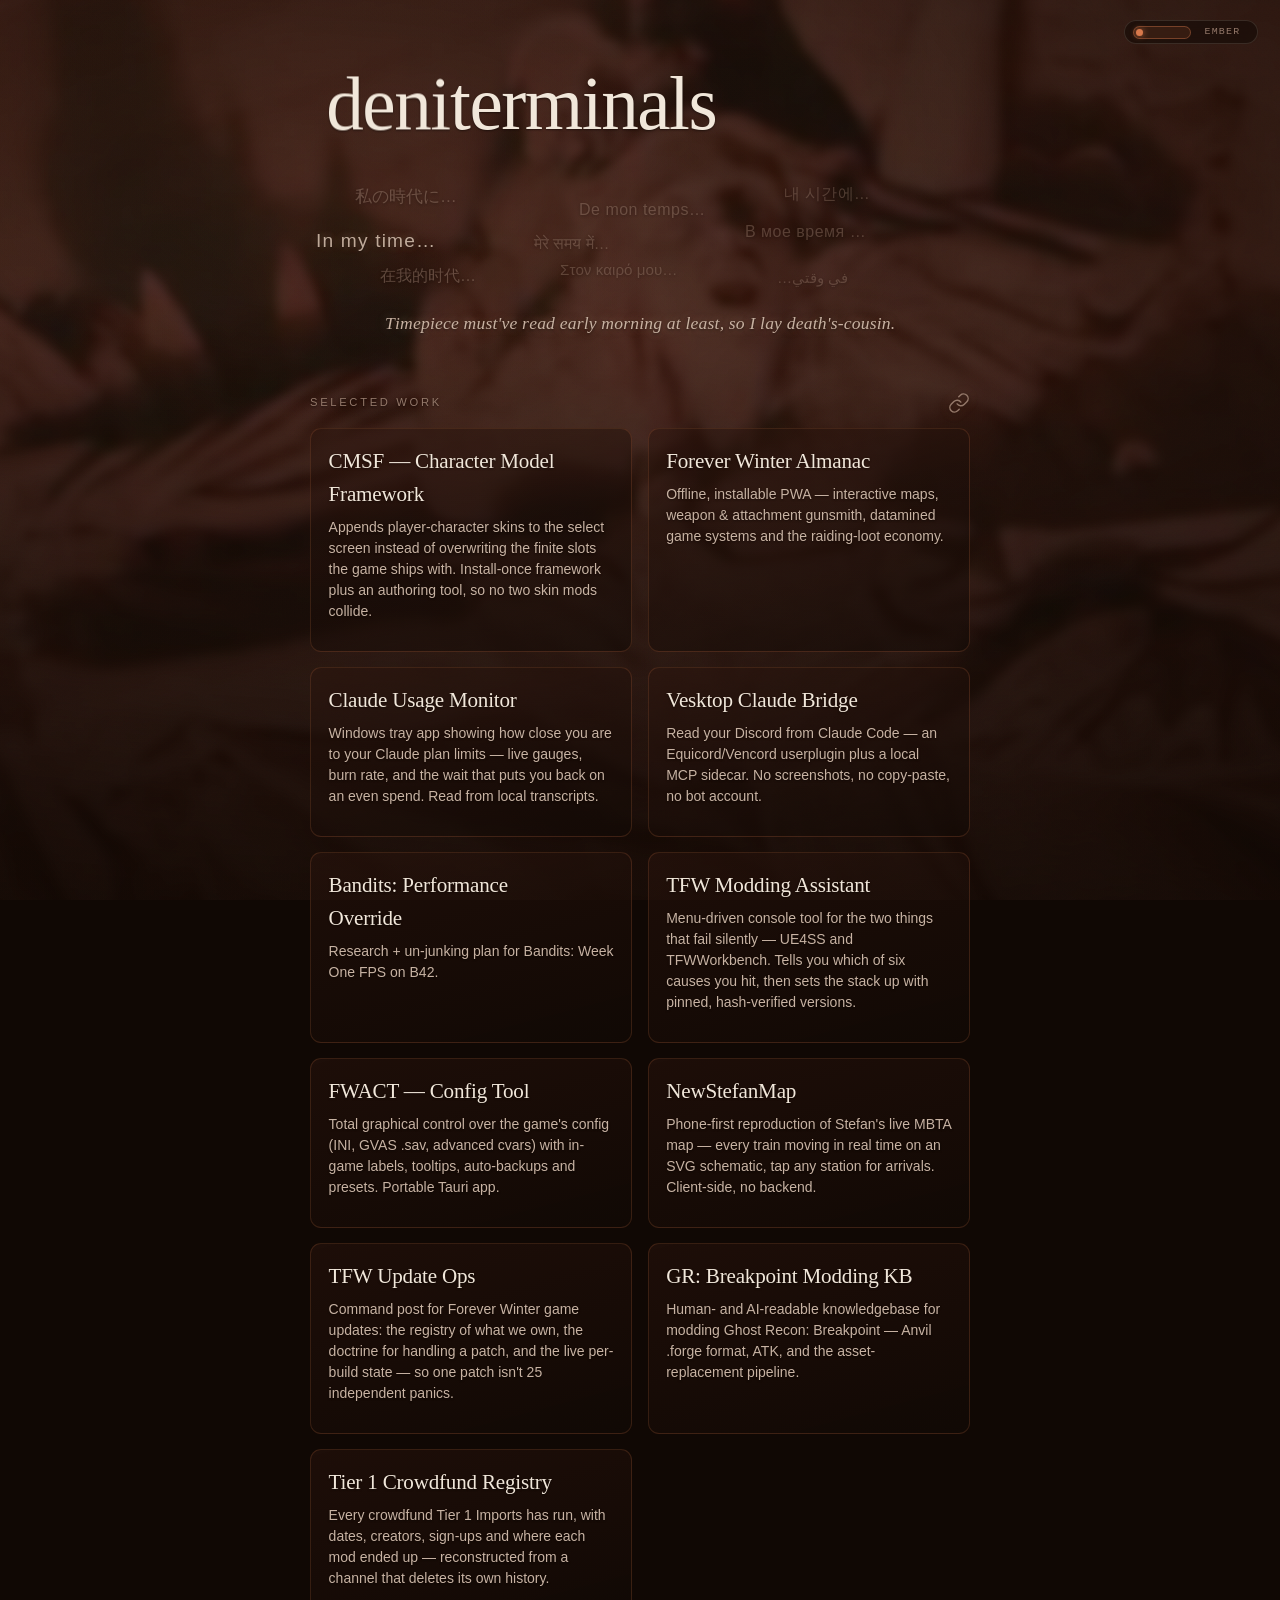
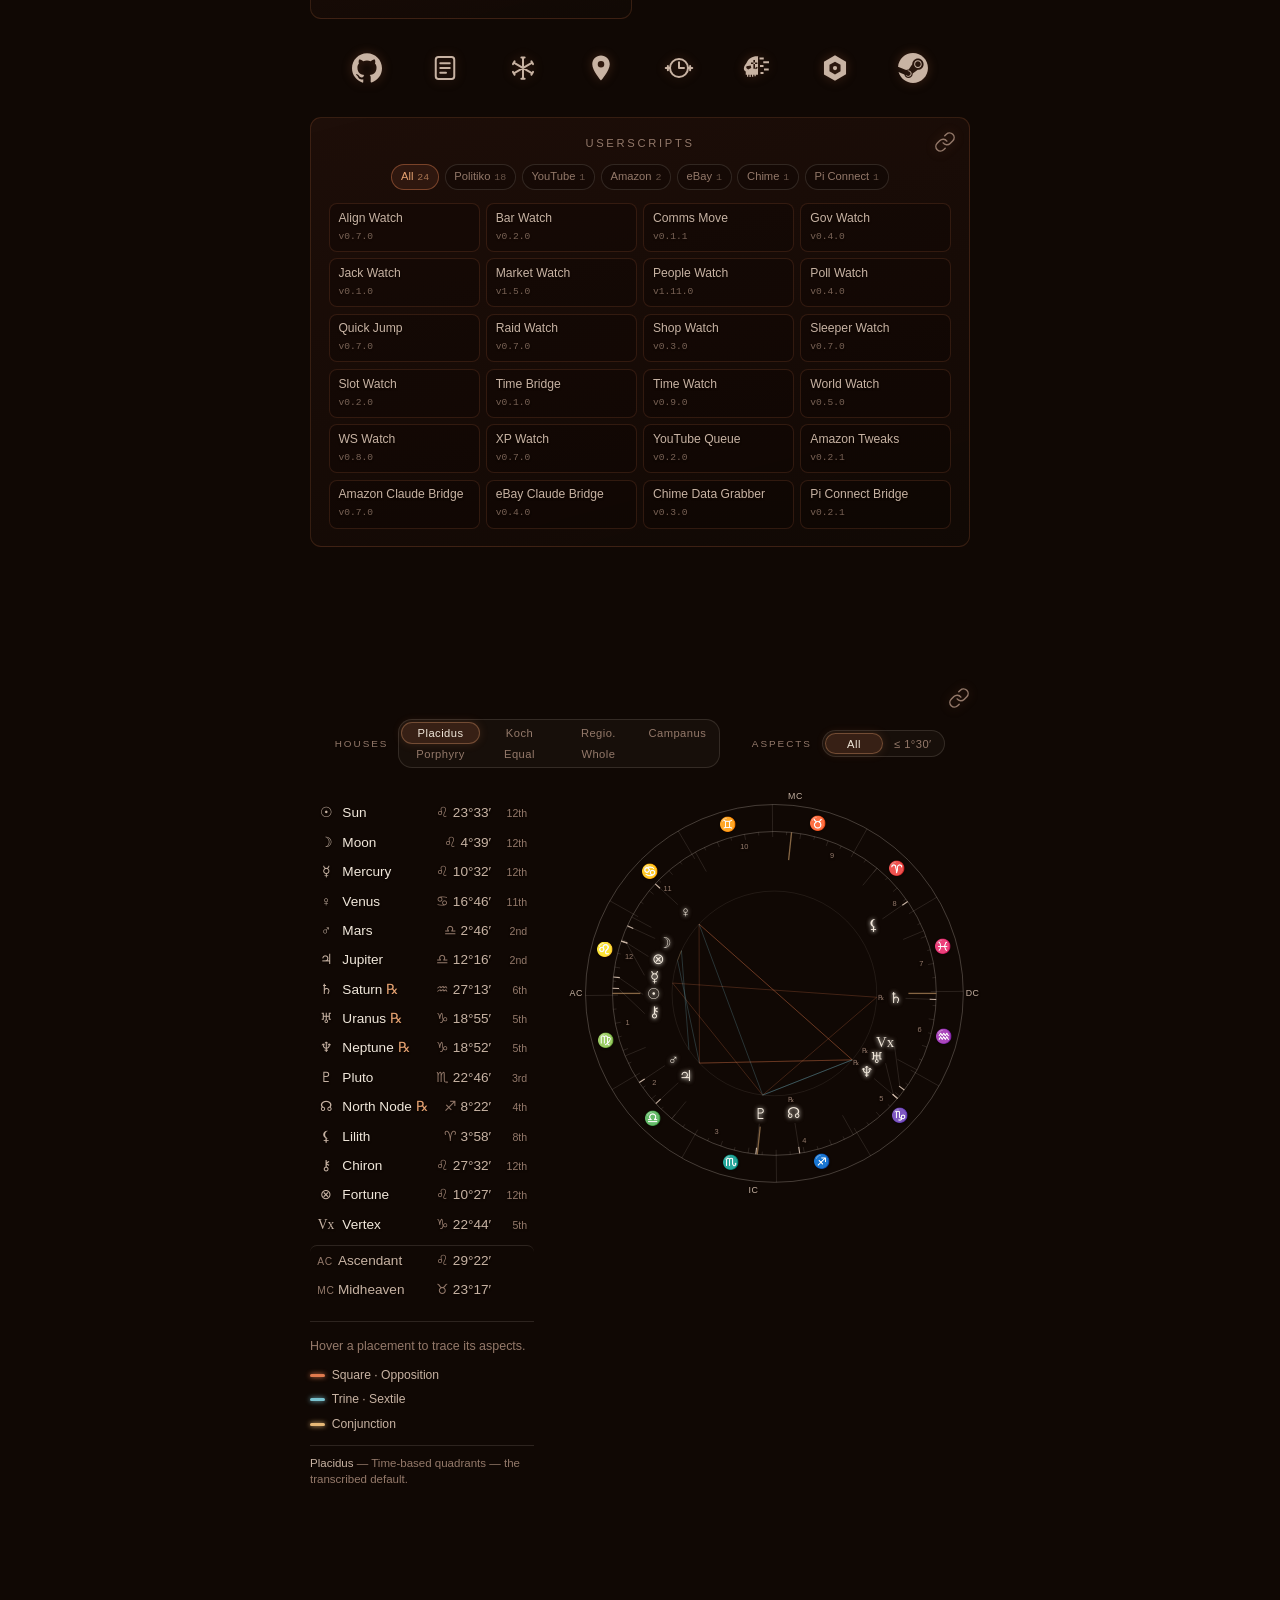
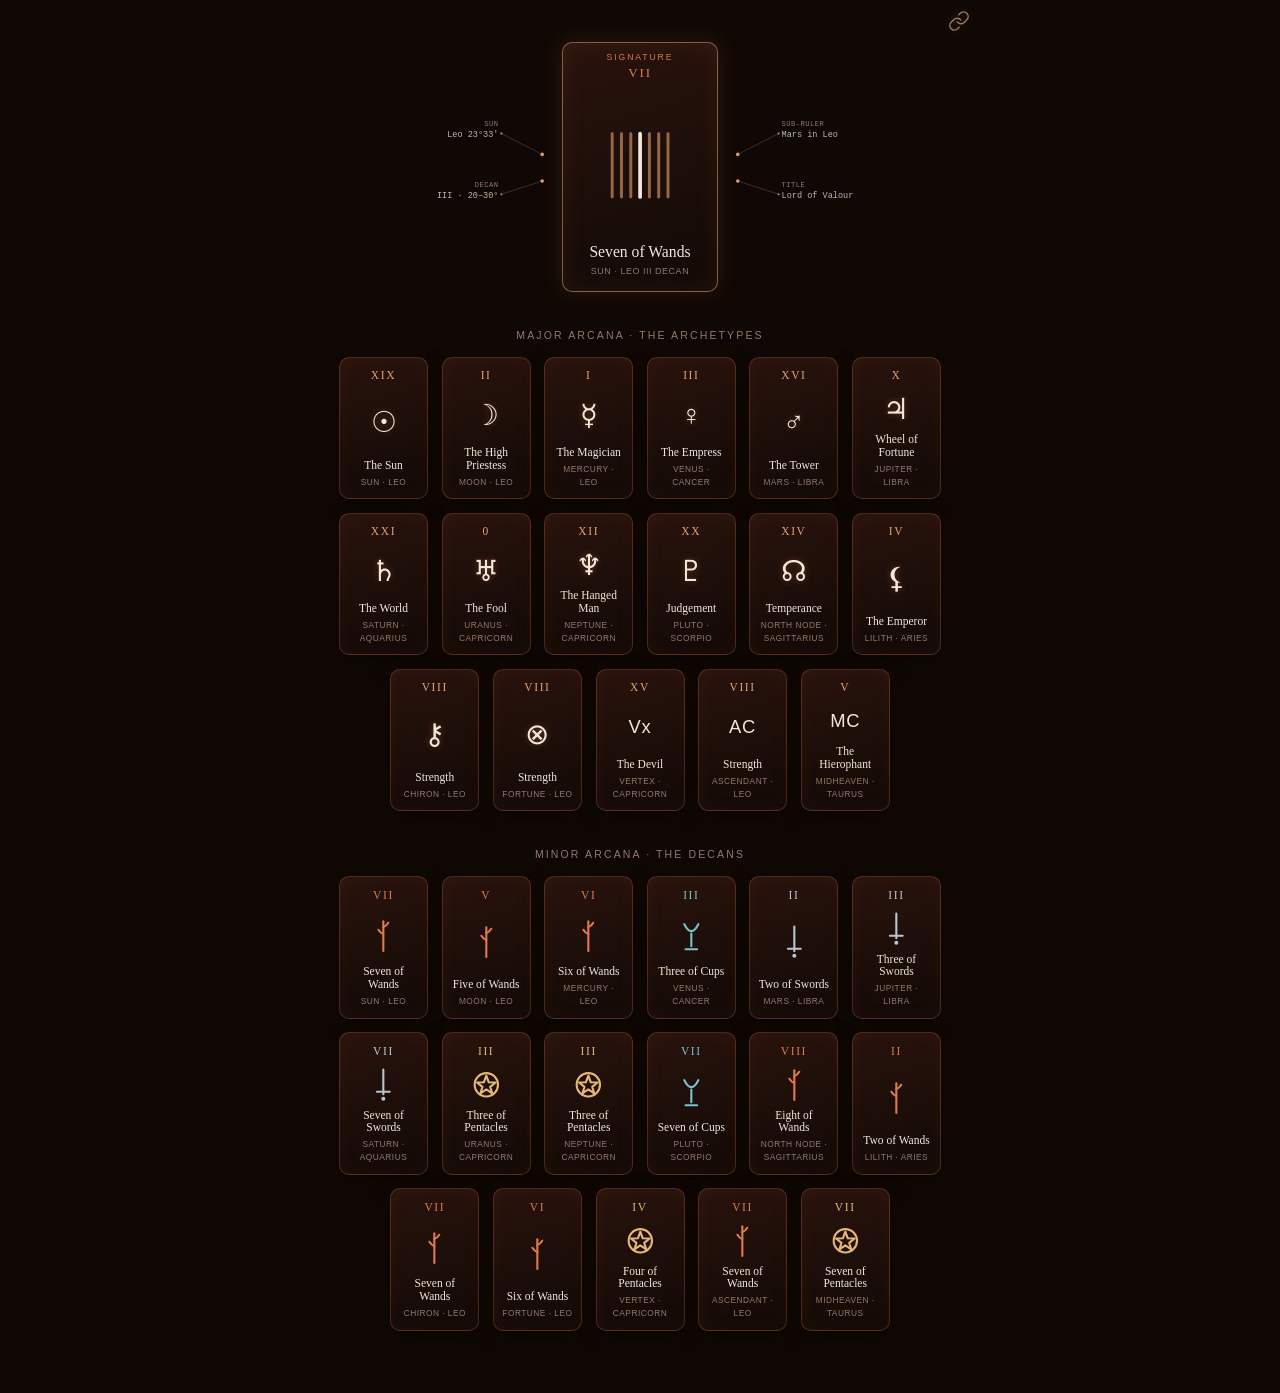
==== commit f1a08cb3: "Add a blog viewer at the foot of the page, folded into a drifting pane Below the tarot, a floating s" ====
--- a/index.html
+++ b/index.html
@@ -12,7 +12,11 @@
   <meta property="og:url" content="https://dataterminals.github.io/">
 
   <link rel="icon" href="data:image/svg+xml,%3Csvg xmlns='http://www.w3.org/2000/svg' viewBox='0 0 32 32'%3E%3Ccircle cx='16' cy='16' r='7' fill='%23d8794c'/%3E%3C/svg%3E">
-  <link rel="stylesheet" href="styles.css?v=abbbcc19">
+  <!-- house.css is the style every dataterminals page shares — the palettes,
+       the background layers, the theme switch, post prose — and the blog loads
+       it from here too. styles.css is this page's own. -->
+  <link rel="stylesheet" href="house.css?v=e9097e5e">
+  <link rel="stylesheet" href="styles.css?v=0784b258">
 
   <!-- Mount the saved theme before the first paint, so a visitor who chose one
        last time doesn't watch the default palette flash past. Deliberately
@@ -160,17 +164,34 @@
       </div>
     </section>
 
+    <!-- The blog viewer: the posts from dataterminals/blog, read in place — a
+         floating square with the titles down a sidebar and the chosen post
+         beside it. It starts folded into a small drifting pane that gives
+         nothing away, and unfolds when that's clicked (or when the page is
+         opened on #blog). blog.js renders both from the blog's posts.json and
+         keeps the section hidden until real posts land, as userscripts.js does
+         with the rack, so a failed fetch leaves nothing behind. It sits in the
+         markup rather than being injected whole for #current's reason:
+         permalinks.js binds every handle in a single pass at load. -->
+    <section class="blog" id="blog" aria-label="Blog" hidden>
+      <a class="permalink permalink--corner" href="#blog" data-name="the blog viewer" aria-label="Copy a link to the blog viewer"><svg viewBox="0 0 24 24" aria-hidden="true"><path d="M10 13a5 5 0 0 0 7.54.54l3-3a5 5 0 0 0-7.07-7.07l-1.72 1.71"/><path d="M14 11a5 5 0 0 0-7.54-.54l-3 3a5 5 0 0 0 7.07 7.07l1.71-1.71"/></svg></a>
+      <div class="blog__device" id="blog-device">
+        <!-- sidebar, grip and reader rendered by blog.js -->
+      </div>
+    </section>
+
   </main>
 
   <script src="app.js?v=1e2b2fea"></script>
   <script src="natal.js?v=2c11ca07"></script>
   <script src="tarot.js?v=4927f168"></script>
   <script src="discord.js?v=3ebd4ad2"></script>
-  <script src="theme.js?v=af9b255e"></script>
+  <script src="theme.js?v=00234719"></script>
   <!-- tip.js owns the shared hover readout; the modules below bind to it. -->
   <script src="tip.js?v=4ee27096"></script>
   <script src="shelf.js?v=c02bdc49"></script>
-  <script src="permalinks.js?v=d3fe2bd3"></script>
+  <script src="permalinks.js?v=4c820fd5"></script>
   <script src="userscripts.js?v=a82e2878"></script>
+  <script src="blog.js?v=df1e163c"></script>
 </body>
 </html>
--- a/house.css
+++ b/house.css
@@ -0,0 +1,687 @@
+/* house.css — the dataterminals house style: what every page of the site
+   shares, so the hub and the blog can't drift apart.
+
+   The blog (dataterminals/blog, served at /blog/) loads this file straight off
+   the hub, along with theme.js and the clips in assets/, instead of keeping
+   copies of them. That makes the token NAMES here an API: rename one and the
+   blog loses it too. Values are free to move — retuning a palette retunes both
+   sites at once, which is the point.
+
+   Six themes ship: `ember` (the oxblood/sepia default, below), `night`,
+   `morning`, `flare`, `stone` and `transit`, further down. Everything that
+   carries a theme's identity is a token here, and most are stated as a bare
+   `r, g, b` triple so a rule can tint with it — `rgba(var(--accent-rgb), 0.4)` —
+   instead of hard-coding the hue a hundred times over. A theme restates the
+   tokens; no component rule knows it exists. theme.js swaps `data-theme` on
+   <html> and the background clip to match.
+
+   Past the palettes: the background layers every page floats over, the theme
+   switch, and .prose — a blog post's body, set the same wherever it is read.
+   Anything that belongs to one page stays in that page's own stylesheet. */
+
+:root {
+  /* ---- Theme: ember (default) ---- */
+  --bg-0: #100804;            /* deepest warm black */
+  --bg-1: #1c0f0a;            /* oxblood base */
+  --bg-2: #2a140d;            /* warmer highlight for the gradient */
+  --bg-3: #241009;            /* …and its warmest corner */
+
+  --ink-rgb: 241, 231, 218;       /* warm bone — primary text */
+  --ink-dim: #c8b3a3;             /* muted taupe — secondary */
+  --ink-faint-rgb: 148, 121, 106; /* faint — meta */
+  --accent-rgb: 216, 121, 76;     /* terracotta ember — links / hover */
+  --accent-soft-rgb: 230, 162, 113;
+  --gold-rgb: 230, 184, 119;      /* the lit edge on the userscript tiles */
+  --gold-soft-rgb: 230, 178, 120;
+  --gold-lit: #f0cb95;            /* text on a gold-lined tile, hovered */
+  --parch-rgb: 233, 210, 181;     /* the wordmark's bloom */
+  --shade-rgb: 8, 4, 2;           /* deepest shadow, under text */
+
+  --ground-rgb: 16, 8, 4;         /* the scrim's black */
+  --well-rgb: 12, 6, 3;           /* chips, tiles, the hover readout */
+  --card-rgb: 44, 21, 14;         /* card ground — head of the 165° gradient */
+  --card-foot-rgb: 18, 10, 6;     /* …and its foot */
+  --card-lit-rgb: 54, 26, 17;     /* hovered */
+  --card-lit-foot-rgb: 22, 12, 7;
+  --card-hot-rgb: 58, 27, 17;     /* the current-project cards */
+  --card-hot-foot-rgb: 24, 13, 8;
+  --card-ring: #17100c;           /* punch-out ring on the presence avatar */
+
+  --bg-blur: 4px;                 /* how far the clip is pushed out of focus */
+  --bg-pos: 50% 50%;              /* which part of the clip survives the crop to the viewport */
+
+  /* How hard the scrim sits on the clip. A darker clip wants a lighter scrim,
+     so this is per-theme rather than baked into .bg__scrim. */
+  --scrim-edge: 0.70;             /* the vignette's outer stop */
+  --scrim-top: 0.50;
+  --scrim-mid: 0.40;
+  --scrim-foot: 0.86;             /* heaviest at the foot, under the tarot row */
+
+  --hard: #e07a4e;   /* square / opposition — warm ember */
+  --soft: #79c2cf;   /* trine / sextile — cool teal */
+  --conj: #e6b877;   /* conjunction — warm gold */
+
+  /* Derived — a theme restates the triple above, never these. */
+  --ink: rgb(var(--ink-rgb));
+  --ink-faint: rgb(var(--ink-faint-rgb));
+  --accent: rgb(var(--accent-rgb));
+  --accent-soft: rgb(var(--accent-soft-rgb));
+  --hair: rgba(var(--ink-rgb), 0.13);
+  --hair-strong: rgba(var(--ink-rgb), 0.26);
+
+  /* astro glyph coverage */
+  --glyph: "Segoe UI Symbol", "Noto Sans Symbols2", "Apple Symbols", "Segoe UI Emoji", var(--serif);
+  --mono: ui-monospace, "Cascadia Code", "Cascadia Mono", "Segoe UI Mono", Consolas, monospace;
+
+  --serif: ui-serif, "Iowan Old Style", "Palatino Linotype", Georgia, "Times New Roman", serif;
+  --sans: -apple-system, BlinkMacSystemFont, "Segoe UI", Roboto, Helvetica, Arial, sans-serif;
+
+  --maxw: 660px;
+  --pad: clamp(1.5rem, 5vw, 3rem);
+  --ease: cubic-bezier(0.22, 0.61, 0.36, 1);
+}
+
+/* ---- Theme: night ----
+   Read off the clip it rides on: wet asphalt under sodium vapour, the whole
+   frame cast green by a camcorder left on auto white balance. Same structure as
+   ember, only the hues move — so every rule below this point is written once
+   and follows whichever theme is mounted. */
+:root[data-theme="night"] {
+  --bg-0: #050b0a;
+  --bg-1: #0c1614;
+  --bg-2: #172a26;
+  --bg-3: #112220;
+
+  --ink-rgb: 232, 240, 236;
+  --ink-dim: #a8bcb6;
+  --ink-faint-rgb: 116, 138, 132;
+  --accent-rgb: 217, 164, 65;      /* sodium vapour — the streetlights */
+  --accent-soft-rgb: 240, 204, 134;
+  --gold-rgb: 233, 200, 126;
+  --gold-soft-rgb: 230, 197, 132;
+  --gold-lit: #f6e0b0;
+  --parch-rgb: 219, 232, 224;      /* the clip's blown highlights are green-white */
+  --shade-rgb: 2, 7, 6;
+
+  --ground-rgb: 5, 12, 11;
+  --well-rgb: 4, 10, 9;
+  --card-rgb: 22, 38, 34;
+  --card-foot-rgb: 9, 18, 17;
+  --card-lit-rgb: 29, 48, 43;
+  --card-lit-foot-rgb: 12, 23, 21;
+  --card-hot-rgb: 32, 52, 45;
+  --card-hot-foot-rgb: 13, 25, 22;
+  --card-ring: #0b1513;
+
+  /* Street scenes carry far more edge than the ember loop's soft folds — faces
+     and signage stay readable at 4px and start competing with the text. */
+  --bg-blur: 7px;
+
+  /* The night clip runs about a third darker than the ember loop even after the
+     mid-tone lift in the encode, so the scrim eases off to let it read. */
+  --scrim-edge: 0.58;
+  --scrim-top: 0.38;
+  --scrim-mid: 0.30;
+  --scrim-foot: 0.80;
+
+  --hard: #e08a4e;
+  --soft: #7fc4b6;
+  --conj: #e9c87e;
+}
+
+/* ---- Theme: morning ----
+   Read off thirty seconds of phone footage out of a commuter train window on an
+   overcast morning: grey concrete going past, a maroon pillar down the right of
+   the frame, a mustard seat along the foot. The ground is the concrete under
+   the scrim; the accents are the seat and the pillar. */
+:root[data-theme="morning"] {
+  --bg-0: #121110;
+  --bg-1: #1e1b18;
+  --bg-2: #2e2823;
+  --bg-3: #27221d;
+
+  --ink-rgb: 240, 236, 228;
+  --ink-dim: #bfb6aa;
+  --ink-faint-rgb: 140, 132, 122;
+  --accent-rgb: 201, 84, 78;       /* the pillar's leather, lifted to read */
+  --accent-soft-rgb: 222, 128, 116;
+  --gold-rgb: 214, 176, 96;        /* the seat */
+  --gold-soft-rgb: 208, 172, 104;
+  --gold-lit: #ecd2a0;
+  --parch-rgb: 226, 222, 212;      /* flat daylight through the window */
+  --shade-rgb: 6, 5, 5;
+
+  --ground-rgb: 14, 13, 12;
+  --well-rgb: 12, 11, 10;
+  --card-rgb: 46, 38, 34;
+  --card-foot-rgb: 20, 17, 15;
+  --card-lit-rgb: 56, 46, 41;
+  --card-lit-foot-rgb: 24, 20, 18;
+  --card-hot-rgb: 60, 44, 40;
+  --card-hot-foot-rgb: 26, 20, 18;
+  --card-ring: #15120f;
+
+  /* The window sill is a hard line right across the frame, and there is a
+     nameplate on the seat back. Same push as the street scenes. */
+  --bg-blur: 7px;
+
+  /* The pillar runs down the right edge of the clip. A phone's portrait
+     viewport crops the clip to a column, and a centred column loses it, so the
+     crop is weighted to that edge; on a landscape viewport, where the full
+     width shows anyway, this is a no-op. Not all the way: the pillar alone is
+     a wall of maroon, and 85% leaves a strip of window beside it. */
+  --bg-pos: 85% 50%;
+
+  /* Daylight: the lightest of the three loops even after a pull-down in the
+     encode, so the scrim sits a shade harder than on ember. */
+  --scrim-edge: 0.74;
+  --scrim-top: 0.56;
+  --scrim-mid: 0.46;
+  --scrim-foot: 0.88;
+
+  --hard: #d4685e;
+  --soft: #7bb8c4;
+  --conj: #d9b56a;
+}
+
+/* ---- Theme: flare ----
+   Read off fifteen seconds of the same tape as night: pink fireworks, fountains
+   of sparks over riot helmets, a figure against a fire, a statue, a running
+   crowd under a strobe. The ground is the smoke; the accent is the fireworks'
+   pink, and the sparks light the gold tokens. */
+:root[data-theme="flare"] {
+  --bg-0: #0c0a0a;
+  --bg-1: #171314;
+  --bg-2: #29201f;
+  --bg-3: #221a19;
+
+  --ink-rgb: 240, 234, 232;
+  --ink-dim: #c0b4b2;
+  --ink-faint-rgb: 142, 130, 128;
+  --accent-rgb: 222, 118, 138;     /* the fireworks */
+  --accent-soft-rgb: 236, 160, 172;
+  --gold-rgb: 236, 196, 128;       /* the sparks */
+  --gold-soft-rgb: 230, 190, 130;
+  --gold-lit: #f4dcac;
+  --parch-rgb: 236, 224, 222;      /* the burst's pink-white core */
+  --shade-rgb: 5, 3, 4;
+
+  --ground-rgb: 12, 9, 10;
+  --well-rgb: 10, 8, 9;
+  --card-rgb: 46, 34, 36;
+  --card-foot-rgb: 19, 14, 15;
+  --card-lit-rgb: 56, 42, 44;
+  --card-lit-foot-rgb: 23, 17, 18;
+  --card-hot-rgb: 60, 40, 44;
+  --card-hot-foot-rgb: 25, 17, 19;
+  --card-ring: #150f11;
+
+  /* Crowds, helmets and silhouettes: the busiest of the six clips, and the
+     one where a figure would read through anything softer. */
+  --bg-blur: 8px;
+
+  /* Averages beside ember, but the fire shot runs to Y≈120 and the sparks are
+     white — so the scrim sits a shade harder than ember's to hold those. */
+  --scrim-edge: 0.72;
+  --scrim-top: 0.54;
+  --scrim-mid: 0.44;
+  --scrim-foot: 0.88;
+
+  --hard: #de6e7a;
+  --soft: #7fbfc4;
+  --conj: #e8c47e;
+}
+
+/* ---- Theme: stone ----
+   Read off every statue close-up on the same tape as night and flare, strung
+   together: pale marble, an oxblood relief, and mostly the green-grey of the
+   arch's sculpture under sodium light. The ground is that stone; the accent is
+   verdigris, the one cool accent of the six, and old gilt on the gold. */
+:root[data-theme="stone"] {
+  --bg-0: #0a0c0a;
+  --bg-1: #151915;
+  --bg-2: #232a23;
+  --bg-3: #1d231d;
+
+  --ink-rgb: 236, 238, 232;
+  --ink-dim: #b6bcb2;
+  --ink-faint-rgb: 128, 136, 126;
+  --accent-rgb: 122, 186, 164;     /* verdigris */
+  --accent-soft-rgb: 160, 210, 192;
+  --gold-rgb: 210, 186, 132;       /* old gilt */
+  --gold-soft-rgb: 206, 184, 138;
+  --gold-lit: #ecdcb4;
+  --parch-rgb: 226, 228, 220;      /* marble */
+  --shade-rgb: 3, 5, 4;
+
+  --ground-rgb: 10, 12, 10;
+  --well-rgb: 8, 10, 8;
+  --card-rgb: 40, 46, 40;
+  --card-foot-rgb: 16, 19, 16;
+  --card-lit-rgb: 50, 57, 50;
+  --card-lit-foot-rgb: 20, 23, 20;
+  --card-hot-rgb: 52, 60, 50;
+  --card-hot-foot-rgb: 21, 25, 21;
+  --card-ring: #111511;
+
+  /* Carved faces are still faces. Between ember's folds and the street scenes. */
+  --bg-blur: 6px;
+
+  --hard: #d47a6a;
+  --soft: #7ec2b0;
+  --conj: #d9c08a;
+}
+
+/* ---- Theme: transit ----
+   Read off a phone clip from inside an empty train car: a slate floor, steel
+   doors, a row of orange seats, and yellow grab poles — the nearest of them
+   held dead still in the middle of the frame while the car rocks around it.
+   The ground is the floor and the steel; the accent is the seats' orange, and
+   the poles light the gold. */
+:root[data-theme="transit"] {
+  --bg-0: #0a0b0d;
+  --bg-1: #14161a;
+  --bg-2: #23272c;
+  --bg-3: #1c1f23;
+
+  --ink-rgb: 236, 238, 240;
+  --ink-dim: #b3b8bd;
+  --ink-faint-rgb: 126, 133, 140;
+  --accent-rgb: 228, 120, 62;      /* the seats, lifted to read */
+  --accent-soft-rgb: 240, 162, 116;
+  --gold-rgb: 226, 190, 74;        /* the poles */
+  --gold-soft-rgb: 220, 188, 100;
+  --gold-lit: #f2dc9c;
+  --parch-rgb: 226, 230, 234;      /* the strip lights' white */
+  --shade-rgb: 3, 4, 5;
+
+  --ground-rgb: 10, 11, 13;
+  --well-rgb: 8, 9, 11;
+  --card-rgb: 38, 42, 47;
+  --card-foot-rgb: 15, 17, 20;
+  --card-lit-rgb: 48, 53, 59;
+  --card-lit-foot-rgb: 19, 21, 25;
+  --card-hot-rgb: 50, 55, 62;
+  --card-hot-foot-rgb: 21, 23, 27;
+  --card-ring: #101216;
+
+  /* The poles, grab bars and door edges are hard lines the height of the frame,
+     and the pinned pole stands right behind the text column: at 4px they still
+     read as objects. Same push as the street scenes. */
+  --bg-blur: 7px;
+
+  /* Graded to Y≈75, a shade under morning's 76, and the two sit level side by
+     side on the page — so this is morning's scrim, unchanged. */
+  --scrim-edge: 0.74;
+  --scrim-top: 0.56;
+  --scrim-mid: 0.46;
+  --scrim-foot: 0.88;
+
+  --hard: #de7448;
+  --soft: #7eb6c8;
+  --conj: #e2c264;
+}
+
+/* ---- Background: blurred looping video + tinted fallback + scrim ---- */
+.bg {
+  position: fixed;
+  inset: 0;
+  z-index: -2;
+  overflow: hidden;
+  /* The theme's gradient — what shows before the clip fades in, behind any frame
+     that is transparent while loading, and for good if the clip can't play. */
+  background:
+    radial-gradient(120% 130% at 72% 8%, var(--bg-2) 0%, transparent 46%),
+    linear-gradient(158deg, var(--bg-3) 0%, var(--bg-1) 52%, var(--bg-0) 100%);
+}
+
+.bg__video {
+  position: absolute;
+  inset: 0;
+  width: 100%;
+  height: 100%;
+  object-fit: cover;
+  object-position: var(--bg-pos);
+  background: transparent;
+  /* Slightly blurred, per the brief; scale hides the soft blur edge. How much is
+     per-theme: the point is an abstract wash, and a busier clip needs more of it
+     to get there. */
+  filter: blur(var(--bg-blur)) saturate(1.06) contrast(1.02);
+  transform: scale(1.09);
+  opacity: 0;
+  transition: opacity 1.2s var(--ease);
+}
+.bg__video.is-ready { opacity: 1; }
+
+.bg__scrim {
+  position: fixed;
+  inset: 0;
+  z-index: -1;
+  pointer-events: none;
+  background:
+    radial-gradient(115% 95% at 26% 22%, transparent 0%, rgba(var(--ground-rgb), var(--scrim-edge)) 100%),
+    linear-gradient(185deg, rgba(var(--ground-rgb), var(--scrim-top)) 0%, rgba(var(--ground-rgb), var(--scrim-mid)) 40%, rgba(var(--ground-rgb), var(--scrim-foot)) 100%);
+}
+
+/* Faint film grain for the analog/classical feel (self-contained SVG noise). */
+.grain {
+  position: fixed;
+  inset: 0;
+  z-index: -1;
+  pointer-events: none;
+  opacity: 0.05;
+  mix-blend-mode: soft-light;
+  background-image: url("data:image/svg+xml,%3Csvg xmlns='http://www.w3.org/2000/svg' width='140' height='140'%3E%3Cfilter id='n'%3E%3CfeTurbulence type='fractalNoise' baseFrequency='0.85' numOctaves='2' stitchTiles='stitch'/%3E%3C/filter%3E%3Crect width='100%25' height='100%25' filter='url(%23n)'/%3E%3C/svg%3E");
+}
+
+/* ---- Theme switch ----
+   Fixed to the top-right corner, over everything but the hover readout. A
+   hairline capsule: a track whose thumb slides to the seat of the mounted
+   theme, and the theme's name in mono micro-caps beside it. It rides the same
+   tokens as the rest of the page, so it recolours along with what it switches.
+
+   Hidden until theme.js mounts it (`hidden` in the markup, cleared on boot),
+   because with the script absent there is nothing to switch. */
+.theme {
+  position: fixed;
+  top: max(clamp(0.8rem, 2.2vh, 1.35rem), env(safe-area-inset-top));
+  right: max(clamp(0.8rem, 2.2vw, 1.35rem), env(safe-area-inset-right));
+  z-index: 5;
+}
+
+.theme__switch {
+  display: inline-flex;
+  align-items: center;
+  gap: 0.5em;
+  padding: 0.3rem 0.6rem 0.3rem 0.5rem;
+  border: 1px solid var(--hair);
+  border-radius: 999px;
+  /* The clip runs under this corner, so the capsule carries its own ground. */
+  background: rgba(var(--well-rgb), 0.5);
+  -webkit-backdrop-filter: blur(7px);
+  backdrop-filter: blur(7px);
+  color: var(--ink-faint);
+  cursor: pointer;
+  transition: color 0.3s var(--ease), border-color 0.3s var(--ease), background 0.3s var(--ease);
+}
+.theme__switch:hover {
+  color: var(--ink-dim);
+  border-color: var(--hair-strong);
+  background: rgba(var(--well-rgb), 0.66);
+}
+.theme__switch:focus-visible { outline: 1px solid var(--accent); outline-offset: 2px; }
+
+.theme__track {
+  position: relative;
+  flex: none;
+  /* Six 7px seats at 9px steps from a 2px inset, and the same 2px inset past
+     the last one: 2 + 45 + 7 + 2 = 56 inside, and the 1px border either side
+     makes 58 — box-sizing counts the border in the width. */
+  width: 58px;
+  height: 13px;
+  border-radius: 999px;
+  border: 1px solid rgba(var(--accent-rgb), 0.4);
+  background: rgba(var(--accent-rgb), 0.12);
+  transition: border-color 0.3s var(--ease), background 0.3s var(--ease);
+}
+.theme__switch:hover .theme__track {
+  border-color: rgba(var(--accent-rgb), 0.6);
+  background: rgba(var(--accent-rgb), 0.2);
+}
+
+/* One seat per theme, left to right in the order the switch cycles through
+   them: ember, night, morning, flare, stone, transit. Every seat is lit: this steps
+   between themes rather than turning one on, so none of them is the "off" end. */
+.theme__thumb {
+  position: absolute;
+  top: 50%;
+  left: 2px;
+  width: 7px;
+  height: 7px;
+  margin-top: -3.5px;
+  border-radius: 50%;
+  background: var(--accent);
+  box-shadow: 0 0 6px rgba(var(--accent-rgb), 0.75);
+  transition: transform 0.42s var(--ease), background 0.3s var(--ease), box-shadow 0.3s var(--ease);
+}
+:root[data-theme="night"] .theme__thumb { transform: translateX(9px); }
+:root[data-theme="morning"] .theme__thumb { transform: translateX(18px); }
+:root[data-theme="flare"] .theme__thumb { transform: translateX(27px); }
+:root[data-theme="stone"] .theme__thumb { transform: translateX(36px); }
+:root[data-theme="transit"] .theme__thumb { transform: translateX(45px); }
+
+.theme__name {
+  font-family: var(--mono);
+  font-size: 0.62rem;
+  letter-spacing: 0.13em;
+  text-transform: uppercase;
+  line-height: 1;
+  /* The name is what sets the capsule's width, and the labels are different
+     lengths — so without this the whole control grows and shrinks on every
+     press. Held at the longest label instead: --theme-name-len is its letter
+     count, and each letter is one cell of the mono face plus its tracking. */
+  --theme-name-len: 7;             /* "morning", "transit" */
+  min-width: calc(var(--theme-name-len) * (1ch + 0.13em));
+}
+
+/* Phones: the name is the widest part of the capsule and the corner is tight,
+   so the track carries it alone. The accessible name on the button still says
+   which theme is mounted and what the press does. */
+@media (max-width: 480px) {
+  .theme__switch { padding: 0.3rem 0.5rem; }
+  .theme__name { display: none; }
+}
+
+/* Under reduced motion theme.js mounts no clip, so there is nothing to show —
+   the theme's gradient is the whole background. */
+@media (prefers-reduced-motion: reduce) {
+  .bg__video { display: none; }
+}
+
+/* ================= Prose ================= */
+/* A blog post's body, wherever it's read: on the post's own page on the blog,
+   and in the blog device at the foot of the hub, which shows the very same
+   HTML. One ruleset, so a post reads the same in both places.
+
+   Everything is sized in em off --prose-size, so a reader that wants the text
+   smaller sets that one property and the headings, code and tables follow.
+   The rem each size started as, at the blog's 1.02rem, is noted beside it. */
+.prose {
+  font-size: var(--prose-size, 1.02rem);
+  line-height: var(--prose-leading, 1.75);
+  color: var(--ink);
+}
+.prose > :first-child { margin-top: 0; }
+.prose > :last-child { margin-bottom: 0; }
+
+.prose p,
+.prose ul,
+.prose ol,
+.prose dl { margin: 0 0 1.25em; }
+
+.prose h1,
+.prose h2,
+.prose h3,
+.prose h4,
+.prose h5,
+.prose h6 {
+  margin: 2.1em 0 0.65em;
+  font-family: var(--serif);
+  font-weight: 500;
+  line-height: 1.25;
+  letter-spacing: -0.01em;
+  color: var(--ink);
+  text-wrap: balance;
+}
+.prose h1 { font-size: 1.686em; }   /* 1.72rem */
+.prose h2 { font-size: 1.412em; }   /* 1.44rem */
+.prose h3 { font-size: 1.196em; }   /* 1.22rem */
+.prose h4 { font-size: 1.059em; }   /* 1.08rem */
+/* Below h4 the serif stops reading as a heading; switch to the eyebrow voice. */
+.prose h5,
+.prose h6 {
+  font-family: var(--sans);
+  font-size: 0.706em;               /* 0.72rem */
+  letter-spacing: 0.2em;
+  text-transform: uppercase;
+  color: var(--ink-dim);
+}
+
+/* Visible rather than hover-only — a hover underline loses too many links
+   against a moving background. */
+.prose a {
+  color: var(--accent);
+  text-decoration: none;
+  border-bottom: 1px solid rgba(var(--accent-rgb), 0.38);
+  transition: color 0.25s var(--ease), border-color 0.25s var(--ease);
+}
+.prose a:hover,
+.prose a:focus-visible {
+  color: var(--accent-soft);
+  border-bottom-color: var(--accent-soft);
+  outline: none;
+}
+
+.prose strong { font-weight: 600; color: var(--ink); }
+.prose em { font-style: italic; }
+
+.prose ul,
+.prose ol { padding-left: 1.35em; }
+.prose li { margin-bottom: 0.4em; }
+.prose li::marker { color: var(--ink-faint); }
+
+/* Borrows the sub-tagline's voice: serif italic, dimmed, set apart. */
+.prose blockquote {
+  margin: 1.6em 0;
+  padding: 0.1em 0 0.1em 1.15em;
+  border-left: 2px solid rgba(var(--accent-rgb), 0.42);
+  font-family: var(--serif);
+  font-style: italic;
+  font-size: 1.029em;               /* 1.05rem */
+  color: var(--ink-dim);
+}
+.prose blockquote > :last-child { margin-bottom: 0; }
+
+.prose hr {
+  margin: 2.4em 0;
+  border: 0;
+  border-top: 1px solid var(--hair);
+}
+
+.prose img,
+.prose video {
+  display: block;
+  max-width: 100%;
+  height: auto;
+  margin: 1.6em auto;
+  border-radius: 9px;
+  border: 1px solid var(--hair);
+}
+
+.prose figure { margin: 1.6em 0; }
+.prose figcaption {
+  margin-top: 0.5rem;
+  font-family: var(--mono);
+  font-size: 0.686em;               /* 0.7rem */
+  letter-spacing: 0.03em;
+  color: var(--ink-faint);
+  text-align: center;
+  text-shadow: none;
+}
+
+/* ---- Tables ---- */
+
+.prose table {
+  width: 100%;
+  margin: 1.6em 0;
+  border-collapse: collapse;
+  font-size: 0.902em;               /* 0.92rem */
+}
+.prose th,
+.prose td {
+  padding: 0.55em 0.75em;
+  text-align: left;
+  border-bottom: 1px solid var(--hair);
+}
+.prose th {
+  font-family: var(--sans);
+  font-weight: 500;
+  font-size: 0.761em;               /* 0.7rem, inside the table's own size */
+  letter-spacing: 0.14em;
+  text-transform: uppercase;
+  color: var(--ink-faint);
+  border-bottom-color: var(--hair-strong);
+}
+.prose td { color: var(--ink-dim); }
+
+/* ---- Code ---- */
+
+.prose code {
+  font-family: var(--mono);
+  font-size: 0.87em;
+  text-shadow: none;
+}
+
+/* Inline: a warm tint, enough to separate it without becoming a button. */
+.prose :not(pre) > code {
+  padding: 0.14em 0.4em;
+  border-radius: 4px;
+  background: rgba(var(--accent-rgb), 0.12);
+  border: 1px solid rgba(var(--accent-rgb), 0.16);
+  color: var(--accent-soft);
+}
+
+/* Blocks: a recessed panel in the project cards' outline. Long lines scroll
+   inside the block rather than widening whatever it sits in. */
+.prose pre,
+.prose .highlight,
+.prose .highlighter-rouge { margin: 1.6em 0; }
+.prose pre {
+  padding: 0.95rem 1.1rem;
+  overflow-x: auto;
+  font-family: var(--mono);         /* a <pre> with no <code> child would fall back to UA monospace */
+  border: 1px solid rgba(var(--accent-rgb), 0.18);
+  border-radius: 9px;
+  background: linear-gradient(165deg, rgba(var(--card-foot-rgb), 0.72), rgba(var(--well-rgb), 0.8));
+  font-size: 0.824em;               /* 0.84rem */
+  line-height: 1.6;
+  color: var(--ink);
+  text-shadow: none;
+  -webkit-overflow-scrolling: touch;
+  scrollbar-width: thin;
+  scrollbar-color: rgba(var(--accent-rgb), 0.3) transparent;
+}
+.prose pre > code {
+  padding: 0;
+  border: 0;
+  background: none;
+  color: inherit;
+  font-size: inherit;
+}
+/* Rouge nests div.highlight inside .highlighter-rouge; flatten the double box.
+   The element names matter: Rouge gives the <pre> the same class, and a bare
+   .highlight here would strip the recess off every highlighted block. */
+.prose div.highlight { background: none; }
+.prose div.highlight pre { margin: 0; }
+
+/* Rouge's token classes, on the theme's own inks, so a code block recolours
+   along with everything around it. */
+.highlight .c, .highlight .c1, .highlight .cm, .highlight .cs,
+.highlight .cd { color: var(--ink-faint); font-style: italic; }            /* comment */
+.highlight .k, .highlight .kd, .highlight .kn, .highlight .kp,
+.highlight .kr, .highlight .kt, .highlight .kc { color: var(--accent-soft); }  /* keyword */
+.highlight .s, .highlight .s1, .highlight .s2, .highlight .sb,
+.highlight .sc, .highlight .sd, .highlight .se, .highlight .sh,
+.highlight .si, .highlight .sx, .highlight .sr { color: var(--soft); }     /* string */
+.highlight .m, .highlight .mi, .highlight .mf, .highlight .mh,
+.highlight .mo, .highlight .il { color: var(--hard); }                     /* number */
+.highlight .nf, .highlight .nd { color: var(--conj); }                     /* function */
+.highlight .nc, .highlight .nn, .highlight .no { color: var(--gold-lit); } /* class / const */
+.highlight .nt { color: var(--accent); }                                   /* tag */
+.highlight .na { color: var(--ink-dim); }                                  /* attribute */
+.highlight .nv, .highlight .vi, .highlight .vg { color: var(--ink); }      /* variable */
+.highlight .o, .highlight .ow, .highlight .p { color: var(--ink-dim); }    /* operator */
+.highlight .gd { color: var(--hard); }                                     /* diff - */
+.highlight .gi { color: var(--soft); }                                     /* diff + */
+.highlight .gh, .highlight .gu { color: var(--ink-faint); }
+.highlight .err { color: var(--hard); }
--- a/styles.css
+++ b/styles.css
@@ -1,320 +1,21 @@
 /* dataterminals.github.io — warm, identity-forward landing page
    Palette pulled from the background loop. No external assets.
 
-   Six themes ship: `ember` (the oxblood/sepia default, below), `night`,
-   `morning`, `flare`, `stone` and `transit`, further down. Everything that carries a theme's identity is a token here, and
-   most are stated as a bare `r, g, b` triple so a rule can tint with it —
-   `rgba(var(--accent-rgb), 0.4)` — instead of hard-coding the hue a hundred
-   times over. A theme restates the tokens; no component rule knows it exists.
-   theme.js swaps `data-theme` on <html> and the background clip to match. */
-
+   The palettes, the background layers and the theme switch are in house.css,
+   loaded just before this file, which the blog shares. This file is the hub's
+   own: its layout and every feature on it. Colours come from house.css's
+   tokens throughout — `rgba(var(--accent-rgb), 0.4)` rather than a hue — so
+   every rule here follows whichever theme is mounted without knowing there is
+   more than one. */
+
+/* The hub's own spacing; the shared measure and gutter are in house.css. */
 :root {
-  /* ---- Theme: ember (default) ---- */
-  --bg-0: #100804;            /* deepest warm black */
-  --bg-1: #1c0f0a;            /* oxblood base */
-  --bg-2: #2a140d;            /* warmer highlight for the gradient */
-  --bg-3: #241009;            /* …and its warmest corner */
-
-  --ink-rgb: 241, 231, 218;       /* warm bone — primary text */
-  --ink-dim: #c8b3a3;             /* muted taupe — secondary */
-  --ink-faint-rgb: 148, 121, 106; /* faint — meta */
-  --accent-rgb: 216, 121, 76;     /* terracotta ember — links / hover */
-  --accent-soft-rgb: 230, 162, 113;
-  --gold-rgb: 230, 184, 119;      /* the lit edge on the userscript tiles */
-  --gold-soft-rgb: 230, 178, 120;
-  --gold-lit: #f0cb95;            /* text on a gold-lined tile, hovered */
-  --parch-rgb: 233, 210, 181;     /* the wordmark's bloom */
-  --shade-rgb: 8, 4, 2;           /* deepest shadow, under text */
-
-  --ground-rgb: 16, 8, 4;         /* the scrim's black */
-  --well-rgb: 12, 6, 3;           /* chips, tiles, the hover readout */
-  --card-rgb: 44, 21, 14;         /* card ground — head of the 165° gradient */
-  --card-foot-rgb: 18, 10, 6;     /* …and its foot */
-  --card-lit-rgb: 54, 26, 17;     /* hovered */
-  --card-lit-foot-rgb: 22, 12, 7;
-  --card-hot-rgb: 58, 27, 17;     /* the current-project cards */
-  --card-hot-foot-rgb: 24, 13, 8;
-  --card-ring: #17100c;           /* punch-out ring on the presence avatar */
-
-  --bg-blur: 4px;                 /* how far the clip is pushed out of focus */
-  --bg-pos: 50% 50%;              /* which part of the clip survives the crop to the viewport */
-
-  /* How hard the scrim sits on the clip. A darker clip wants a lighter scrim,
-     so this is per-theme rather than baked into .bg__scrim. */
-  --scrim-edge: 0.70;             /* the vignette's outer stop */
-  --scrim-top: 0.50;
-  --scrim-mid: 0.40;
-  --scrim-foot: 0.86;             /* heaviest at the foot, under the tarot row */
-
-  --hard: #e07a4e;   /* square / opposition — warm ember */
-  --soft: #79c2cf;   /* trine / sextile — cool teal */
-  --conj: #e6b877;   /* conjunction — warm gold */
-
-  /* Derived — a theme restates the triple above, never these. */
-  --ink: rgb(var(--ink-rgb));
-  --ink-faint: rgb(var(--ink-faint-rgb));
-  --accent: rgb(var(--accent-rgb));
-  --accent-soft: rgb(var(--accent-soft-rgb));
-  --hair: rgba(var(--ink-rgb), 0.13);
-  --hair-strong: rgba(var(--ink-rgb), 0.26);
-
-  /* astro glyph coverage */
-  --glyph: "Segoe UI Symbol", "Noto Sans Symbols2", "Apple Symbols", "Segoe UI Emoji", var(--serif);
-  --mono: ui-monospace, "Cascadia Code", "Cascadia Mono", "Segoe UI Mono", Consolas, monospace;
-
-  --serif: ui-serif, "Iowan Old Style", "Palatino Linotype", Georgia, "Times New Roman", serif;
-  --sans: -apple-system, BlinkMacSystemFont, "Segoe UI", Roboto, Helvetica, Arial, sans-serif;
-
-  --maxw: 660px;
-  --pad: clamp(1.5rem, 5vw, 3rem);
   --main-gap: clamp(3rem, 12vh, 6.5rem);   /* between the page's major sections */
   --screen-gap: clamp(2.2rem, 6vh, 3.6rem); /* between blocks inside .screen */
   /* Breathing room on BOTH sides of the link shelf — above it to the Selected
      Work grid, below it to the Discord card — so it sits centred between them.
      Used by .elsewhere's gap and its margin-top; keep them derived from this. */
   --shelf-gap: clamp(1.5rem, 3.8vh, 2.25rem);
-  --ease: cubic-bezier(0.22, 0.61, 0.36, 1);
-}
-
-/* ---- Theme: night ----
-   Read off the clip it rides on: wet asphalt under sodium vapour, the whole
-   frame cast green by a camcorder left on auto white balance. Same structure as
-   ember, only the hues move — so every rule below this point is written once
-   and follows whichever theme is mounted. */
-:root[data-theme="night"] {
-  --bg-0: #050b0a;
-  --bg-1: #0c1614;
-  --bg-2: #172a26;
-  --bg-3: #112220;
-
-  --ink-rgb: 232, 240, 236;
-  --ink-dim: #a8bcb6;
-  --ink-faint-rgb: 116, 138, 132;
-  --accent-rgb: 217, 164, 65;      /* sodium vapour — the streetlights */
-  --accent-soft-rgb: 240, 204, 134;
-  --gold-rgb: 233, 200, 126;
-  --gold-soft-rgb: 230, 197, 132;
-  --gold-lit: #f6e0b0;
-  --parch-rgb: 219, 232, 224;      /* the clip's blown highlights are green-white */
-  --shade-rgb: 2, 7, 6;
-
-  --ground-rgb: 5, 12, 11;
-  --well-rgb: 4, 10, 9;
-  --card-rgb: 22, 38, 34;
-  --card-foot-rgb: 9, 18, 17;
-  --card-lit-rgb: 29, 48, 43;
-  --card-lit-foot-rgb: 12, 23, 21;
-  --card-hot-rgb: 32, 52, 45;
-  --card-hot-foot-rgb: 13, 25, 22;
-  --card-ring: #0b1513;
-
-  /* Street scenes carry far more edge than the ember loop's soft folds — faces
-     and signage stay readable at 4px and start competing with the text. */
-  --bg-blur: 7px;
-
-  /* The night clip runs about a third darker than the ember loop even after the
-     mid-tone lift in the encode, so the scrim eases off to let it read. */
-  --scrim-edge: 0.58;
-  --scrim-top: 0.38;
-  --scrim-mid: 0.30;
-  --scrim-foot: 0.80;
-
-  --hard: #e08a4e;
-  --soft: #7fc4b6;
-  --conj: #e9c87e;
-}
-
-/* ---- Theme: morning ----
-   Read off thirty seconds of phone footage out of a commuter train window on an
-   overcast morning: grey concrete going past, a maroon pillar down the right of
-   the frame, a mustard seat along the foot. The ground is the concrete under
-   the scrim; the accents are the seat and the pillar. */
-:root[data-theme="morning"] {
-  --bg-0: #121110;
-  --bg-1: #1e1b18;
-  --bg-2: #2e2823;
-  --bg-3: #27221d;
-
-  --ink-rgb: 240, 236, 228;
-  --ink-dim: #bfb6aa;
-  --ink-faint-rgb: 140, 132, 122;
-  --accent-rgb: 201, 84, 78;       /* the pillar's leather, lifted to read */
-  --accent-soft-rgb: 222, 128, 116;
-  --gold-rgb: 214, 176, 96;        /* the seat */
-  --gold-soft-rgb: 208, 172, 104;
-  --gold-lit: #ecd2a0;
-  --parch-rgb: 226, 222, 212;      /* flat daylight through the window */
-  --shade-rgb: 6, 5, 5;
-
-  --ground-rgb: 14, 13, 12;
-  --well-rgb: 12, 11, 10;
-  --card-rgb: 46, 38, 34;
-  --card-foot-rgb: 20, 17, 15;
-  --card-lit-rgb: 56, 46, 41;
-  --card-lit-foot-rgb: 24, 20, 18;
-  --card-hot-rgb: 60, 44, 40;
-  --card-hot-foot-rgb: 26, 20, 18;
-  --card-ring: #15120f;
-
-  /* The window sill is a hard line right across the frame, and there is a
-     nameplate on the seat back. Same push as the street scenes. */
-  --bg-blur: 7px;
-
-  /* The pillar runs down the right edge of the clip. A phone's portrait
-     viewport crops the clip to a column, and a centred column loses it, so the
-     crop is weighted to that edge; on a landscape viewport, where the full
-     width shows anyway, this is a no-op. Not all the way: the pillar alone is
-     a wall of maroon, and 85% leaves a strip of window beside it. */
-  --bg-pos: 85% 50%;
-
-  /* Daylight: the lightest of the three loops even after a pull-down in the
-     encode, so the scrim sits a shade harder than on ember. */
-  --scrim-edge: 0.74;
-  --scrim-top: 0.56;
-  --scrim-mid: 0.46;
-  --scrim-foot: 0.88;
-
-  --hard: #d4685e;
-  --soft: #7bb8c4;
-  --conj: #d9b56a;
-}
-
-/* ---- Theme: flare ----
-   Read off fifteen seconds of the same tape as night: pink fireworks, fountains
-   of sparks over riot helmets, a figure against a fire, a statue, a running
-   crowd under a strobe. The ground is the smoke; the accent is the fireworks'
-   pink, and the sparks light the gold tokens. */
-:root[data-theme="flare"] {
-  --bg-0: #0c0a0a;
-  --bg-1: #171314;
-  --bg-2: #29201f;
-  --bg-3: #221a19;
-
-  --ink-rgb: 240, 234, 232;
-  --ink-dim: #c0b4b2;
-  --ink-faint-rgb: 142, 130, 128;
-  --accent-rgb: 222, 118, 138;     /* the fireworks */
-  --accent-soft-rgb: 236, 160, 172;
-  --gold-rgb: 236, 196, 128;       /* the sparks */
-  --gold-soft-rgb: 230, 190, 130;
-  --gold-lit: #f4dcac;
-  --parch-rgb: 236, 224, 222;      /* the burst's pink-white core */
-  --shade-rgb: 5, 3, 4;
-
-  --ground-rgb: 12, 9, 10;
-  --well-rgb: 10, 8, 9;
-  --card-rgb: 46, 34, 36;
-  --card-foot-rgb: 19, 14, 15;
-  --card-lit-rgb: 56, 42, 44;
-  --card-lit-foot-rgb: 23, 17, 18;
-  --card-hot-rgb: 60, 40, 44;
-  --card-hot-foot-rgb: 25, 17, 19;
-  --card-ring: #150f11;
-
-  /* Crowds, helmets and silhouettes: the busiest of the six clips, and the
-     one where a figure would read through anything softer. */
-  --bg-blur: 8px;
-
-  /* Averages beside ember, but the fire shot runs to Y≈120 and the sparks are
-     white — so the scrim sits a shade harder than ember's to hold those. */
-  --scrim-edge: 0.72;
-  --scrim-top: 0.54;
-  --scrim-mid: 0.44;
-  --scrim-foot: 0.88;
-
-  --hard: #de6e7a;
-  --soft: #7fbfc4;
-  --conj: #e8c47e;
-}
-
-/* ---- Theme: stone ----
-   Read off every statue close-up on the same tape as night and flare, strung
-   together: pale marble, an oxblood relief, and mostly the green-grey of the
-   arch's sculpture under sodium light. The ground is that stone; the accent is
-   verdigris, the one cool accent of the six, and old gilt on the gold. */
-:root[data-theme="stone"] {
-  --bg-0: #0a0c0a;
-  --bg-1: #151915;
-  --bg-2: #232a23;
-  --bg-3: #1d231d;
-
-  --ink-rgb: 236, 238, 232;
-  --ink-dim: #b6bcb2;
-  --ink-faint-rgb: 128, 136, 126;
-  --accent-rgb: 122, 186, 164;     /* verdigris */
-  --accent-soft-rgb: 160, 210, 192;
-  --gold-rgb: 210, 186, 132;       /* old gilt */
-  --gold-soft-rgb: 206, 184, 138;
-  --gold-lit: #ecdcb4;
-  --parch-rgb: 226, 228, 220;      /* marble */
-  --shade-rgb: 3, 5, 4;
-
-  --ground-rgb: 10, 12, 10;
-  --well-rgb: 8, 10, 8;
-  --card-rgb: 40, 46, 40;
-  --card-foot-rgb: 16, 19, 16;
-  --card-lit-rgb: 50, 57, 50;
-  --card-lit-foot-rgb: 20, 23, 20;
-  --card-hot-rgb: 52, 60, 50;
-  --card-hot-foot-rgb: 21, 25, 21;
-  --card-ring: #111511;
-
-  /* Carved faces are still faces. Between ember's folds and the street scenes. */
-  --bg-blur: 6px;
-
-  --hard: #d47a6a;
-  --soft: #7ec2b0;
-  --conj: #d9c08a;
-}
-
-/* ---- Theme: transit ----
-   Read off a phone clip from inside an empty train car: a slate floor, steel
-   doors, a row of orange seats, and yellow grab poles — the nearest of them
-   held dead still in the middle of the frame while the car rocks around it.
-   The ground is the floor and the steel; the accent is the seats' orange, and
-   the poles light the gold. */
-:root[data-theme="transit"] {
-  --bg-0: #0a0b0d;
-  --bg-1: #14161a;
-  --bg-2: #23272c;
-  --bg-3: #1c1f23;
-
-  --ink-rgb: 236, 238, 240;
-  --ink-dim: #b3b8bd;
-  --ink-faint-rgb: 126, 133, 140;
-  --accent-rgb: 228, 120, 62;      /* the seats, lifted to read */
-  --accent-soft-rgb: 240, 162, 116;
-  --gold-rgb: 226, 190, 74;        /* the poles */
-  --gold-soft-rgb: 220, 188, 100;
-  --gold-lit: #f2dc9c;
-  --parch-rgb: 226, 230, 234;      /* the strip lights' white */
-  --shade-rgb: 3, 4, 5;
-
-  --ground-rgb: 10, 11, 13;
-  --well-rgb: 8, 9, 11;
-  --card-rgb: 38, 42, 47;
-  --card-foot-rgb: 15, 17, 20;
-  --card-lit-rgb: 48, 53, 59;
-  --card-lit-foot-rgb: 19, 21, 25;
-  --card-hot-rgb: 50, 55, 62;
-  --card-hot-foot-rgb: 21, 23, 27;
-  --card-ring: #101216;
-
-  /* The poles, grab bars and door edges are hard lines the height of the frame,
-     and the pinned pole stands right behind the text column: at 4px they still
-     read as objects. Same push as the street scenes. */
-  --bg-blur: 7px;
-
-  /* Graded to Y≈75, a shade under morning's 76, and the two sit level side by
-     side on the page — so this is morning's scrim, unchanged. */
-  --scrim-edge: 0.74;
-  --scrim-top: 0.56;
-  --scrim-mid: 0.46;
-  --scrim-foot: 0.88;
-
-  --hard: #de7448;
-  --soft: #7eb6c8;
-  --conj: #e2c264;
 }
 
 * { box-sizing: border-box; }
@@ -331,157 +32,6 @@
   text-rendering: optimizeLegibility;
   line-height: 1.55;
 }
-
-/* ---- Background: blurred looping video + tinted fallback + scrim ---- */
-.bg {
-  position: fixed;
-  inset: 0;
-  z-index: -2;
-  overflow: hidden;
-  /* The theme's gradient — what shows before the clip fades in, behind any frame
-     that is transparent while loading, and for good if the clip can't play. */
-  background:
-    radial-gradient(120% 130% at 72% 8%, var(--bg-2) 0%, transparent 46%),
-    linear-gradient(158deg, var(--bg-3) 0%, var(--bg-1) 52%, var(--bg-0) 100%);
-}
-
-.bg__video {
-  position: absolute;
-  inset: 0;
-  width: 100%;
-  height: 100%;
-  object-fit: cover;
-  object-position: var(--bg-pos);
-  background: transparent;
-  /* Slightly blurred, per the brief; scale hides the soft blur edge. How much is
-     per-theme: the point is an abstract wash, and a busier clip needs more of it
-     to get there. */
-  filter: blur(var(--bg-blur)) saturate(1.06) contrast(1.02);
-  transform: scale(1.09);
-  opacity: 0;
-  transition: opacity 1.2s var(--ease);
-}
-.bg__video.is-ready { opacity: 1; }
-
-.bg__scrim {
-  position: fixed;
-  inset: 0;
-  z-index: -1;
-  pointer-events: none;
-  background:
-    radial-gradient(115% 95% at 26% 22%, transparent 0%, rgba(var(--ground-rgb), var(--scrim-edge)) 100%),
-    linear-gradient(185deg, rgba(var(--ground-rgb), var(--scrim-top)) 0%, rgba(var(--ground-rgb), var(--scrim-mid)) 40%, rgba(var(--ground-rgb), var(--scrim-foot)) 100%);
-}
-
-/* Faint film grain for the analog/classical feel (self-contained SVG noise). */
-.grain {
-  position: fixed;
-  inset: 0;
-  z-index: -1;
-  pointer-events: none;
-  opacity: 0.05;
-  mix-blend-mode: soft-light;
-  background-image: url("data:image/svg+xml,%3Csvg xmlns='http://www.w3.org/2000/svg' width='140' height='140'%3E%3Cfilter id='n'%3E%3CfeTurbulence type='fractalNoise' baseFrequency='0.85' numOctaves='2' stitchTiles='stitch'/%3E%3C/filter%3E%3Crect width='100%25' height='100%25' filter='url(%23n)'/%3E%3C/svg%3E");
-}
-
-/* ---- Theme switch ----
-   Fixed to the top-right corner, over everything but the hover readout. A
-   hairline capsule: a track whose thumb slides to the seat of the mounted
-   theme, and the theme's name in mono micro-caps beside it. It rides the same
-   tokens as the rest of the page, so it recolours along with what it switches.
-
-   Hidden until theme.js mounts it (`hidden` in the markup, cleared on boot),
-   because with the script absent there is nothing to switch. */
-.theme {
-  position: fixed;
-  top: max(clamp(0.8rem, 2.2vh, 1.35rem), env(safe-area-inset-top));
-  right: max(clamp(0.8rem, 2.2vw, 1.35rem), env(safe-area-inset-right));
-  z-index: 5;
-}
-
-.theme__switch {
-  display: inline-flex;
-  align-items: center;
-  gap: 0.5em;
-  padding: 0.3rem 0.6rem 0.3rem 0.5rem;
-  border: 1px solid var(--hair);
-  border-radius: 999px;
-  /* The clip runs under this corner, so the capsule carries its own ground. */
-  background: rgba(var(--well-rgb), 0.5);
-  -webkit-backdrop-filter: blur(7px);
-  backdrop-filter: blur(7px);
-  color: var(--ink-faint);
-  cursor: pointer;
-  transition: color 0.3s var(--ease), border-color 0.3s var(--ease), background 0.3s var(--ease);
-}
-.theme__switch:hover {
-  color: var(--ink-dim);
-  border-color: var(--hair-strong);
-  background: rgba(var(--well-rgb), 0.66);
-}
-.theme__switch:focus-visible { outline: 1px solid var(--accent); outline-offset: 2px; }
-
-.theme__track {
-  position: relative;
-  flex: none;
-  /* Six 7px seats at 9px steps from a 2px inset, and the same 2px inset past
-     the last one: 2 + 45 + 7 + 2 = 56 inside, and the 1px border either side
-     makes 58 — box-sizing counts the border in the width. */
-  width: 58px;
-  height: 13px;
-  border-radius: 999px;
-  border: 1px solid rgba(var(--accent-rgb), 0.4);
-  background: rgba(var(--accent-rgb), 0.12);
-  transition: border-color 0.3s var(--ease), background 0.3s var(--ease);
-}
-.theme__switch:hover .theme__track {
-  border-color: rgba(var(--accent-rgb), 0.6);
-  background: rgba(var(--accent-rgb), 0.2);
-}
-
-/* One seat per theme, left to right in the order the switch cycles through
-   them: ember, night, morning, flare, stone, transit. Every seat is lit: this steps
-   between themes rather than turning one on, so none of them is the "off" end. */
-.theme__thumb {
-  position: absolute;
-  top: 50%;
-  left: 2px;
-  width: 7px;
-  height: 7px;
-  margin-top: -3.5px;
-  border-radius: 50%;
-  background: var(--accent);
-  box-shadow: 0 0 6px rgba(var(--accent-rgb), 0.75);
-  transition: transform 0.42s var(--ease), background 0.3s var(--ease), box-shadow 0.3s var(--ease);
-}
-:root[data-theme="night"] .theme__thumb { transform: translateX(9px); }
-:root[data-theme="morning"] .theme__thumb { transform: translateX(18px); }
-:root[data-theme="flare"] .theme__thumb { transform: translateX(27px); }
-:root[data-theme="stone"] .theme__thumb { transform: translateX(36px); }
-:root[data-theme="transit"] .theme__thumb { transform: translateX(45px); }
-
-.theme__name {
-  font-family: var(--mono);
-  font-size: 0.62rem;
-  letter-spacing: 0.13em;
-  text-transform: uppercase;
-  line-height: 1;
-  /* The name is what sets the capsule's width, and the labels are different
-     lengths — so without this the whole control grows and shrinks on every
-     press. Held at the longest label instead: --theme-name-len is its letter
-     count, and each letter is one cell of the mono face plus its tracking. */
-  --theme-name-len: 7;             /* "morning", "transit" */
-  min-width: calc(var(--theme-name-len) * (1ch + 0.13em));
-}
-
-/* Phones: the name is the widest part of the capsule and the corner is tight,
-   so the track carries it alone. The accessible name on the button still says
-   which theme is mounted and what the press does. */
-@media (max-width: 480px) {
-  .theme__switch { padding: 0.3rem 0.5rem; }
-  .theme__name { display: none; }
-}
-
 /* ---- Layout ---- */
 main {
   position: relative;
@@ -497,7 +47,7 @@
 /* A definite width, not shrink-to-fit. .elsewhere is here so the Discord card
    has a width to fill: left to size itself, it resolves to its own min-content
    and a long activity name or display name pushes it past the viewport. */
-.screen, .foot, .chart, .tarot, .elsewhere { width: 100%; max-width: var(--maxw); }
+.screen, .foot, .chart, .tarot, .blog, .elsewhere { width: 100%; max-width: var(--maxw); }
 
 /* First screenful: the identity hero, curated links and the shelf/Discord
    pair, vertically centered. */
@@ -1133,8 +683,9 @@
 }
 
 /* ================= Tarot ================= */
-/* Ends the page, so it carries the tail the shelf used to. The top band matches
-   the chart's: room for the permalink handle without crowding the first card. */
+/* Carries the page's tail, the way the shelf used to, until the blog device
+   lands below it and takes the tail over (see .blog). The top band matches the
+   chart's: room for the permalink handle without crowding the first card. */
 .tarot {
   position: relative;
   padding-top: clamp(1.5rem, 4vh, 2rem);
@@ -1222,6 +773,540 @@
   .tarot__grid { justify-content: center; }
   .tcard--featured { --w: 138px; }
   .tarot__grid .tcard { --w: 84px; }
+}
+
+/* ================= Blog device ================= */
+/* The posts from dataterminals/blog, read in place: a floating square with the
+   titles down a sidebar on its left and the chosen post beside it. blog.js
+   renders it from the blog's posts.json; the post body is the blog's own HTML,
+   set by .prose in house.css, so it reads the same here as on the blog. It
+   starts folded into a small pane (.blog__seed) and unfolds when that's
+   clicked; .is-open on the section marks the unfolded state.
+
+   No `display` on .blog itself: blog.js keeps the section behind `hidden` until
+   posts land, and a class-level display would outrank the UA sheet's rule for
+   the attribute and show an empty band — the same arrangement as .uscripts. */
+.blog {
+  position: relative;                         /* anchors the permalink handle */
+  padding-top: clamp(1.5rem, 4vh, 2rem);      /* the chart's band, for the handle */
+  padding-bottom: 7vh;                        /* ends the page, so it carries the tail */
+}
+/* The tail moves down with it: once the section is showing, the tarot above it
+   drops to the chart's 2vh. Where :has() isn't supported the gap is merely
+   generous. */
+.tarot:has(+ .blog:not([hidden])) { padding-bottom: 2vh; }
+/* Folded, the section is scenery, and a chain handle beside a drifting pane
+   would give the game away. It comes back with the device. */
+.blog:not(.is-open) > .permalink { display: none; }
+
+/* ---- Folded ---- */
+/* Until someone opens it, the device is folded into a small pane drifting at
+   the foot of the page — one more floating thing, like the shelf's icons and
+   the tagline's fragments. Nothing on it says blog. It's the device in
+   miniature: the panel's outline and ground, a halo on shelf-flicker's rhythm,
+   and the rule down its sidebar's edge. It wanders slower and wider than the
+   icons do, with a tilt on a period of its own so the two never fall into step,
+   and it steadies and brightens under the pointer, which is all the invitation
+   it gives. blog.js grows the device out of this exact box, and folds it back
+   into it.
+
+   Both motions' 0% keyframes are the resting pose, on purpose: the pane comes
+   back there after a fold (display:none restarts its animations), and that's
+   where the fold lands the device. */
+.blog__seed {
+  --seed: 60px;
+  position: relative;
+  display: block;
+  width: var(--seed);
+  height: var(--seed);
+  margin: 1.2rem auto 1.8rem;                 /* blog.js reads these back to land a fold */
+  padding: 0;
+  border: 1px solid rgba(var(--accent-rgb), 0.32);
+  border-radius: 12px;
+  background: linear-gradient(165deg, rgba(var(--card-rgb), 0.78), rgba(var(--card-foot-rgb), 0.86));
+  box-shadow: 0 8px 22px rgba(0, 0, 0, 0.38), inset 0 0 14px rgba(var(--accent-rgb), 0.07);
+  cursor: pointer;
+  animation: blog-seed-wander 19.3s ease-in-out infinite, blog-seed-tilt 12.7s ease-in-out infinite;
+  transition: border-color 0.3s var(--ease), scale 0.3s var(--ease);
+}
+/* The class's display would otherwise outrank the attribute. */
+.blog__seed[hidden] { display: none; }
+.blog__seed::before {                         /* the halo */
+  content: "";
+  position: absolute;
+  inset: -1px;
+  border-radius: inherit;
+  box-shadow: 0 0 16px rgba(var(--accent-rgb), 0.24), 0 0 40px rgba(var(--accent-rgb), 0.13);
+  opacity: 0.9;
+  pointer-events: none;
+  animation: shelf-flicker 8.1s ease-in-out infinite;
+  animation-delay: -5.1s;
+  transition: box-shadow 0.3s var(--ease);
+}
+.blog__seed::after {                          /* the sidebar's rule, in miniature */
+  content: "";
+  position: absolute;
+  top: 0;
+  bottom: 0;
+  left: 31%;
+  width: 1px;
+  background: var(--hair);
+}
+.blog__seed:hover,
+.blog__seed:focus-visible {
+  border-color: rgba(var(--accent-rgb), 0.58);
+  scale: 1.06;
+  outline: none;
+  animation-play-state: paused;
+}
+.blog__seed:hover::before,
+.blog__seed:focus-visible::before {
+  box-shadow: 0 0 20px rgba(var(--accent-soft-rgb), 0.4), 0 0 48px rgba(var(--accent-rgb), 0.22);
+}
+
+@keyframes blog-seed-wander {
+  0%, 100% { translate: 0 0; }
+  22%      { translate: 9px -6px; }
+  47%      { translate: -3px -11px; }
+  71%      { translate: -11px -2px; }
+  88%      { translate: -5px 5px; }
+}
+@keyframes blog-seed-tilt {
+  0%, 100% { rotate: 0deg; }
+  30%      { rotate: 3.5deg; }
+  64%      { rotate: -4deg; }
+}
+
+/* The square, and its drift. Translate-only: even the shelf's fraction of a
+   degree would swing the far edge of something this size by pixels and shimmer
+   the text on it. It holds still while it's in use — hovered, focused inside or
+   mid-resize — so nothing moves under a reader or a dragged grip. No delay on
+   the drift: it starts at rest when the device unfolds, where the unfold left
+   it. */
+.blog__device {
+  --blog-r: 13px;
+  position: relative;
+  aspect-ratio: 1;
+  /* A short screen still sees the whole square: the cap carries across the
+     aspect ratio to the width, so it stays square and shrinks — centred. */
+  max-height: 88vh;
+  margin-inline: auto;
+  will-change: transform;
+  animation: blog-float 13.4s ease-in-out infinite;
+}
+.blog__device:hover,
+.blog__device:focus-within,
+.blog__device.is-resizing { animation-play-state: paused; }
+
+/* Folding and unfolding (blog.js drives the box's size frame by frame). The box
+   morphs empty — its contents are out of the flow, so nothing reflows at every
+   frame — and it doesn't drift meanwhile, since the morph carries its position.
+   The contents fade out before a fold and back in once an unfold has its size. */
+.blog__device.is-morphing { animation: none; }
+.blog__device.is-morphing .blog__panel > * { display: none; }
+.blog__device.is-folding .blog__panel > * {
+  opacity: 0;
+  transition: opacity 0.14s var(--ease);
+}
+.blog__device.is-revealing .blog__panel > * { animation: blog-reveal 0.38s var(--ease) both; }
+@keyframes blog-reveal {
+  from { opacity: 0; }
+  to   { opacity: 1; }
+}
+
+/* The glow, on a layer of its own so it can waver on opacity alone: box-shadow
+   animated on something this size would repaint the whole halo every frame.
+   shelf-flicker's irregular rhythm, so it wavers with the icons rather than
+   pulsing on a beat. It sits outside the panel because the panel clips. */
+.blog__device::before {
+  content: "";
+  position: absolute;
+  inset: 0;
+  border-radius: var(--blog-r);
+  box-shadow: 0 0 22px rgba(var(--accent-rgb), 0.24), 0 0 58px rgba(var(--accent-rgb), 0.13);
+  opacity: 0.9;                               /* the floor under reduced motion */
+  pointer-events: none;
+  animation: shelf-flicker 9.3s ease-in-out infinite;
+  animation-delay: -2.7s;
+}
+
+@keyframes blog-float {
+  0%   { transform: translate3d(0, 0, 0); }
+  27%  { transform: translate3d(1.2px, -4px, 0); }
+  52%  { transform: translate3d(-0.8px, 1.5px, 0); }
+  78%  { transform: translate3d(-1.4px, -2.6px, 0); }
+  100% { transform: translate3d(0, 0, 0); }
+}
+
+/* The panel proper: the rack's outline and gradient, denser, since a wall of
+   text sits on it rather than a row of labels. */
+.blog__panel {
+  position: relative;
+  display: flex;
+  height: 100%;
+  overflow: hidden;
+  border: 1px solid rgba(var(--accent-rgb), 0.32);
+  border-radius: var(--blog-r);
+  background: linear-gradient(165deg, rgba(var(--card-rgb), 0.78), rgba(var(--card-foot-rgb), 0.86));
+  box-shadow: 0 12px 34px rgba(0, 0, 0, 0.4), inset 0 0 28px rgba(var(--accent-rgb), 0.05);
+  text-shadow: none;                          /* the ground does the legibility work */
+}
+
+/* ---- Sidebar ---- */
+/* Its width is --side-w, a share of the panel set by blog.js from the grip.
+   The floor and ceiling restate the ones in blog.js, so the panes stay readable
+   even before the script has measured anything. */
+.blog__side {
+  flex: 0 0 var(--side-w, 31%);
+  min-width: 8.5rem;
+  max-width: calc(100% - 16rem);
+  min-height: 0;
+  display: flex;
+  flex-direction: column;
+  background: rgba(var(--well-rgb), 0.3);
+}
+
+.blog__head {
+  display: flex;
+  align-items: center;
+  flex-wrap: wrap;
+  gap: 0.45rem 0.6rem;
+  padding: 0.8rem 0.7rem 0.72rem 0.75rem;
+  border-bottom: 1px solid var(--hair);
+}
+
+/* The minimize button: a window's bar in the theme capsule's hairline, top left
+   of the device, where a window keeps its controls. */
+.blog__fold {
+  flex: none;
+  display: inline-grid;
+  place-items: center;
+  width: 1.4rem;
+  height: 1.4rem;
+  padding: 0;
+  border: 1px solid var(--hair);
+  border-radius: 50%;
+  background: rgba(var(--well-rgb), 0.35);
+  color: var(--ink-faint);
+  cursor: pointer;
+  transition: color 0.25s var(--ease), border-color 0.25s var(--ease),
+              background 0.25s var(--ease), box-shadow 0.25s var(--ease);
+}
+.blog__fold:hover,
+.blog__fold:focus-visible {
+  color: var(--accent-soft);
+  border-color: rgba(var(--accent-rgb), 0.5);
+  background: rgba(var(--accent-rgb), 0.12);
+  box-shadow: 0 0 10px rgba(var(--accent-rgb), 0.3);
+  outline: none;
+}
+.blog__fold-icon {
+  width: 0.7rem;
+  height: 0.7rem;
+  fill: none;
+  stroke: currentColor;
+  stroke-width: 1.6;
+  stroke-linecap: round;
+}
+
+/* The rack's eyebrow voice, with its count chip's mono number. It takes the
+   slack, so the sort chip sits at the far end of the row. */
+.blog__eyebrow {
+  display: inline-flex;
+  align-items: baseline;
+  gap: 0.6em;
+  margin: 0 auto 0 0;
+  font-size: 0.66rem;
+  letter-spacing: 0.24em;
+  text-transform: uppercase;
+  color: var(--ink-faint);
+}
+.blog__count {
+  font-family: var(--mono);
+  font-size: 0.6rem;
+  letter-spacing: 0;
+  font-variant-numeric: tabular-nums;
+  opacity: 0.7;
+}
+
+/* The sort toggle: a chip that names the order on show, the way the theme
+   capsule names the theme. Its arrow turns over with the order. */
+.blog__sort {
+  display: inline-flex;
+  align-items: center;
+  gap: 0.4em;
+  padding: 0.2rem 0.5rem 0.2rem 0.42rem;
+  border: 1px solid var(--hair);
+  border-radius: 999px;
+  background: rgba(var(--well-rgb), 0.35);
+  font-family: var(--mono);
+  font-size: 0.58rem;
+  letter-spacing: 0.12em;
+  text-transform: uppercase;
+  line-height: 1.5;
+  color: var(--ink-faint);
+  cursor: pointer;
+  transition: color 0.25s var(--ease), border-color 0.25s var(--ease), background 0.25s var(--ease);
+}
+.blog__sort:hover {
+  color: var(--ink-dim);
+  border-color: var(--hair-strong);
+  background: rgba(var(--well-rgb), 0.5);
+}
+.blog__sort:focus-visible { outline: 1px solid var(--accent); outline-offset: 2px; }
+.blog__sort-icon {
+  flex: none;
+  width: 0.95em;
+  height: 0.95em;
+  fill: none;
+  stroke: var(--accent-soft);
+  stroke-width: 1.5;
+  stroke-linecap: round;
+  stroke-linejoin: round;
+  transition: transform 0.4s var(--ease);
+}
+.blog__sort.is-asc .blog__sort-icon { transform: rotate(180deg); }
+
+.blog__list {
+  flex: 1 1 auto;
+  min-height: 0;
+  overflow-y: auto;
+  display: flex;
+  flex-direction: column;
+  gap: 0.2rem;
+  padding: 0.5rem 0.45rem 0.75rem;
+}
+
+.blog__item {
+  display: flex;
+  flex-direction: column;
+  gap: 0.2rem;
+  width: 100%;
+  padding: 0.5rem 0.6rem 0.52rem;
+  border: 1px solid transparent;
+  border-radius: 8px;
+  background: none;
+  font: inherit;
+  text-align: left;
+  color: var(--ink-dim);
+  cursor: pointer;
+  transition: color 0.25s var(--ease), background 0.25s var(--ease),
+              border-color 0.25s var(--ease), box-shadow 0.25s var(--ease);
+}
+.blog__item:hover { color: var(--ink); background: rgba(var(--ink-rgb), 0.05); }
+.blog__item:focus-visible { outline: none; border-color: rgba(var(--accent-rgb), 0.55); }
+/* The open post: lit in the accent, with a little of the panel's glow. */
+.blog__item[aria-selected="true"] {
+  color: var(--ink);
+  border-color: rgba(var(--accent-rgb), 0.36);
+  background: rgba(var(--accent-rgb), 0.11);
+  box-shadow: 0 0 14px rgba(var(--accent-rgb), 0.14), inset 0 0 12px rgba(var(--accent-rgb), 0.06);
+}
+.blog__item-title {
+  font-family: var(--serif);
+  font-size: 0.95rem;
+  line-height: 1.25;
+  overflow-wrap: anywhere;
+}
+.blog__item-date {
+  font-family: var(--mono);
+  font-size: 0.6rem;
+  letter-spacing: 0.02em;
+  color: var(--ink-faint);
+  font-variant-numeric: tabular-nums;
+}
+.blog__item[aria-selected="true"] .blog__item-date { color: rgba(var(--accent-soft-rgb), 0.8); }
+
+/* ---- The grip ---- */
+/* 9px of hit area centred on a 1px rule, pulled back over both panes by
+   negative margins, so the rule is all the room it costs. The nub at its middle
+   is what says it can be taken hold of; both light up in the accent under the
+   pointer, on focus, and for as long as a drag lasts. */
+.blog__grip {
+  position: relative;
+  z-index: 1;
+  flex: 0 0 9px;
+  margin: 0 -4px;
+  cursor: col-resize;
+  touch-action: none;
+  -webkit-user-select: none;                  /* a double-click here would select a word next door */
+  user-select: none;
+}
+.blog__grip::before,
+.blog__grip::after {
+  content: "";
+  position: absolute;
+  top: 50%;
+  left: 50%;
+  transition: background 0.25s var(--ease), box-shadow 0.25s var(--ease);
+}
+.blog__grip::before {                         /* the rule */
+  top: 0;
+  bottom: 0;
+  width: 1px;
+  margin-left: -0.5px;
+  background: var(--hair);
+}
+.blog__grip::after {                          /* the nub */
+  width: 3px;
+  height: 28px;
+  margin: -14px 0 0 -1.5px;
+  border-radius: 2px;
+  background: rgba(var(--ink-rgb), 0.2);
+}
+.blog__grip:hover::before,
+.blog__grip:focus-visible::before,
+.blog__device.is-resizing .blog__grip::before {
+  background: rgba(var(--accent-rgb), 0.5);
+  box-shadow: 0 0 8px rgba(var(--accent-rgb), 0.4);
+}
+.blog__grip:hover::after,
+.blog__grip:focus-visible::after,
+.blog__device.is-resizing .blog__grip::after {
+  background: var(--accent-soft);
+  box-shadow: 0 0 9px rgba(var(--accent-soft-rgb), 0.65);
+}
+.blog__grip:focus-visible { outline: none; }
+/* Mid-drag the pointer can wander off the grip; keep the cursor and stop the
+   panes' text being selected as it goes. */
+.blog__device.is-resizing,
+.blog__device.is-resizing * {
+  cursor: col-resize;
+  -webkit-user-select: none;
+  user-select: none;
+}
+
+/* ---- Reader ---- */
+.blog__reader {
+  flex: 1 1 0;
+  min-width: 0;
+  min-height: 0;
+  overflow-y: auto;
+  padding: clamp(1.05rem, 3.4vw, 1.55rem) clamp(1rem, 3.6vw, 1.7rem) 1.8rem;
+}
+.blog__reader:focus-visible {
+  outline: none;
+  box-shadow: inset 0 0 0 1px rgba(var(--accent-rgb), 0.45);
+}
+
+/* A post arrives with the page's rise, shortened. */
+.blog__page.is-entering { animation: blog-in 0.45s var(--ease) both; }
+@keyframes blog-in {
+  from { opacity: 0; transform: translateY(6px); }
+  to   { opacity: 1; transform: none; }
+}
+
+/* Echoes the blog's own post title, a step down to fit the pane. */
+.blog__title {
+  margin: 0;
+  font-family: var(--serif);
+  font-weight: 500;
+  font-size: clamp(1.4rem, 3.8vw, 1.8rem);
+  line-height: 1.12;
+  letter-spacing: -0.02em;
+  color: var(--ink);
+  text-wrap: balance;
+  overflow-wrap: anywhere;
+}
+.blog__meta {
+  display: flex;
+  flex-wrap: wrap;
+  align-items: baseline;
+  justify-content: space-between;
+  gap: 0.35rem 1rem;
+  margin: 0.6rem 0 1.35rem;
+  padding-bottom: 1rem;
+  border-bottom: 1px solid var(--hair);
+  font-size: 0.64rem;
+  letter-spacing: 0.16em;
+  text-transform: uppercase;
+  color: var(--ink-faint);
+  font-variant-numeric: tabular-nums;
+}
+.blog__out {
+  display: inline-flex;
+  align-items: baseline;
+  gap: 0.45em;
+  color: var(--ink-dim);
+  text-decoration: none;
+  border-bottom: 1px solid transparent;
+  transition: color 0.25s var(--ease), border-color 0.25s var(--ease);
+}
+.blog__out:hover,
+.blog__out:focus-visible {
+  color: var(--accent-soft);
+  border-bottom-color: var(--hair-strong);
+  outline: none;
+}
+.blog__out-arrow {
+  color: var(--accent);
+  transition: transform 0.25s var(--ease);
+}
+.blog__out:hover .blog__out-arrow,
+.blog__out:focus-visible .blog__out-arrow { transform: translate(2px, -2px); }
+
+/* The blog sets its posts at 1.02rem on a 660px measure; this pane is about
+   two thirds of that, so the whole of .prose comes down a step with it. */
+.blog__body {
+  --prose-size: 0.92rem;
+  --prose-leading: 1.7;
+}
+
+/* Thin, accent-tinted scrollbars, so the two panes' scrolling doesn't put a
+   pair of grey OS bars into the middle of the page. */
+.blog__list,
+.blog__reader {
+  scrollbar-width: thin;
+  scrollbar-color: rgba(var(--accent-rgb), 0.3) transparent;
+}
+.blog__list::-webkit-scrollbar,
+.blog__reader::-webkit-scrollbar { width: 8px; height: 8px; }
+.blog__list::-webkit-scrollbar-thumb,
+.blog__reader::-webkit-scrollbar-thumb {
+  border: 2px solid transparent;
+  border-radius: 8px;
+  background: rgba(var(--accent-rgb), 0.3) padding-box;
+}
+
+/* Narrow screens: a square this small can't hold a sidebar and a readable
+   measure side by side, so the panes stack — titles over the post — and the
+   device grows tall instead of square. The grip turns to resize the list's
+   height, from its own --side-h. */
+@media (max-width: 34rem) {
+  .blog__seed { --seed: 52px; }
+  .blog__device {
+    aspect-ratio: auto;
+    height: min(80vh, 40rem);
+    height: min(80svh, 40rem);
+    max-height: none;
+  }
+  .blog__panel { flex-direction: column; }
+  .blog__side {
+    flex-basis: var(--side-h, 34%);
+    min-width: 0;
+    max-width: none;
+    min-height: 5.5rem;
+    max-height: calc(100% - 10rem);
+  }
+  .blog__grip {
+    margin: -4px 0;
+    cursor: row-resize;
+  }
+  .blog__grip::before {
+    top: 50%;
+    bottom: auto;
+    left: 0;
+    width: 100%;
+    height: 1px;
+    margin: -0.5px 0 0;
+  }
+  .blog__grip::after {
+    width: 28px;
+    height: 3px;
+    margin: -1.5px 0 0 -14px;
+  }
+  .blog__device.is-resizing,
+  .blog__device.is-resizing * { cursor: row-resize; }
 }
 
 /* ================= Discord presence (Lanyard) ================= */
@@ -1479,8 +1564,8 @@
 
 /* ================= Permalink handles ================= */
 /* One per feature — the work grid, the userscript rack, the natal chart, the
-   tarot spread — so a single feature can be handed to someone as a url instead
-   of "scroll down a bit". permalinks.js turns a click into a copy; the markup
+   tarot spread, the blog device — so a single feature can be handed to someone
+   as a url instead of "scroll down a bit". permalinks.js turns a click into a copy; the markup
    stays a plain in-page link, so it still works with the script gone. The link
    shelf has no handle: every icon on it is already a link out, and a ninth
    glyph among them would read as a destination rather than a control.
@@ -1543,7 +1628,8 @@
 .shelf,
 .uscripts,
 .chart,
-.tarot { scroll-margin-top: clamp(0.75rem, 3vh, 1.75rem); }
+.tarot,
+.blog { scroll-margin-top: clamp(0.75rem, 3vh, 1.75rem); }
 
 /* Per-instance desync — see the note above. */
 .links__eyebrow .permalink { --pf: 9.2s;  --pk: 7.4s; --pd1: -1.6s; --pd2: -5.3s; }
@@ -1551,6 +1637,7 @@
 .uscripts > .permalink     { --pf: 10s;   --pk: 6.8s; --pd1: -4.1s; --pd2: -7.6s; }
 .chart > .permalink        { --pf: 10.5s; --pk: 8.6s; --pd1: -3.7s; --pd2: -2.4s; }
 .tarot > .permalink        { --pf: 12.2s; --pk: 7.9s; --pd1: -8.4s; --pd2: -3.2s; }
+.blog > .permalink         { --pf: 11.3s; --pk: 7.1s; --pd1: -6.2s; --pd2: -4.4s; }
 
 /* The copy outcome, announced for anything that can't see a colour flash or a
    pointer-anchored readout. Injected once by permalinks.js. */
@@ -1821,7 +1908,6 @@
 
 /* ---- Reduced motion: kill the video + all entrance motion ---- */
 @media (prefers-reduced-motion: reduce) {
-  .bg__video { display: none; }
   .bg__video, .reveal, .links .link, .link__arrow, * {
     animation: none !important;
     transition: none !important;
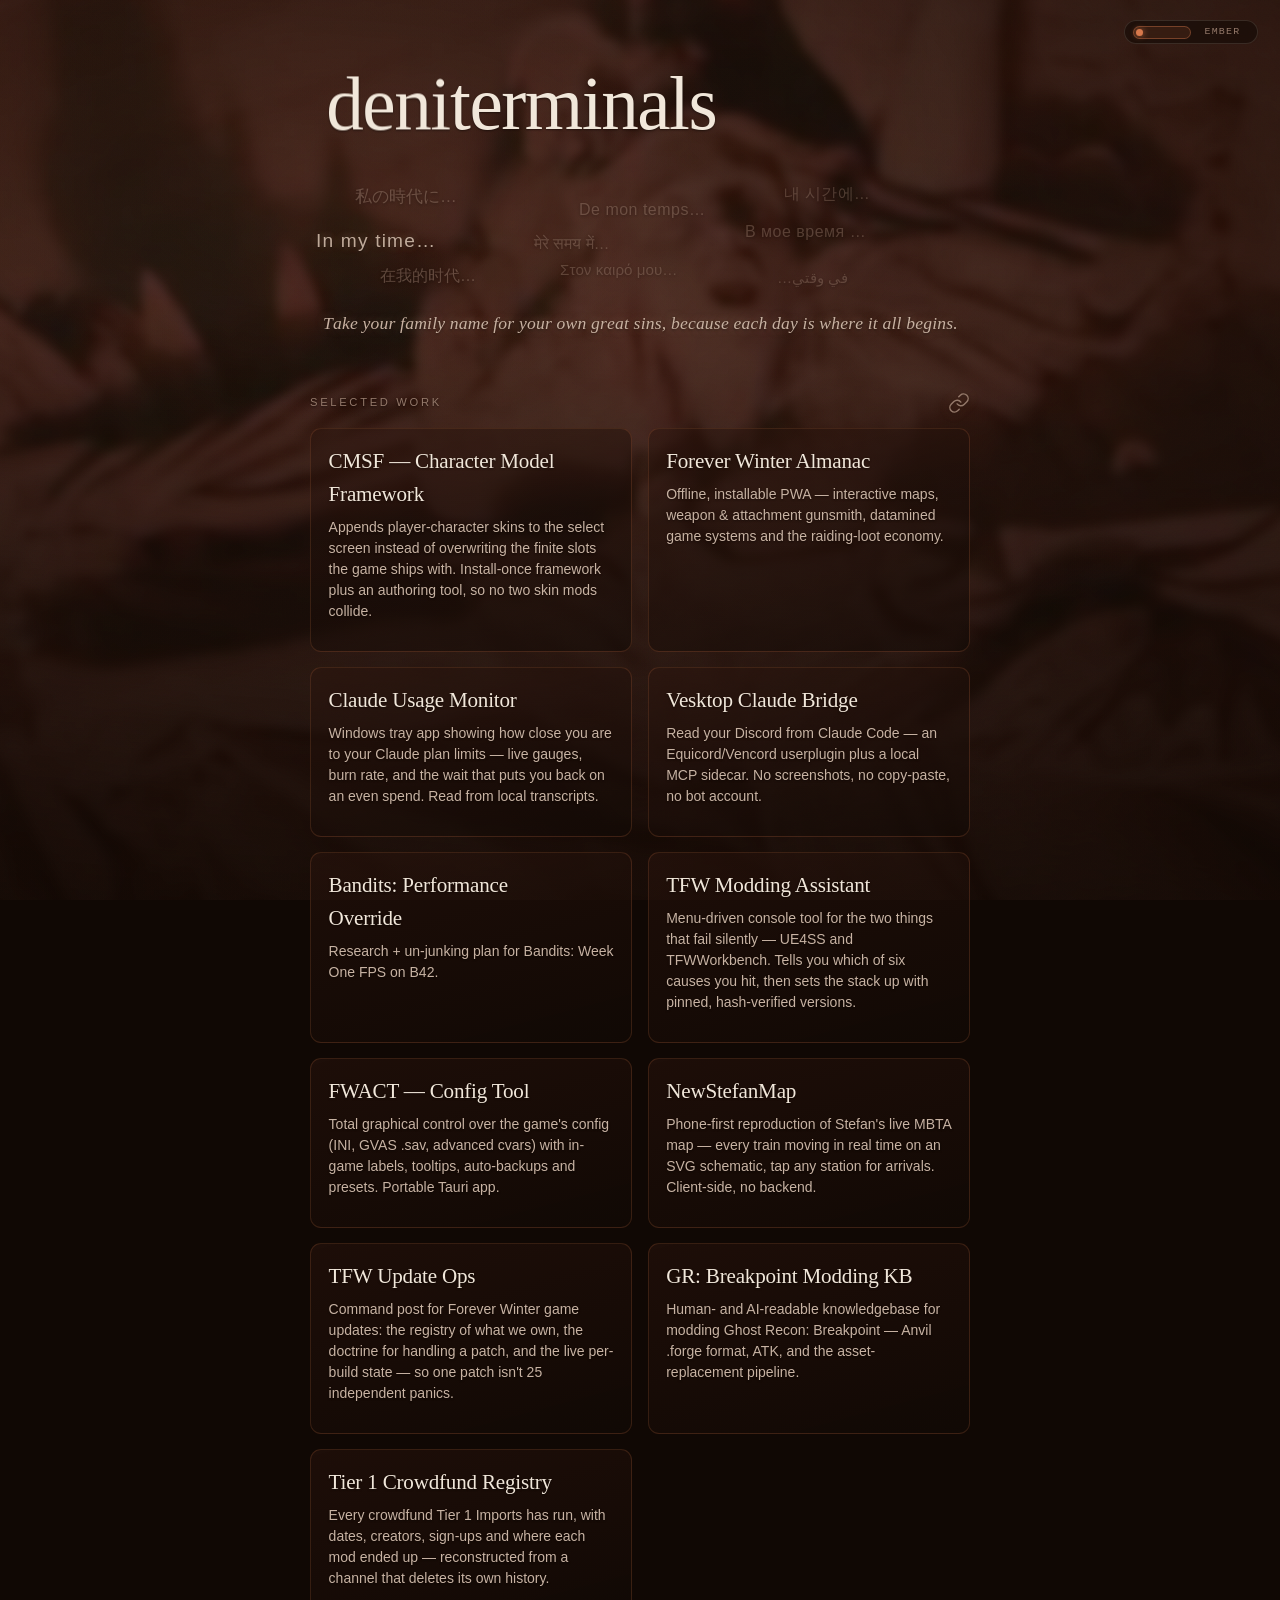
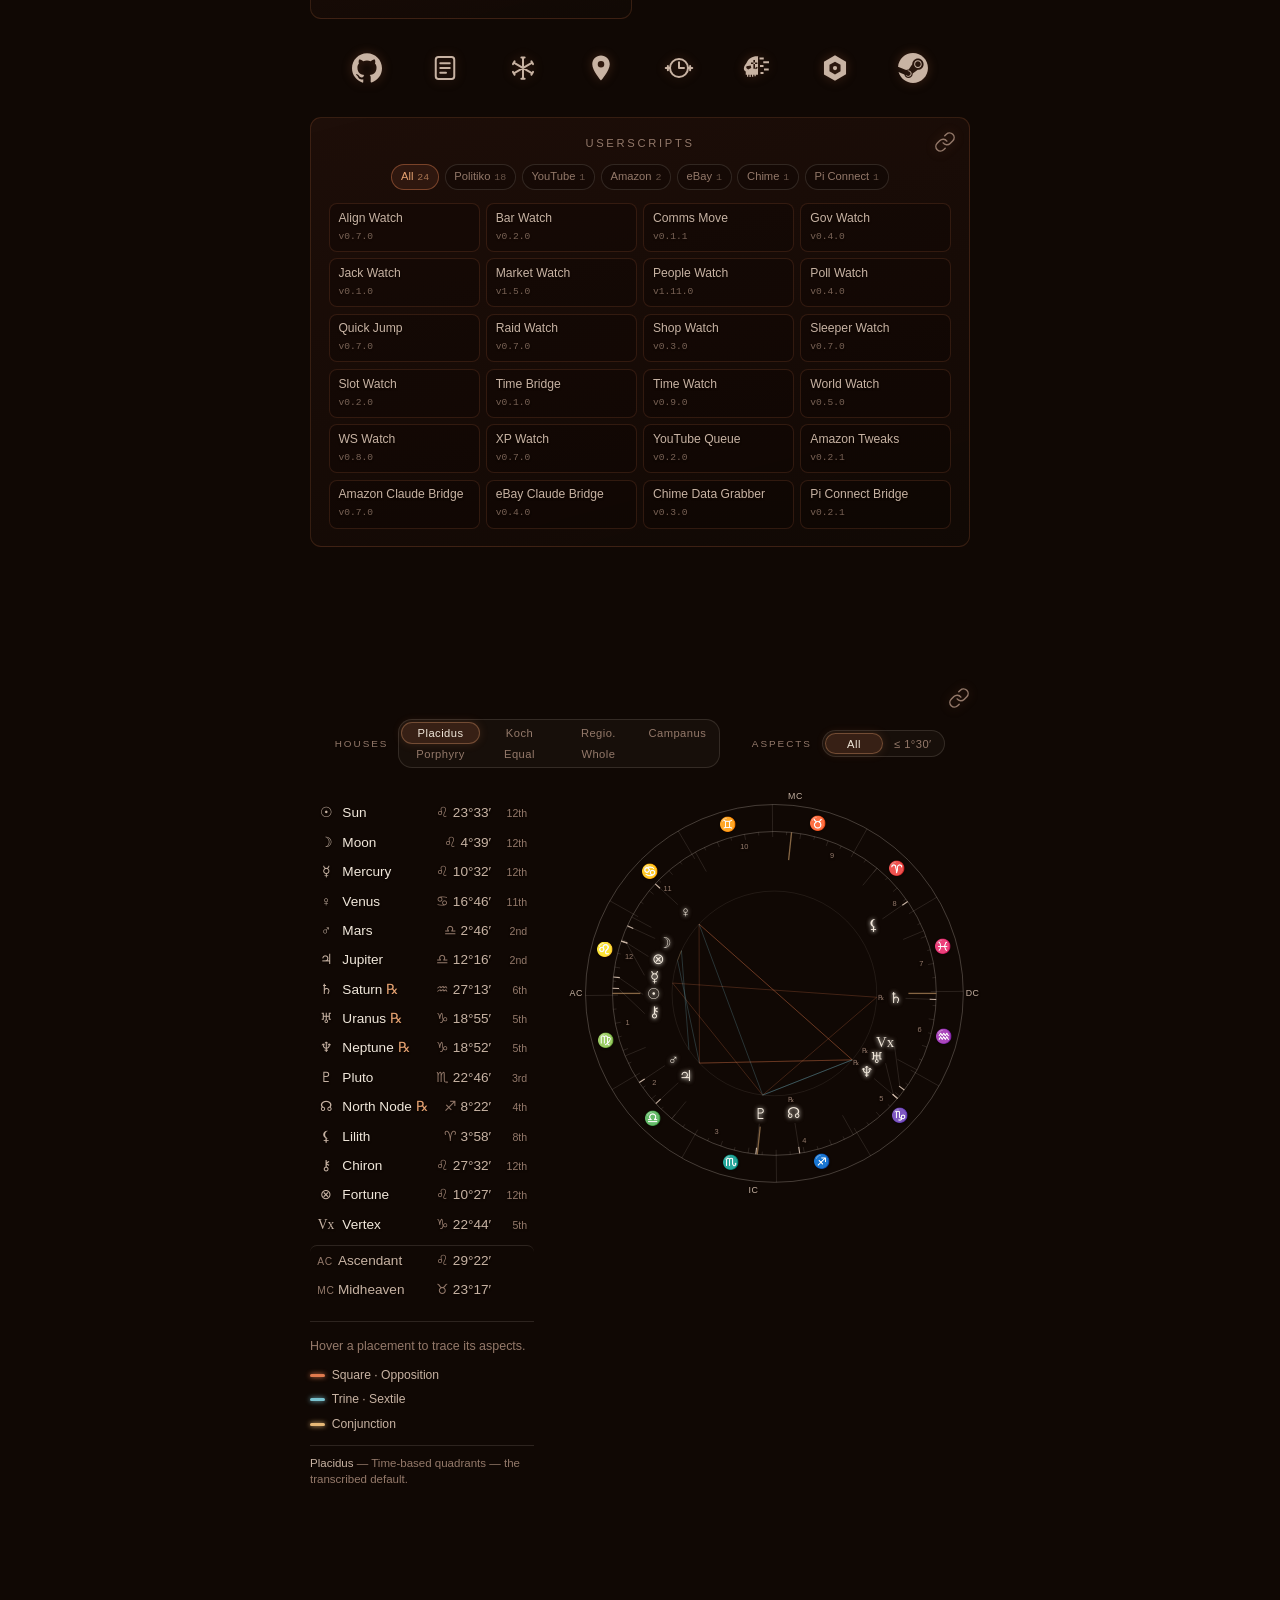
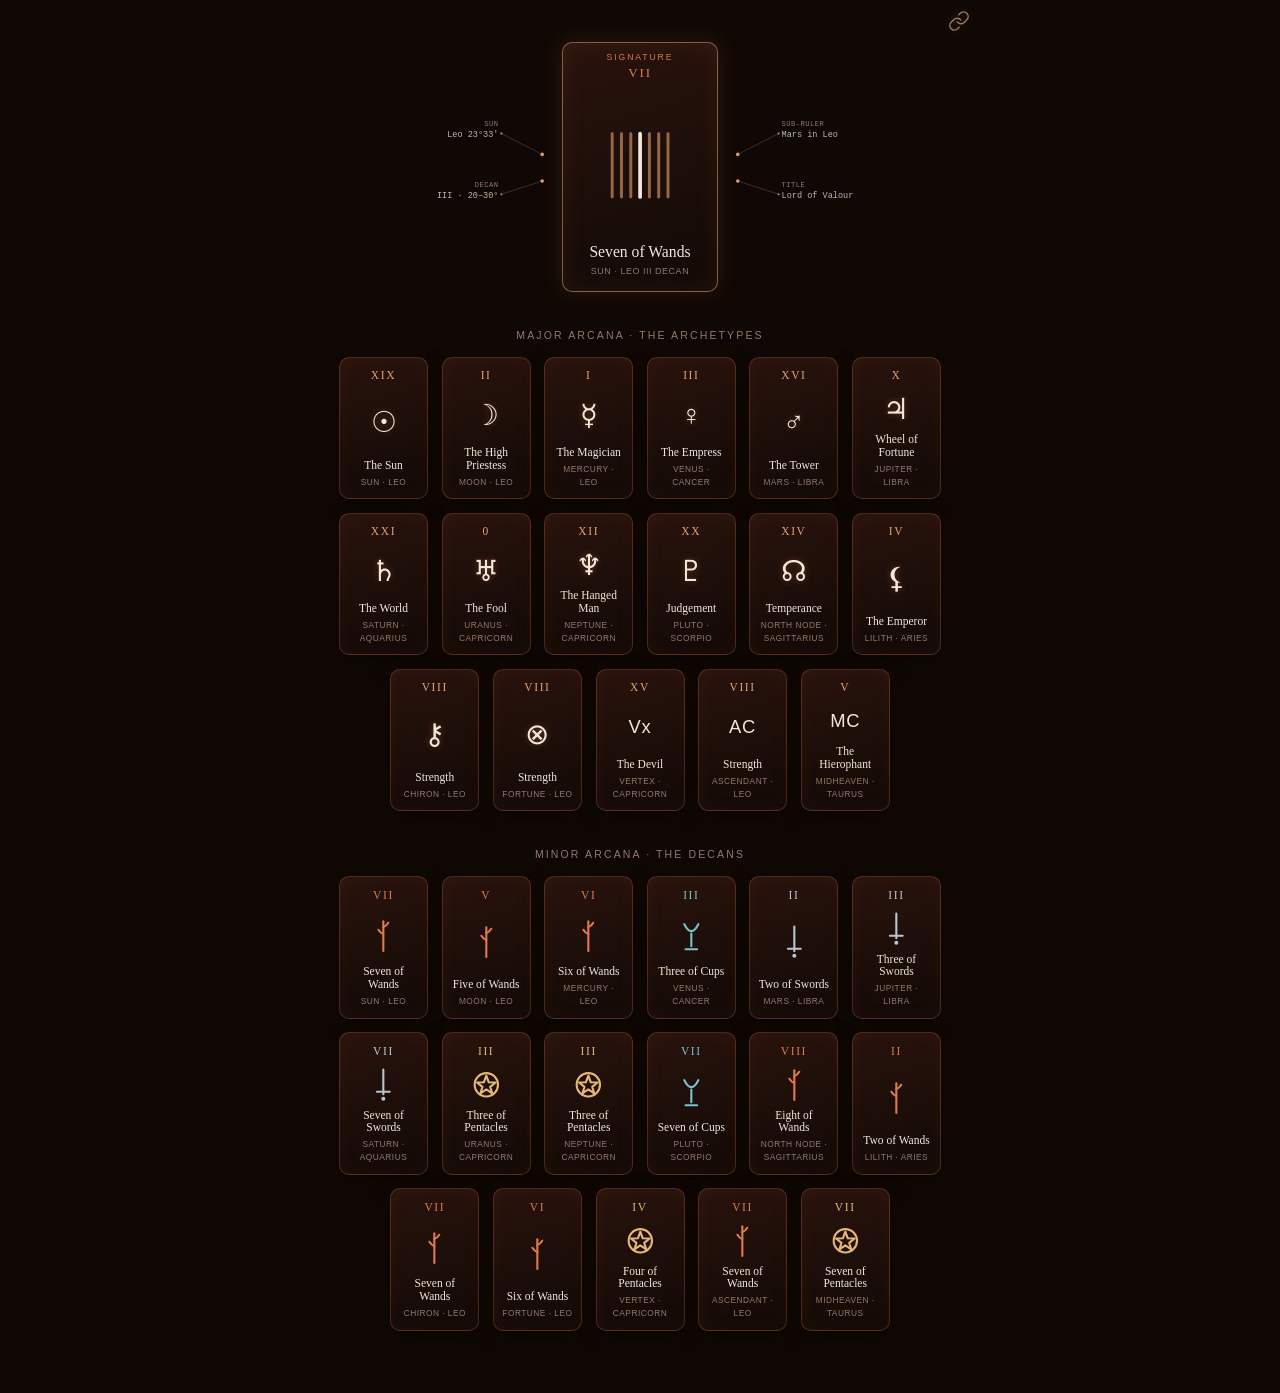
==== commit c7ed05e9: "Read the blog viewer from the blog's existing feed The viewer was reading a posts.json the blog does" ====
--- a/index.html
+++ b/index.html
@@ -16,7 +16,7 @@
        the background layers, the theme switch, post prose — and the blog loads
        it from here too. styles.css is this page's own. -->
   <link rel="stylesheet" href="house.css?v=e9097e5e">
-  <link rel="stylesheet" href="styles.css?v=0784b258">
+  <link rel="stylesheet" href="styles.css?v=2bb574a1">
 
   <!-- Mount the saved theme before the first paint, so a visitor who chose one
        last time doesn't watch the default palette flash past. Deliberately
@@ -168,7 +168,7 @@
          floating square with the titles down a sidebar and the chosen post
          beside it. It starts folded into a small drifting pane that gives
          nothing away, and unfolds when that's clicked (or when the page is
-         opened on #blog). blog.js renders both from the blog's posts.json and
+         opened on #blog). blog.js renders both from the blog's feed.xml and
          keeps the section hidden until real posts land, as userscripts.js does
          with the rack, so a failed fetch leaves nothing behind. It sits in the
          markup rather than being injected whole for #current's reason:
@@ -192,6 +192,6 @@
   <script src="shelf.js?v=c02bdc49"></script>
   <script src="permalinks.js?v=4c820fd5"></script>
   <script src="userscripts.js?v=a82e2878"></script>
-  <script src="blog.js?v=df1e163c"></script>
+  <script src="blog.js?v=9b939502"></script>
 </body>
 </html>
--- a/styles.css
+++ b/styles.css
@@ -778,7 +778,7 @@
 /* ================= Blog device ================= */
 /* The posts from dataterminals/blog, read in place: a floating square with the
    titles down a sidebar on its left and the chosen post beside it. blog.js
-   renders it from the blog's posts.json; the post body is the blog's own HTML,
+   renders it from the blog's Atom feed; the post body is the blog's own HTML,
    set by .prose in house.css, so it reads the same here as on the blog. It
    starts folded into a small pane (.blog__seed) and unfolds when that's
    clicked; .is-open on the section marks the unfolded state.
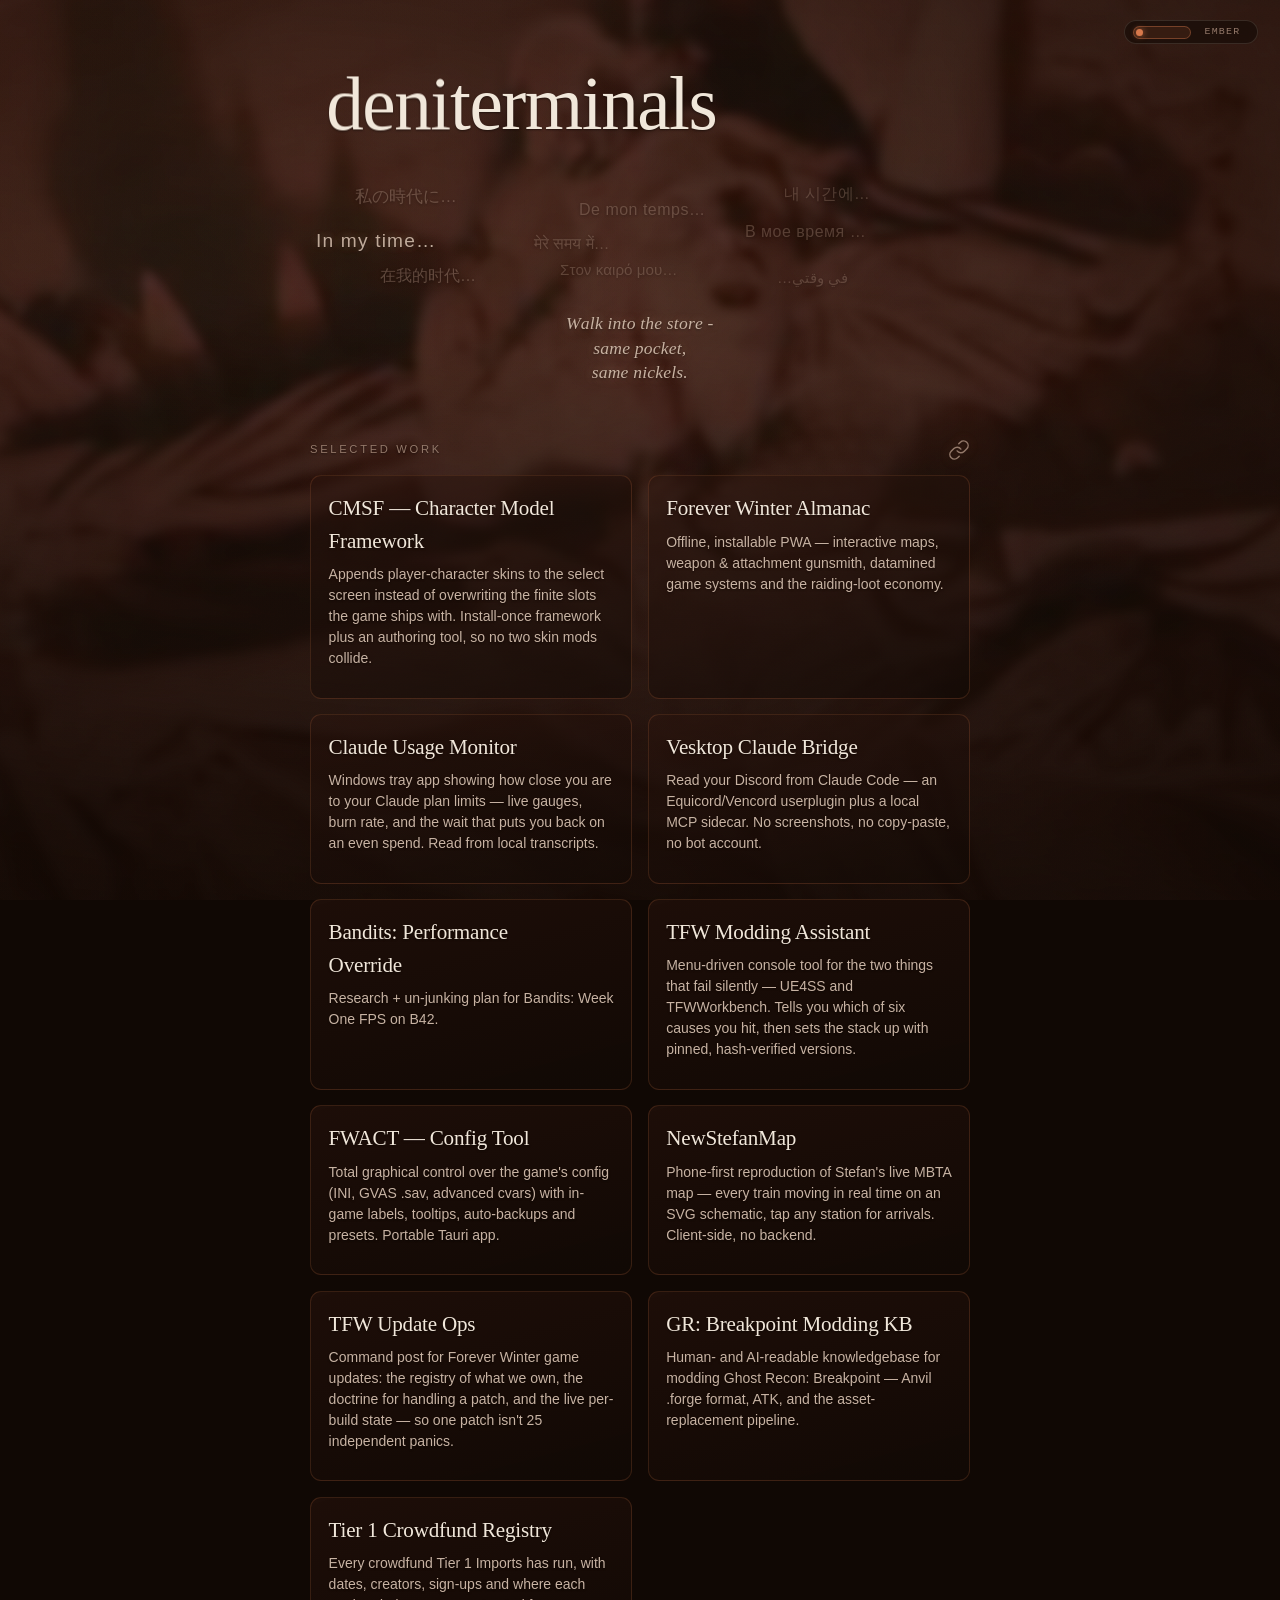
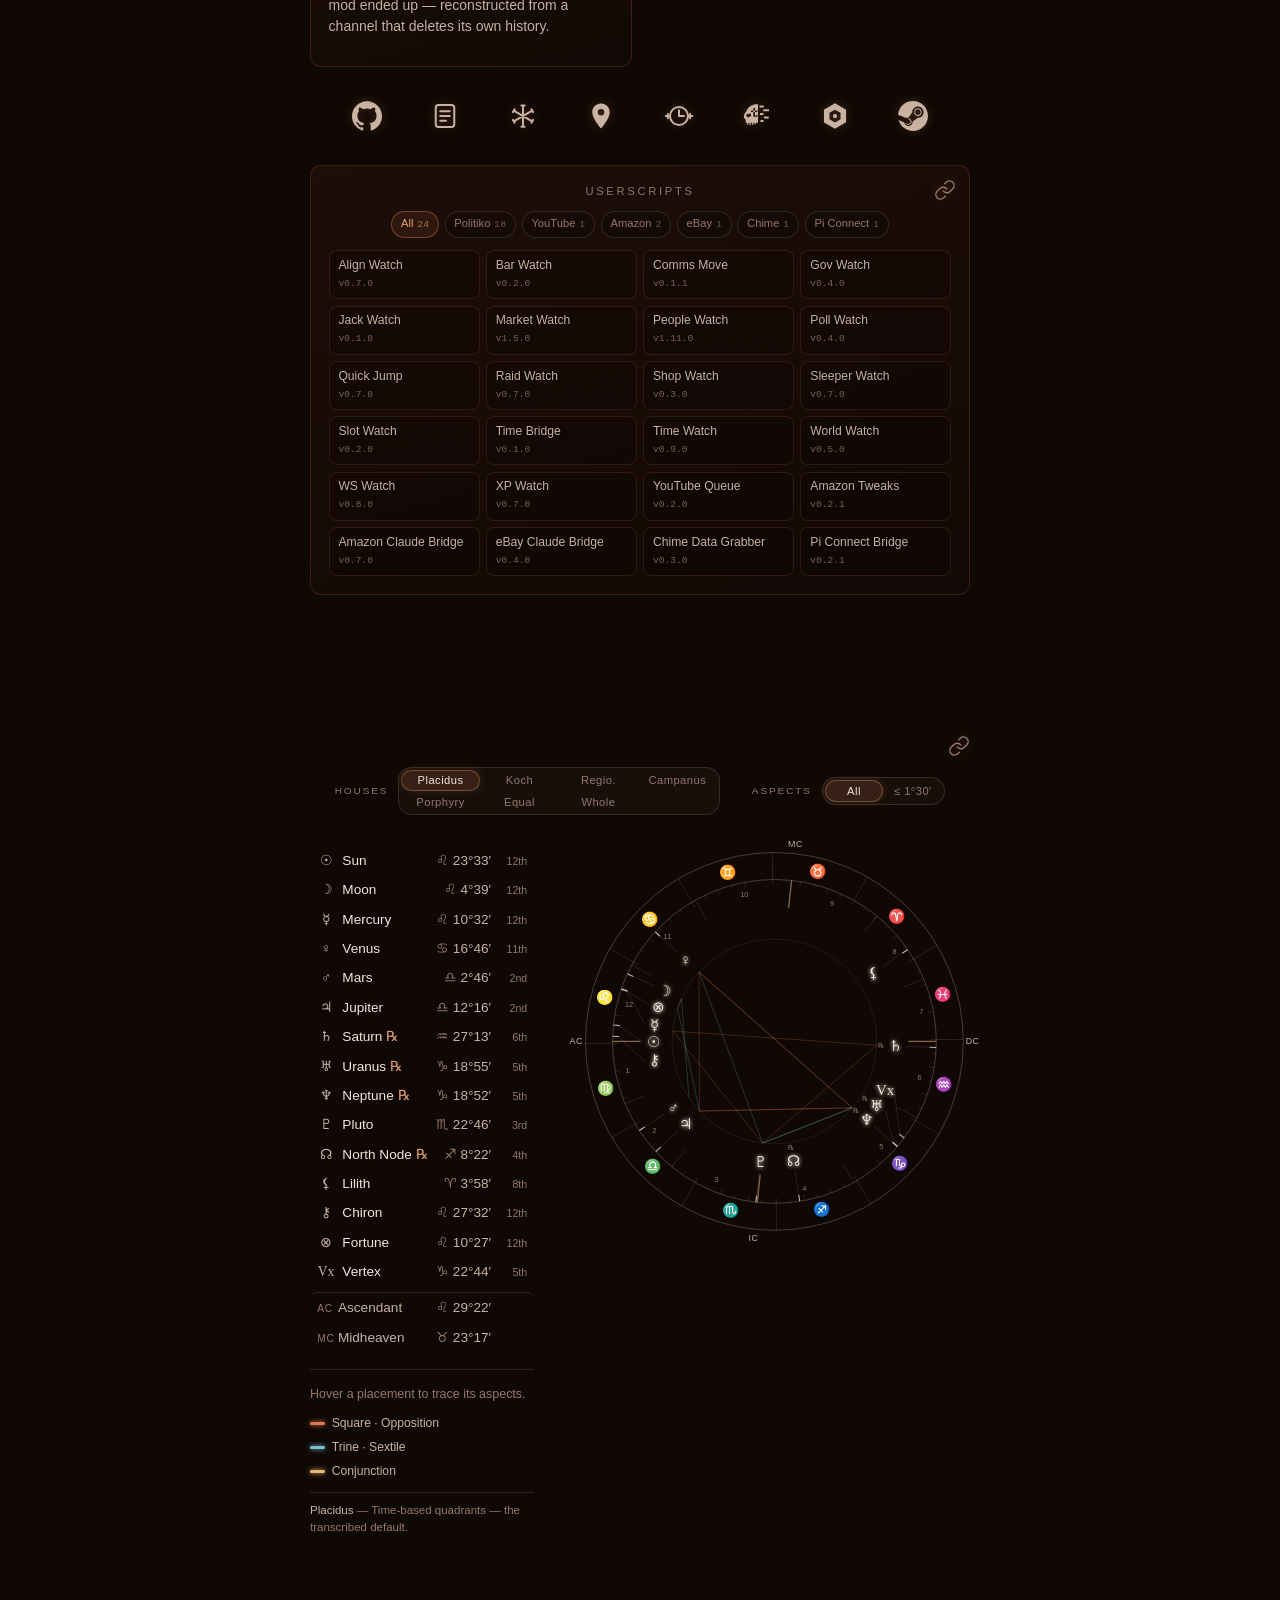
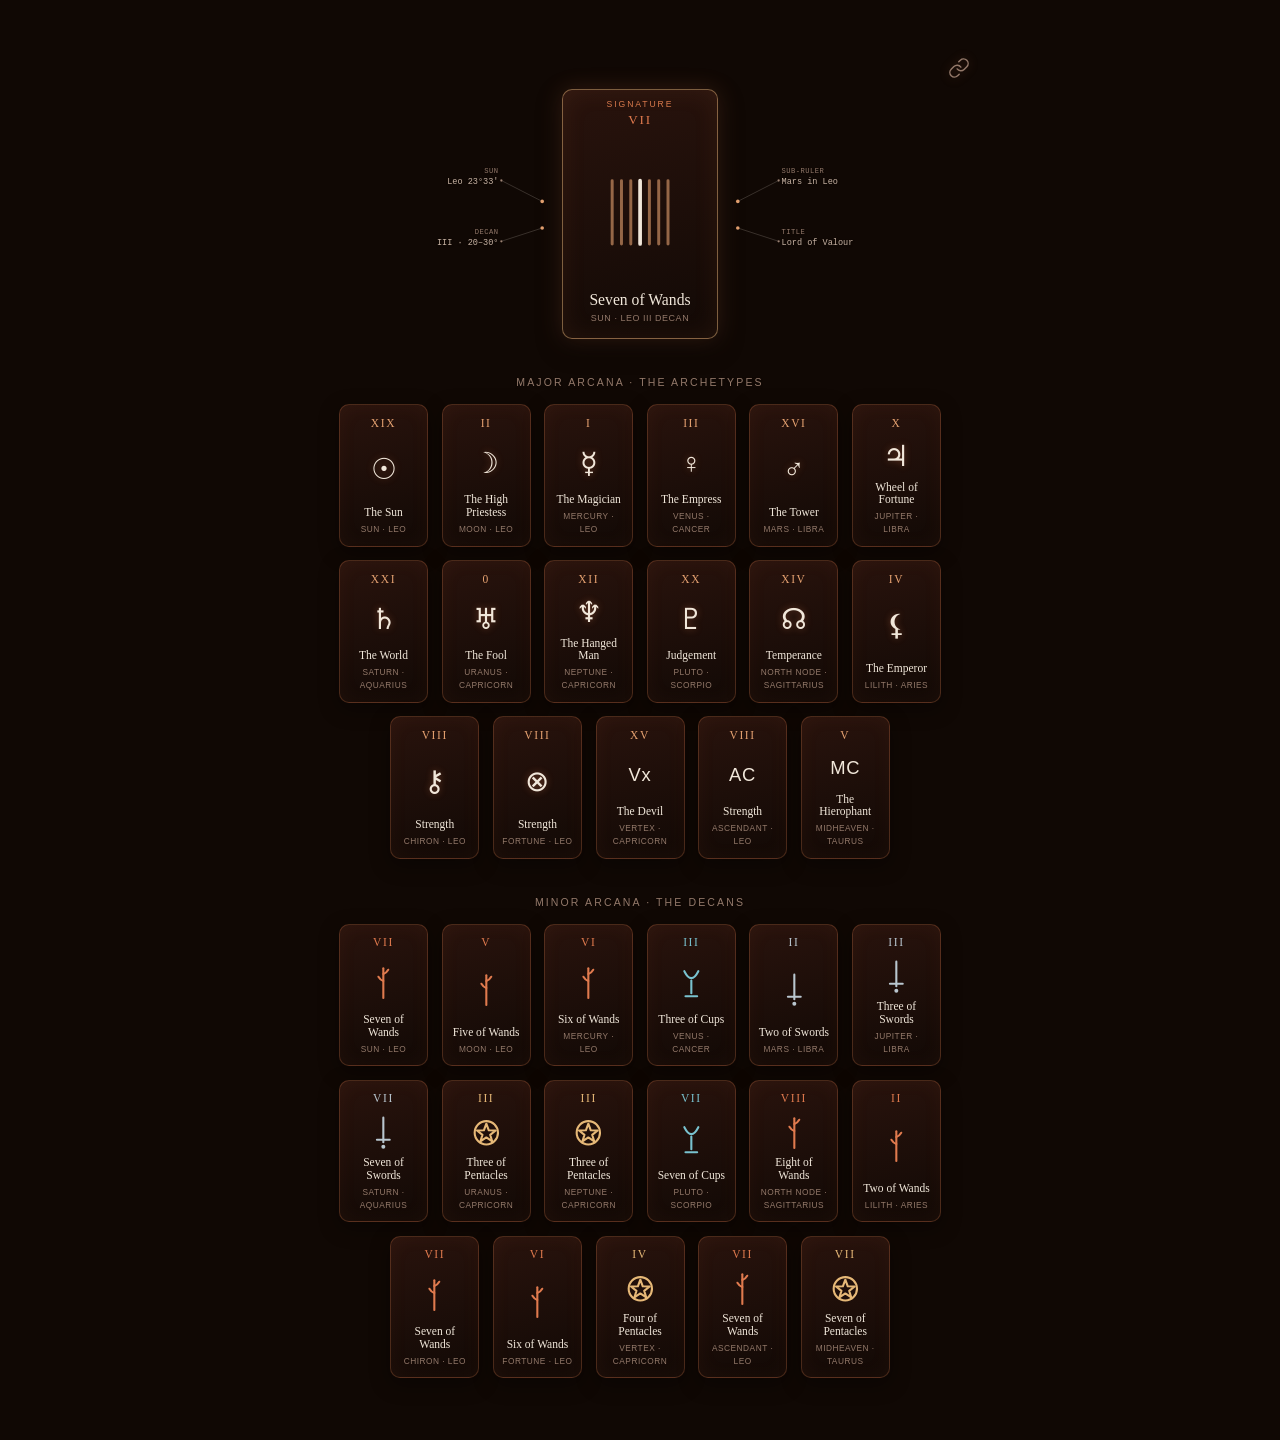
==== commit af208f9e: "Fold the blog device down to a line of light Folded, the device was a small square pane with its sid" ====
--- a/index.html
+++ b/index.html
@@ -16,7 +16,7 @@
        the background layers, the theme switch, post prose — and the blog loads
        it from here too. styles.css is this page's own. -->
   <link rel="stylesheet" href="house.css?v=e9097e5e">
-  <link rel="stylesheet" href="styles.css?v=2bb574a1">
+  <link rel="stylesheet" href="styles.css?v=12e11be2">
 
   <!-- Mount the saved theme before the first paint, so a visitor who chose one
        last time doesn't watch the default palette flash past. Deliberately
@@ -166,9 +166,9 @@
 
     <!-- The blog viewer: the posts from dataterminals/blog, read in place — a
          floating square with the titles down a sidebar and the chosen post
-         beside it. It starts folded into a small drifting pane that gives
-         nothing away, and unfolds when that's clicked (or when the page is
-         opened on #blog). blog.js renders both from the blog's feed.xml and
+         beside it. It starts folded down to a thin floating line of light that
+         gives nothing away, and powers up when that's clicked (or when the
+         page is opened on #blog). blog.js renders both from the blog's feed.xml and
          keeps the section hidden until real posts land, as userscripts.js does
          with the rack, so a failed fetch leaves nothing behind. It sits in the
          markup rather than being injected whole for #current's reason:
@@ -192,6 +192,6 @@
   <script src="shelf.js?v=c02bdc49"></script>
   <script src="permalinks.js?v=4c820fd5"></script>
   <script src="userscripts.js?v=a82e2878"></script>
-  <script src="blog.js?v=9b939502"></script>
+  <script src="blog.js?v=6a02f13d"></script>
 </body>
 </html>
--- a/styles.css
+++ b/styles.css
@@ -780,13 +780,25 @@
    titles down a sidebar on its left and the chosen post beside it. blog.js
    renders it from the blog's Atom feed; the post body is the blog's own HTML,
    set by .prose in house.css, so it reads the same here as on the blog. It
-   starts folded into a small pane (.blog__seed) and unfolds when that's
+   starts folded into a line of light (.blog__seed) and unfolds when that's
    clicked; .is-open on the section marks the unfolded state.
 
    No `display` on .blog itself: blog.js keeps the section behind `hidden` until
    posts land, and a class-level display would outrank the UA sheet's rule for
-   the attribute and show an empty band — the same arrangement as .uscripts. */
+   the attribute and show an empty band — the same arrangement as .uscripts.
+
+   The line is tokens rather than one rule's values, because the device draws
+   it too while it morphs (.blog__device::after), and the line it opens out of
+   and collapses into has to be this one: its thickness and corners; a white
+   core going to the theme's own white at its edges, the wordmark's parchment;
+   a tight bloom around it; and a halo running out through the parchment into
+   the accent. */
 .blog {
+  --seed-h: 10px;
+  --seed-r: 2px;
+  --seed-core: linear-gradient(180deg, rgba(var(--parch-rgb), 0.6), rgba(var(--parch-rgb), 0) 40% 60%, rgba(var(--parch-rgb), 0.6)), #fff;
+  --seed-glow: 0 0 3px rgba(255, 255, 255, 0.95), 0 0 12px 1px rgba(var(--parch-rgb), 0.65);
+  --seed-halo: 0 0 26px 4px rgba(var(--parch-rgb), 0.3), 0 0 64px 10px rgba(var(--accent-rgb), 0.26);
   position: relative;                         /* anchors the permalink handle */
   padding-top: clamp(1.5rem, 4vh, 2rem);      /* the chart's band, for the handle */
   padding-bottom: 7vh;                        /* ends the page, so it carries the tail */
@@ -795,86 +807,84 @@
    drops to the chart's 2vh. Where :has() isn't supported the gap is merely
    generous. */
 .tarot:has(+ .blog:not([hidden])) { padding-bottom: 2vh; }
-/* Folded, the section is scenery, and a chain handle beside a drifting pane
+/* Folded, the section is scenery, and a chain handle beside a drifting line
    would give the game away. It comes back with the device. */
 .blog:not(.is-open) > .permalink { display: none; }
 
 /* ---- Folded ---- */
-/* Until someone opens it, the device is folded into a small pane drifting at
-   the foot of the page — one more floating thing, like the shelf's icons and
-   the tagline's fragments. Nothing on it says blog. It's the device in
-   miniature: the panel's outline and ground, a halo on shelf-flicker's rhythm,
-   and the rule down its sidebar's edge. It wanders slower and wider than the
-   icons do, with a tilt on a period of its own so the two never fall into step,
-   and it steadies and brightens under the pointer, which is all the invitation
-   it gives. blog.js grows the device out of this exact box, and folds it back
-   into it.
-
-   Both motions' 0% keyframes are the resting pose, on purpose: the pane comes
+/* Until someone opens it, the device is powered down to a single line of light
+   floating at the foot of the page — a terminal's last scanline: long, thin,
+   white, glowing. One more floating thing, like the shelf's icons and the
+   tagline's fragments, and nothing on it says blog. It floats rather than
+   wanders — a slow rise and settle, with a roll on a period of its own so the
+   two never fall into step — and it steadies and brightens under the pointer,
+   which is all the invitation it gives. blog.js powers the device up out of
+   this exact box, and back down into it. Its measure and light are the tokens
+   on .blog; the halo wavers on shelf-flicker's rhythm, with the icons.
+
+   Both motions' 0% keyframes are the resting pose, on purpose: the line comes
    back there after a fold (display:none restarts its animations), and that's
    where the fold lands the device. */
 .blog__seed {
-  --seed: 60px;
+  --seed-w: 176px;
   position: relative;
   display: block;
-  width: var(--seed);
-  height: var(--seed);
-  margin: 1.2rem auto 1.8rem;                 /* blog.js reads these back to land a fold */
+  width: var(--seed-w);
+  height: var(--seed-h);
+  margin: 2.6rem auto 3.3rem;                 /* blog.js reads these back to land a fold, */
   padding: 0;
-  border: 1px solid rgba(var(--accent-rgb), 0.32);
-  border-radius: 12px;
-  background: linear-gradient(165deg, rgba(var(--card-rgb), 0.78), rgba(var(--card-foot-rgb), 0.86));
-  box-shadow: 0 8px 22px rgba(0, 0, 0, 0.38), inset 0 0 14px rgba(var(--accent-rgb), 0.07);
+  border: 0;
+  border-radius: var(--seed-r);               /* and this, to square the corners as it lands */
+  background: var(--seed-core);
+  box-shadow: var(--seed-glow);
   cursor: pointer;
-  animation: blog-seed-wander 19.3s ease-in-out infinite, blog-seed-tilt 12.7s ease-in-out infinite;
-  transition: border-color 0.3s var(--ease), scale 0.3s var(--ease);
+  animation: blog-seed-float 16.9s ease-in-out infinite, blog-seed-roll 11.3s ease-in-out infinite;
+  transition: scale 0.3s var(--ease), box-shadow 0.3s var(--ease);
 }
 /* The class's display would otherwise outrank the attribute. */
 .blog__seed[hidden] { display: none; }
 .blog__seed::before {                         /* the halo */
   content: "";
   position: absolute;
-  inset: -1px;
+  inset: 0;
   border-radius: inherit;
-  box-shadow: 0 0 16px rgba(var(--accent-rgb), 0.24), 0 0 40px rgba(var(--accent-rgb), 0.13);
+  box-shadow: var(--seed-halo);
   opacity: 0.9;
   pointer-events: none;
   animation: shelf-flicker 8.1s ease-in-out infinite;
   animation-delay: -5.1s;
   transition: box-shadow 0.3s var(--ease);
 }
-.blog__seed::after {                          /* the sidebar's rule, in miniature */
+/* A line this thin is a hard thing to hit, so the button reaches past it: a
+   pseudo-element is the button's own box as far as the pointer's concerned. */
+.blog__seed::after {
   content: "";
   position: absolute;
-  top: 0;
-  bottom: 0;
-  left: 31%;
-  width: 1px;
-  background: var(--hair);
+  inset: -16px -10px;
 }
 .blog__seed:hover,
 .blog__seed:focus-visible {
-  border-color: rgba(var(--accent-rgb), 0.58);
-  scale: 1.06;
+  scale: 1.04;
+  box-shadow: 0 0 4px #fff, 0 0 15px 2px rgba(var(--parch-rgb), 0.8);
   outline: none;
   animation-play-state: paused;
 }
 .blog__seed:hover::before,
 .blog__seed:focus-visible::before {
-  box-shadow: 0 0 20px rgba(var(--accent-soft-rgb), 0.4), 0 0 48px rgba(var(--accent-rgb), 0.22);
-}
-
-@keyframes blog-seed-wander {
+  box-shadow: 0 0 32px 6px rgba(var(--parch-rgb), 0.38), 0 0 78px 14px rgba(var(--accent-rgb), 0.36);
+}
+
+@keyframes blog-seed-float {
   0%, 100% { translate: 0 0; }
-  22%      { translate: 9px -6px; }
-  47%      { translate: -3px -11px; }
-  71%      { translate: -11px -2px; }
-  88%      { translate: -5px 5px; }
-}
-@keyframes blog-seed-tilt {
+  23%      { translate: 5px -8px; }
+  48%      { translate: -2px -3px; }
+  74%      { translate: -6px -10px; }
+  90%      { translate: -2px -2px; }
+}
+@keyframes blog-seed-roll {
   0%, 100% { rotate: 0deg; }
-  30%      { rotate: 3.5deg; }
-  64%      { rotate: -4deg; }
+  33%      { rotate: 1.6deg; }
+  68%      { rotate: -1.4deg; }
 }
 
 /* The square, and its drift. Translate-only: even the shelf's fraction of a
@@ -912,6 +922,33 @@
 @keyframes blog-reveal {
   from { opacity: 0; }
   to   { opacity: 1; }
+}
+
+/* While it morphs, the line runs across its middle: the glass opens out of it
+   and collapses back into it, and at either end of the morph the box is the
+   line's own height, so the two are one. --lit, which blog.js sets every frame,
+   is how much of it is showing — 1 at the line, 0 at the square — so it fades
+   like a seam as the device opens and brightens as it closes. The device's own
+   halo (below) trades places with the line's in step, held off its flicker
+   until the morph is done; it picks the rhythm back up within a hair of where
+   it's left. */
+.blog__device.is-morphing::before {
+  animation: none;
+  opacity: calc(0.9 * (1 - var(--lit, 0)));
+}
+.blog__device.is-morphing::after {
+  content: "";
+  position: absolute;
+  top: calc(50% - var(--seed-h) / 2);
+  left: 0;
+  right: 0;
+  z-index: 2;
+  height: var(--seed-h);
+  border-radius: var(--seed-r);
+  background: var(--seed-core);
+  box-shadow: var(--seed-glow), var(--seed-halo);
+  opacity: var(--lit, 0);
+  pointer-events: none;
 }
 
 /* The glow, on a layer of its own so it can waver on opacity alone: box-shadow
@@ -1273,7 +1310,7 @@
    device grows tall instead of square. The grip turns to resize the list's
    height, from its own --side-h. */
 @media (max-width: 34rem) {
-  .blog__seed { --seed: 52px; }
+  .blog__seed { --seed-w: 148px; }
   .blog__device {
     aspect-ratio: auto;
     height: min(80vh, 40rem);
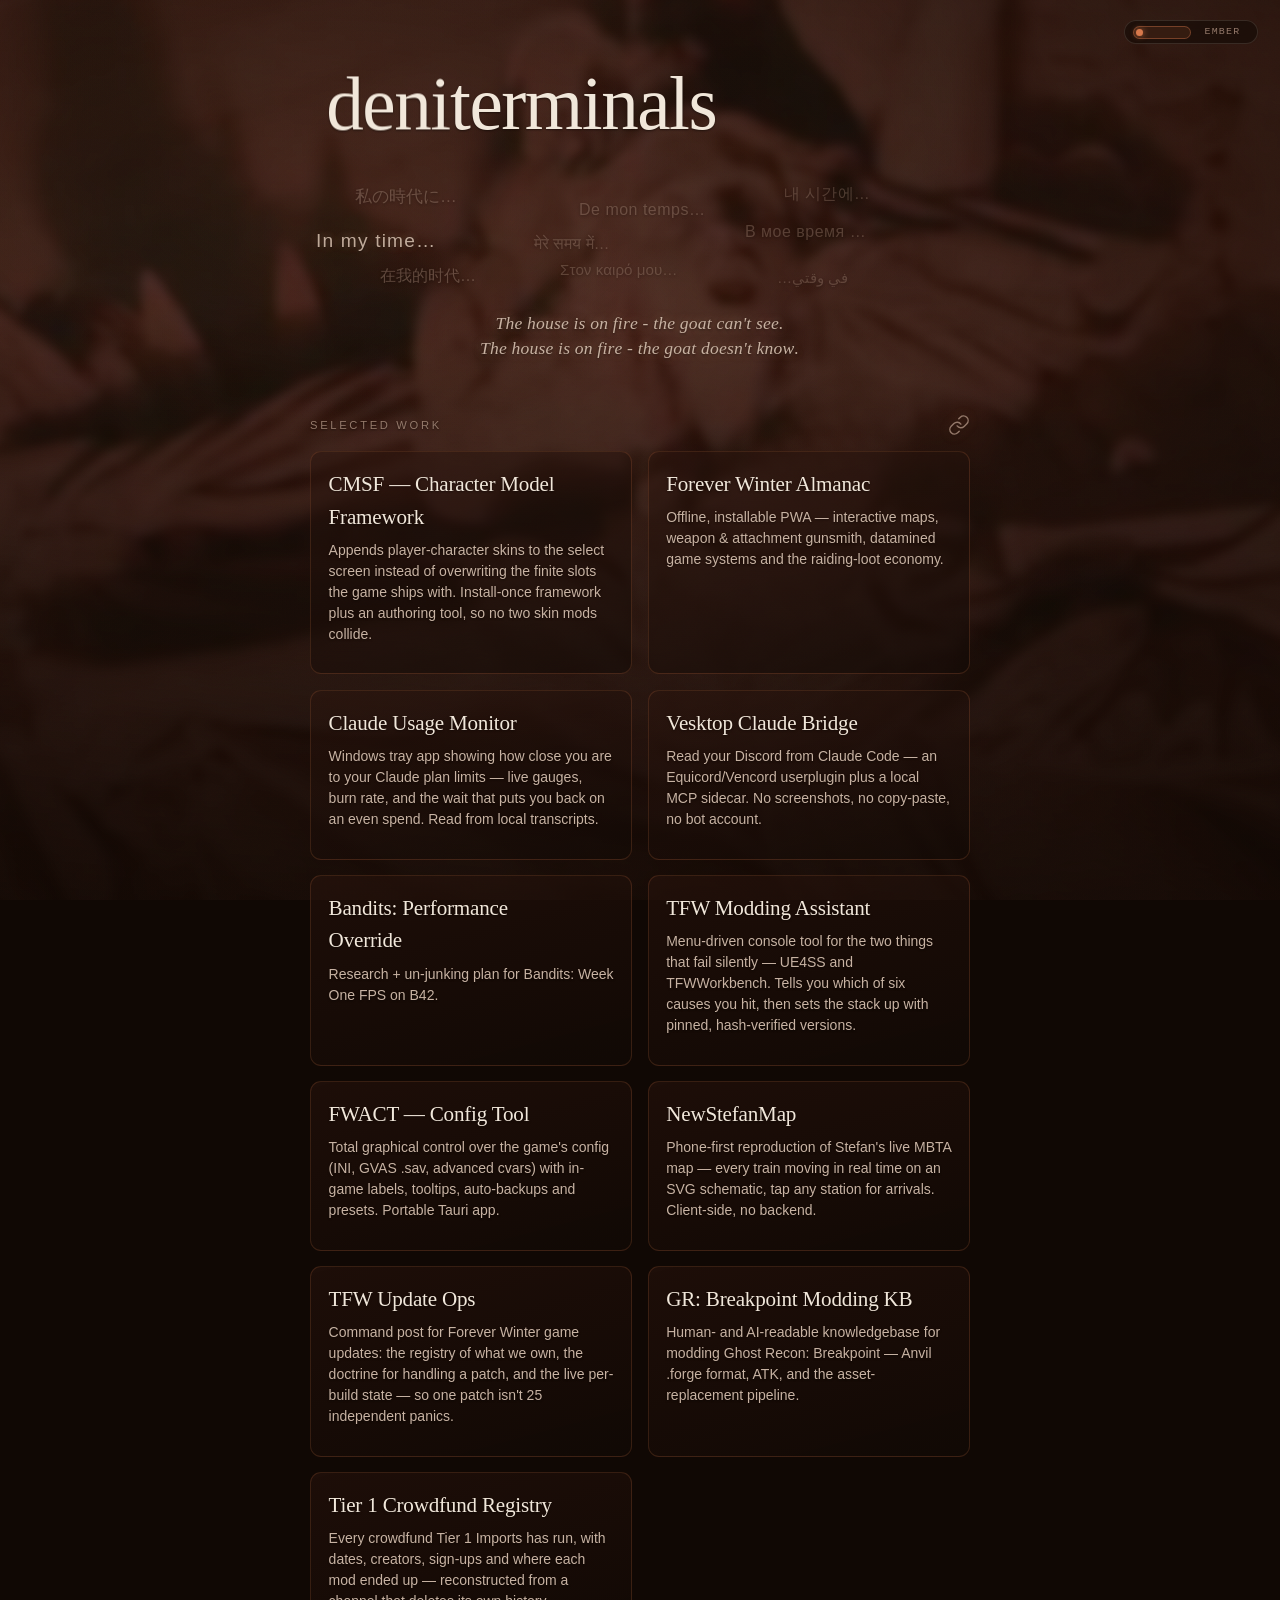
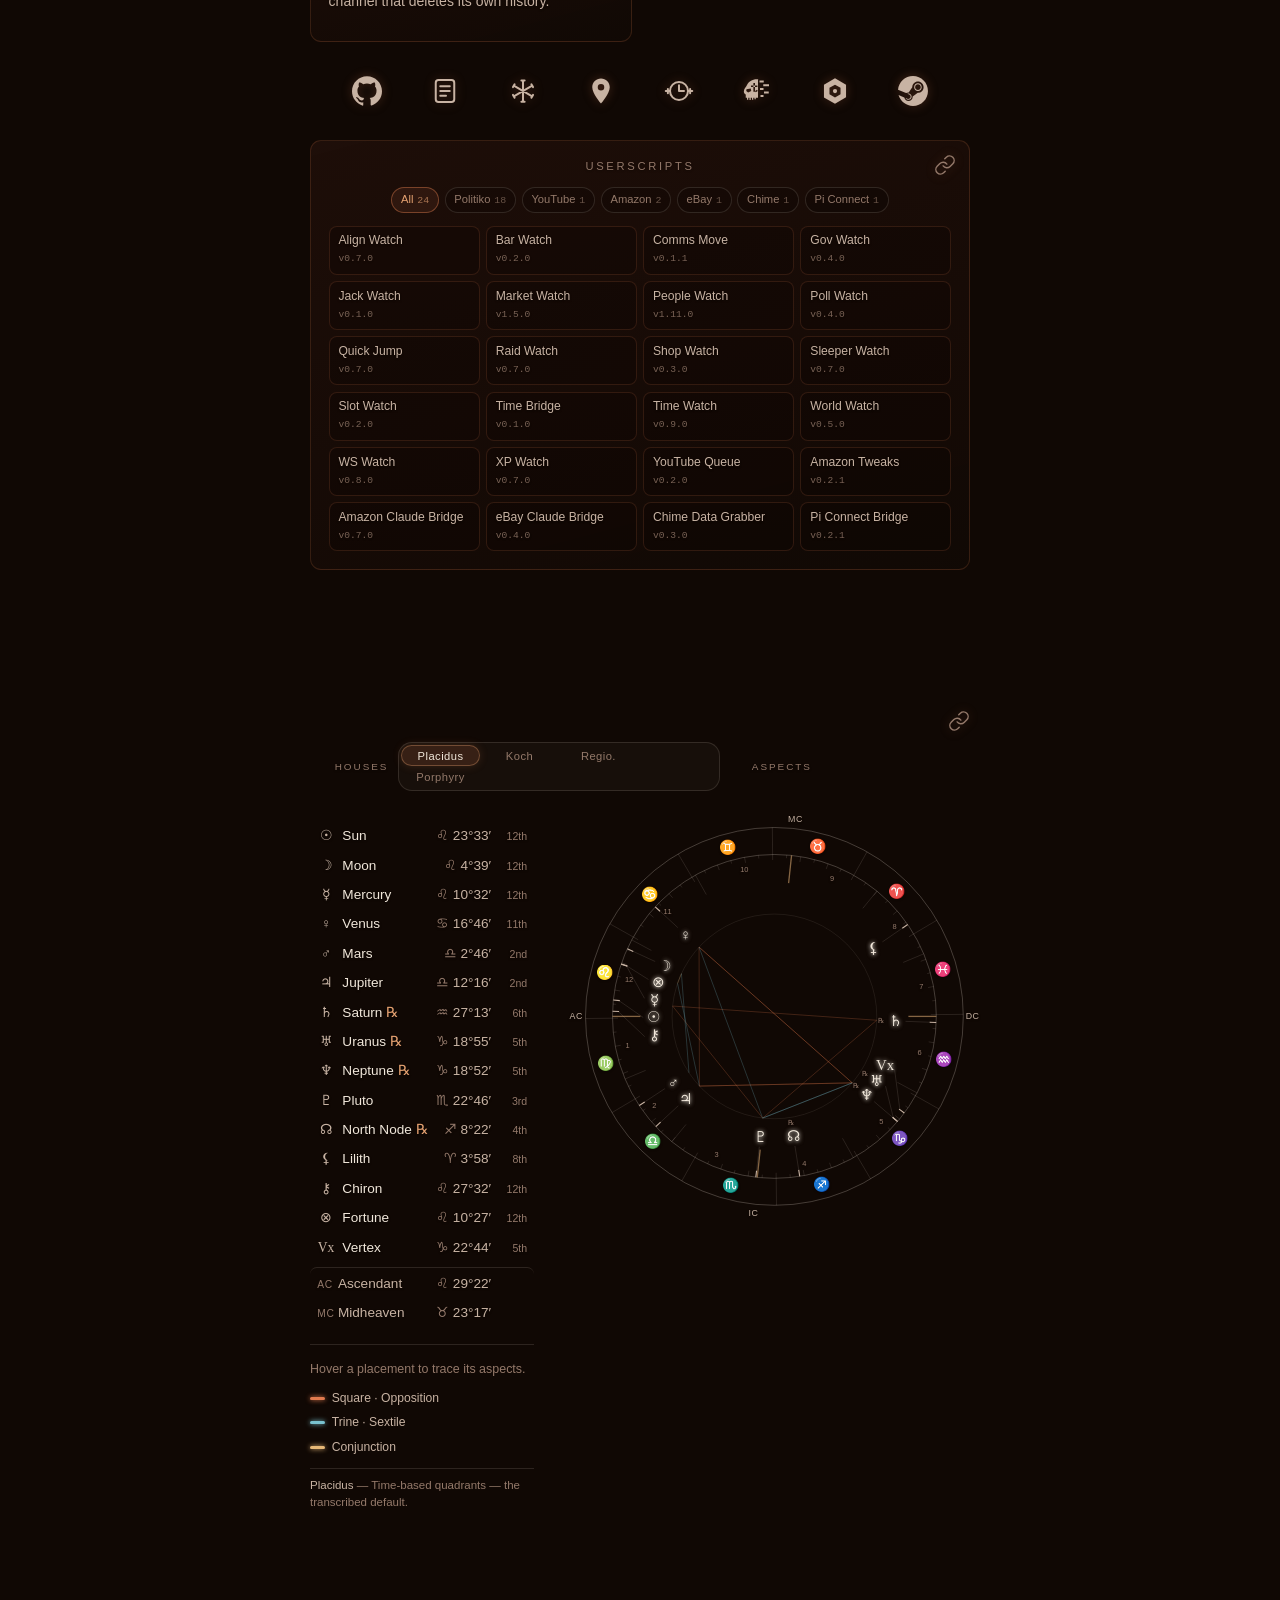
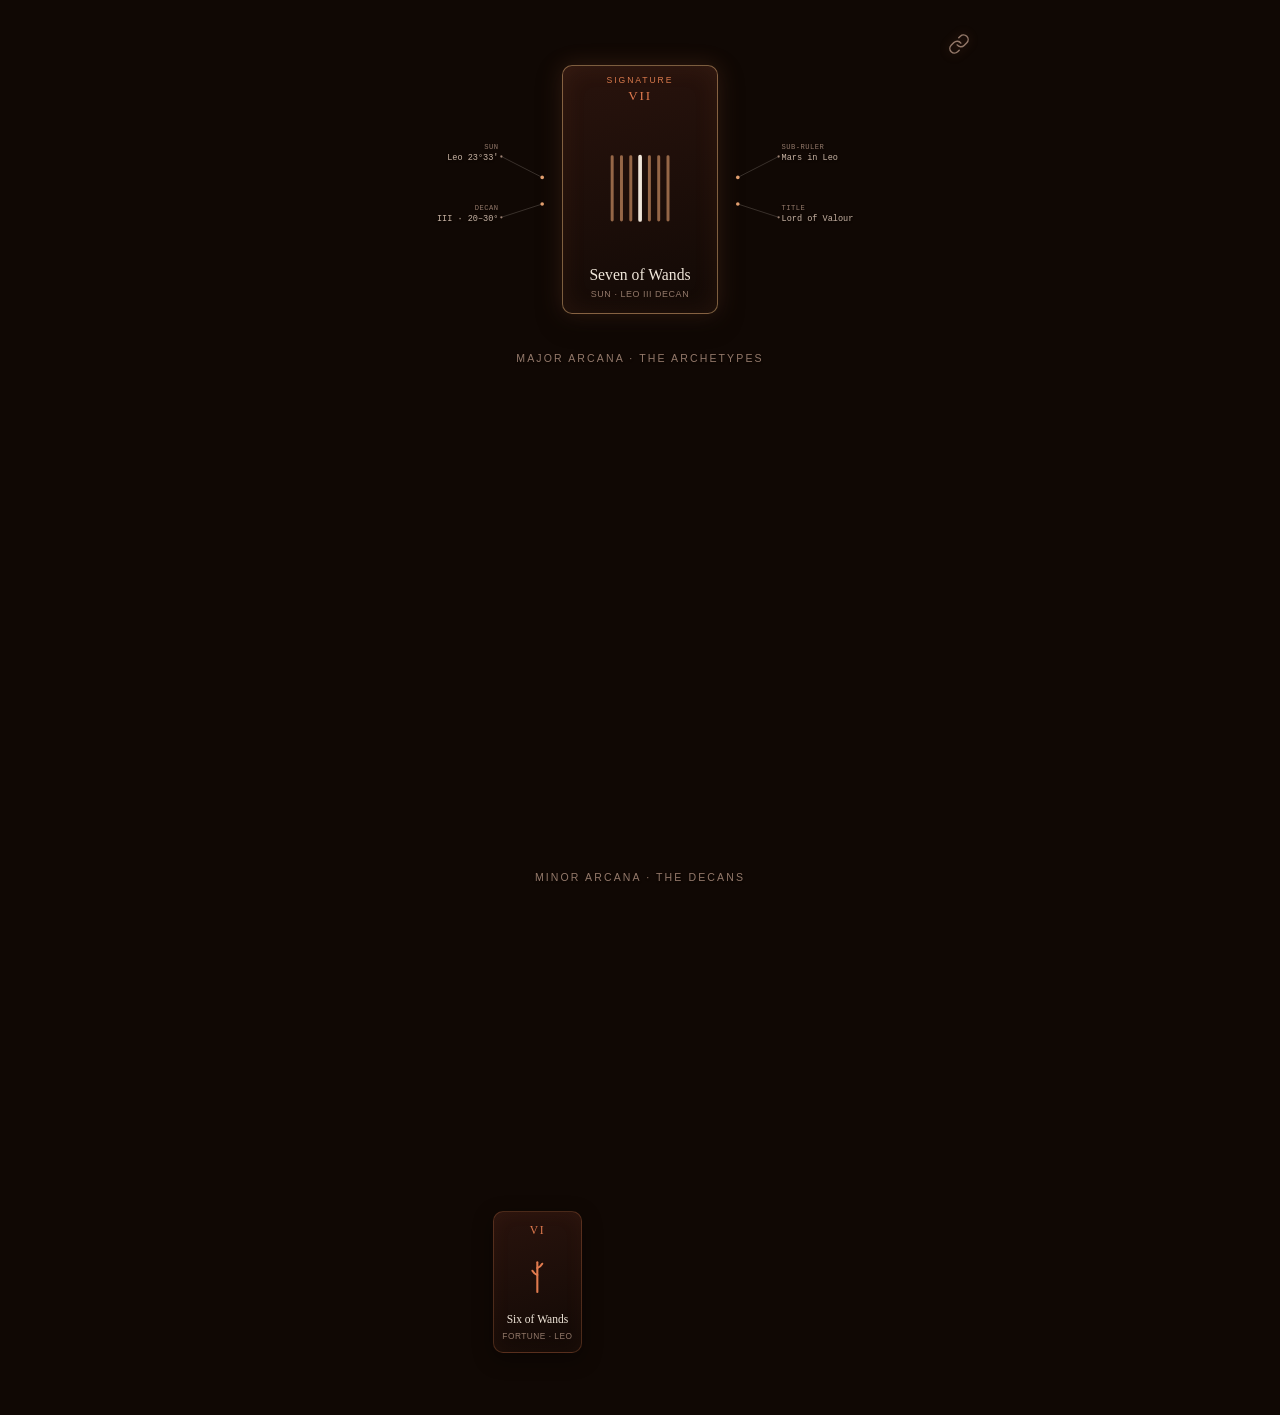
==== commit 00d801b2: "Re-stamp app.js after the phrase bank edits The two sub-tagline commits changed app.js without refre" ====
--- a/index.html
+++ b/index.html
@@ -182,7 +182,7 @@
 
   </main>
 
-  <script src="app.js?v=1e2b2fea"></script>
+  <script src="app.js?v=ce800fba"></script>
   <script src="natal.js?v=2c11ca07"></script>
   <script src="tarot.js?v=4927f168"></script>
   <script src="discord.js?v=3ebd4ad2"></script>
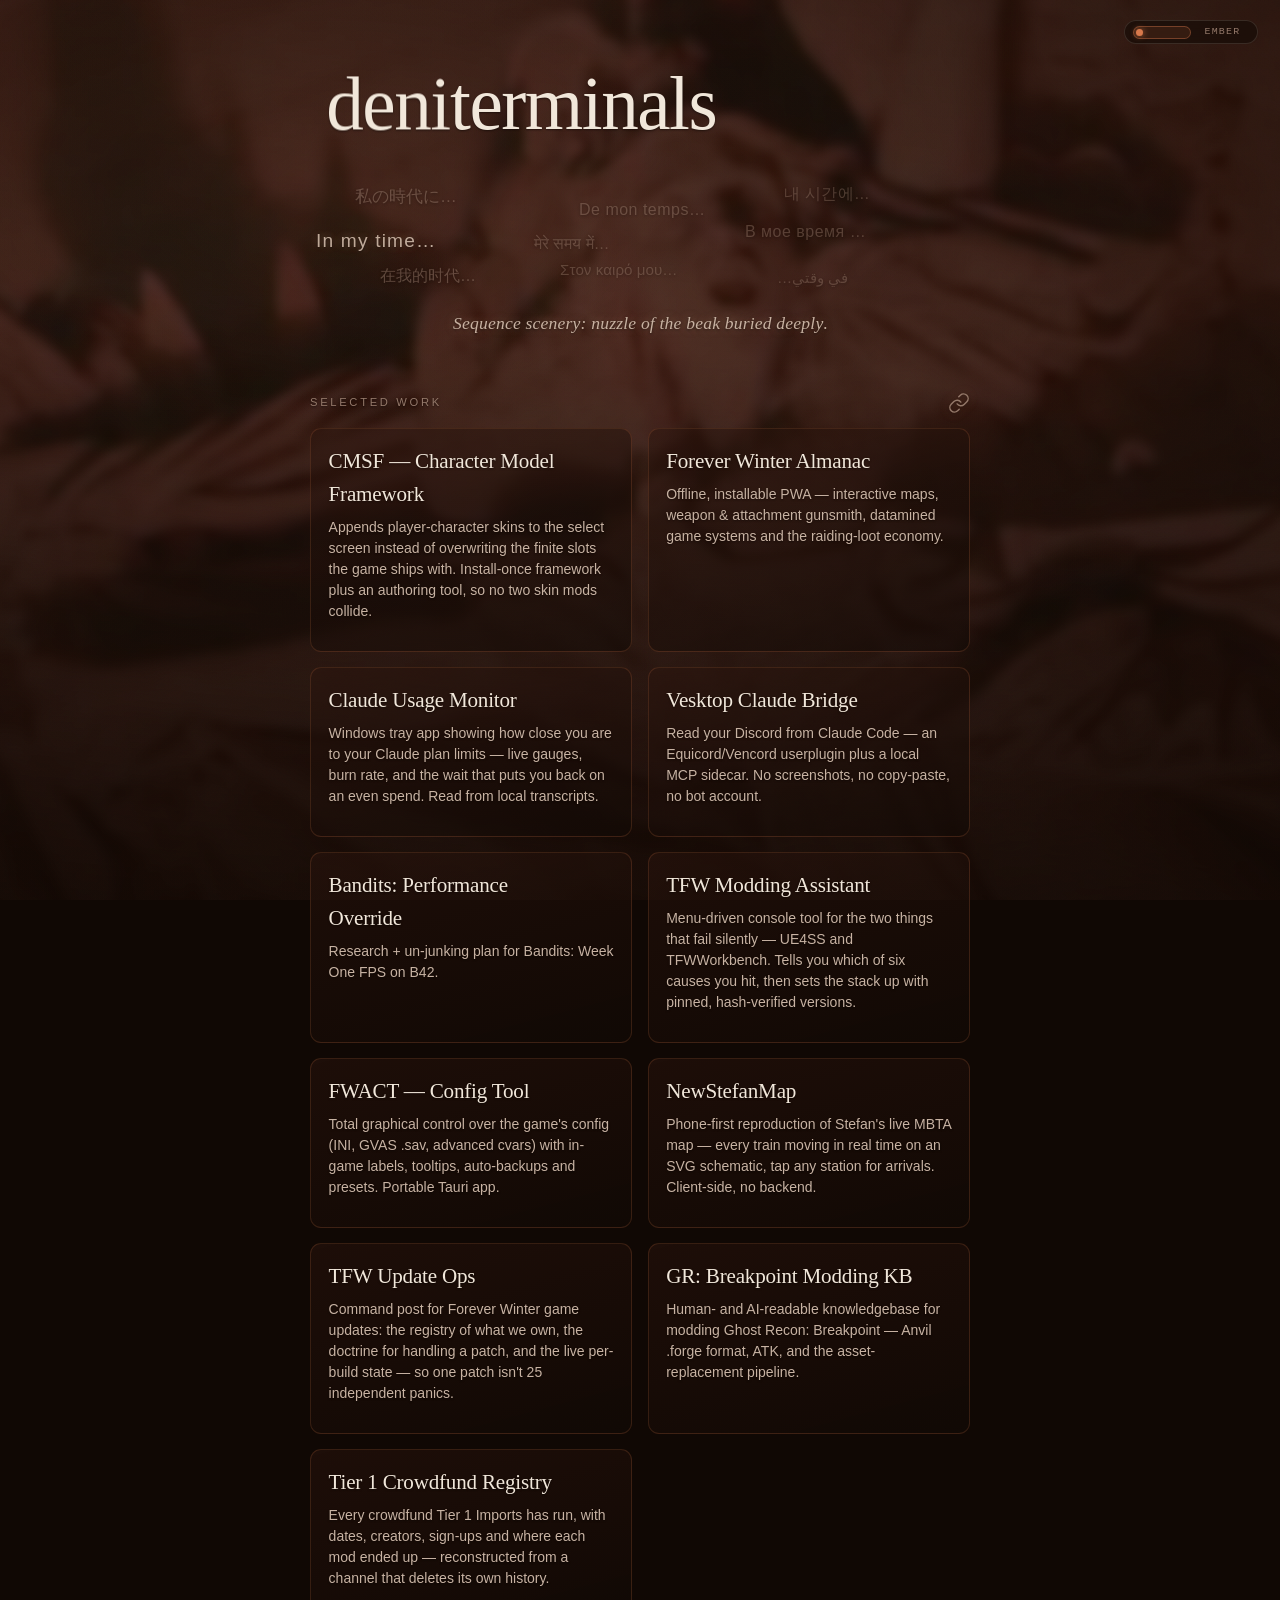
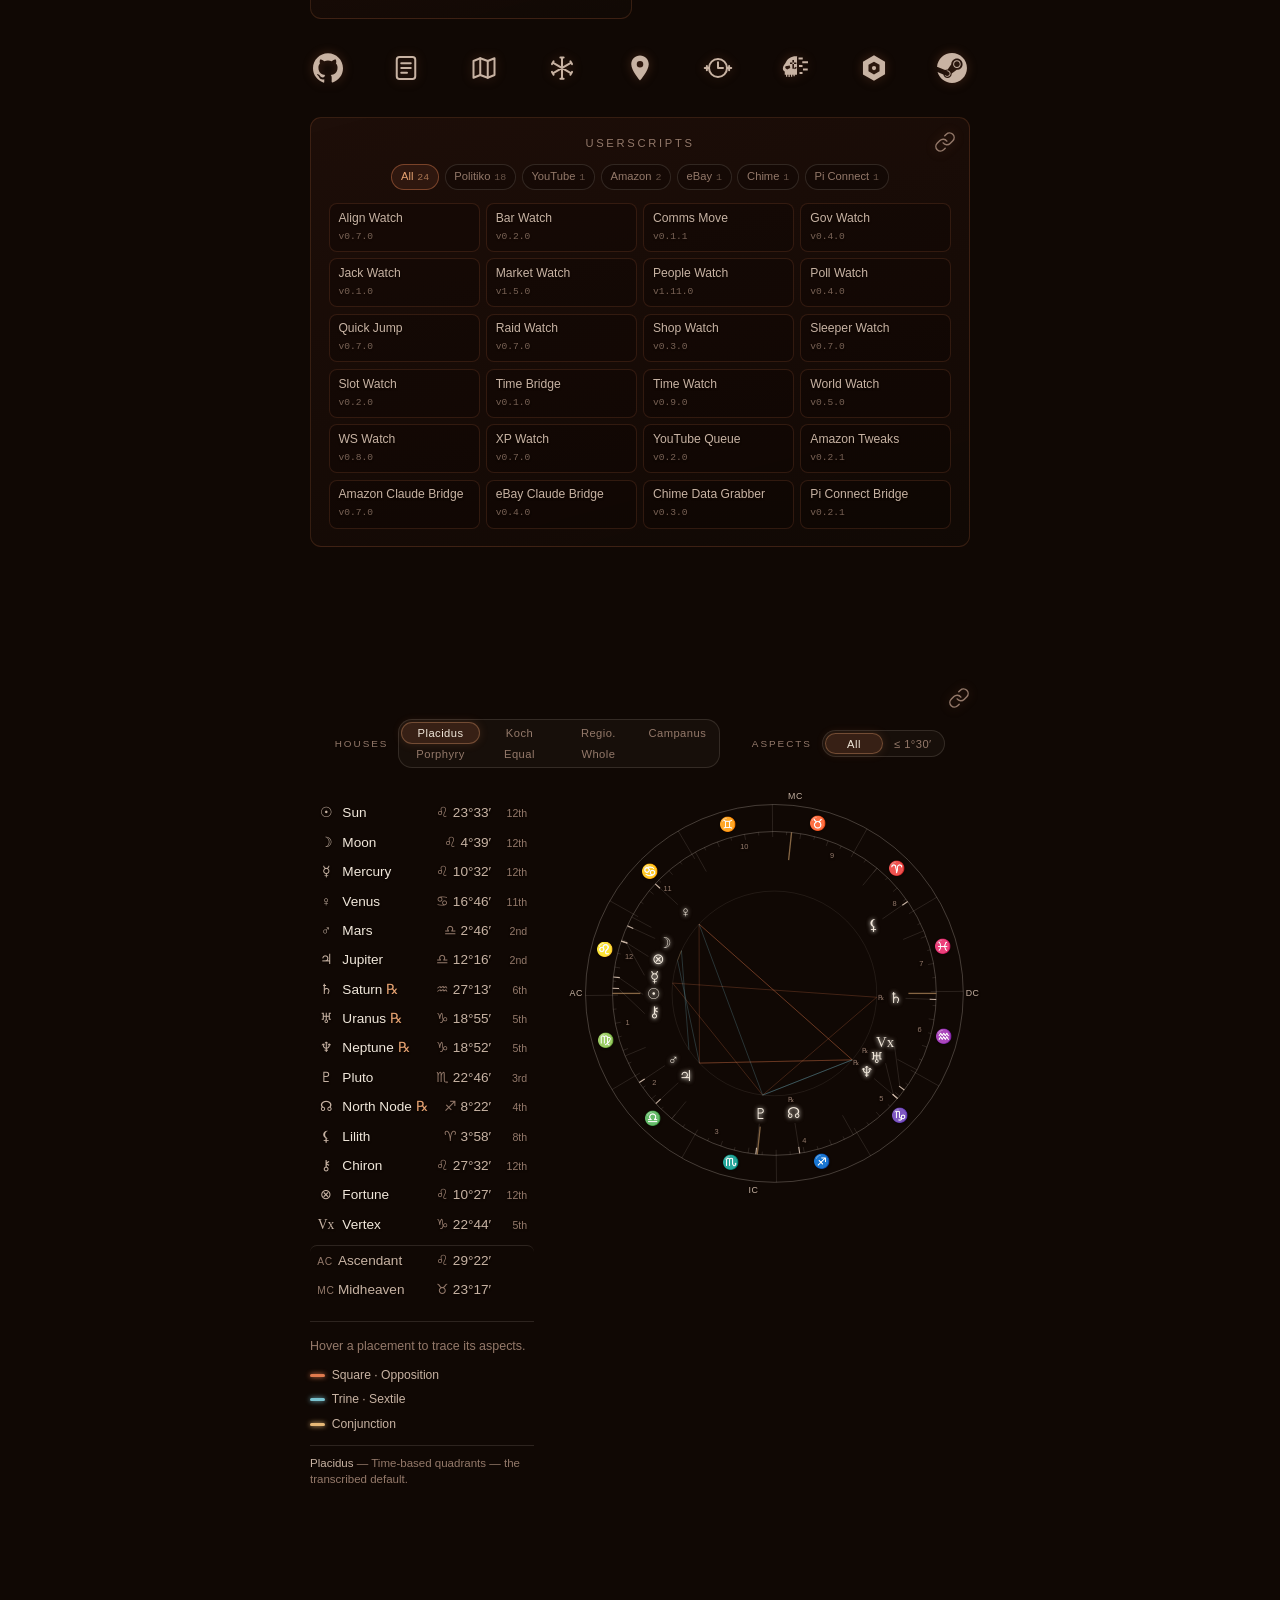
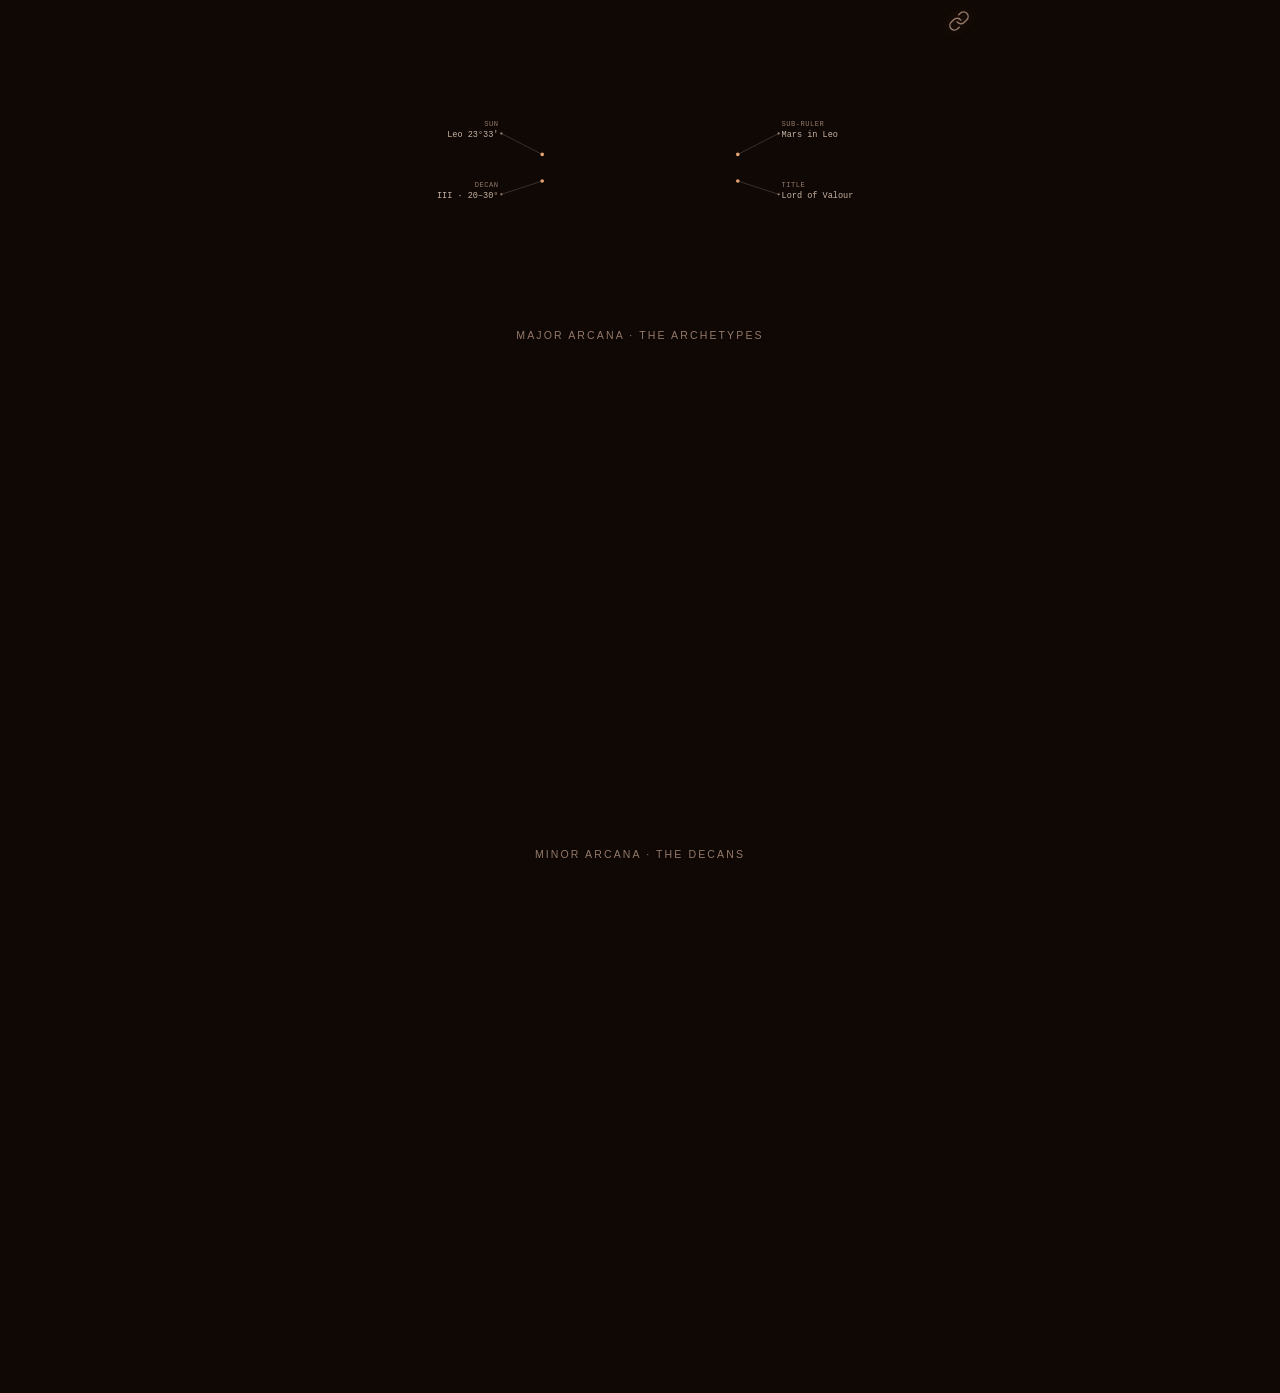
==== commit df8d950e: "Put the Atlas on the link shelf, and re-space the shelf for nine A folded-map icon between the Blog " ====
--- a/index.html
+++ b/index.html
@@ -16,7 +16,7 @@
        the background layers, the theme switch, post prose — and the blog loads
        it from here too. styles.css is this page's own. -->
   <link rel="stylesheet" href="house.css?v=e9097e5e">
-  <link rel="stylesheet" href="styles.css?v=12e11be2">
+  <link rel="stylesheet" href="styles.css?v=83187956">
 
   <!-- Mount the saved theme before the first paint, so a visitor who chose one
        last time doesn't watch the default palette flash past. Deliberately
@@ -97,6 +97,10 @@
              aria-label="Blog (opens dataterminals.github.io/blog)" data-name="Blog" data-url="dataterminals.github.io/blog">
             <svg class="shelf__icon shelf__icon--stroke" viewBox="0 0 24 24" aria-hidden="true"><rect x="4.6" y="3.2" width="14.8" height="17.6" rx="2.2"/><path d="M8.2 8.2H15.8M8.2 12H15.8M8.2 15.8H12.8"/></svg>
           </a>
+          <a class="shelf__link" href="https://dataterminals.github.io/atlas/" target="_blank" rel="noopener"
+             aria-label="Atlas of the Nameless World (opens dataterminals.github.io/atlas)" data-name="Atlas of the Nameless World" data-url="dataterminals.github.io/atlas">
+            <svg class="shelf__icon shelf__icon--stroke" viewBox="0 0 24 24" aria-hidden="true"><path d="M3.6 6.4 9 4.2l6 2.2 5.4-2.2v13.4L15 19.8l-6-2.2-5.4 2.2Z"/><path d="M9 4.2v13.4M15 6.4v13.4"/></svg>
+          </a>
           <a class="shelf__link" href="https://dataterminals.github.io/forever-winter-almanac/" target="_blank" rel="noopener"
              aria-label="Forever Winter Almanac (opens dataterminals.github.io/forever-winter-almanac)" data-name="Forever Winter Almanac" data-url="dataterminals.github.io/forever-winter-almanac">
             <svg class="shelf__icon shelf__icon--stroke" viewBox="0 0 24 24" aria-hidden="true"><path d="M12 3.5V20.5 M4.64 7.75L19.36 16.25 M19.36 7.75L4.64 16.25 M10.7 3.5H13.3 M10.7 20.5H13.3 M18.71 17.38L20.01 15.12 M3.99 8.88L5.29 6.62 M18.71 6.62L20.01 8.88 M3.99 15.12L5.29 17.38"/></svg>
--- a/styles.css
+++ b/styles.css
@@ -1528,12 +1528,21 @@
   align-items: center;
   gap: clamp(1.5rem, 6vw, 3rem);
 }
-/* Seven icons need less air than six did. At 375px the row came to 327.75px
-   against a 327px column — over by a hair, which drops the last icon onto a
-   line of its own and reads as a mistake rather than a wrap. Narrow screens
-   only; the gap above 416px is untouched. */
-@media (max-width: 26rem) {
-  .shelf { gap: clamp(0.8rem, 4.2vw, 1.5rem); }
+/* Nine icons have to share the column's width with less air between them, or
+   the last one drops onto a line of its own and reads as a mistake rather
+   than a wrap. The column is the viewport less --pad each side, up to --maxw,
+   so each band's gap is sized to keep the row inside it, with a few px to
+   spare against the float drifting icons into each other:
+     > 42rem   6vw, untouched — the row fits from ~656px up
+     ≤ 42rem   4vw — at 481px the row is 424px in a 433px column
+     ≤ 30rem   2.6vw — 309px in 312px at 360px, 314px in 327px at 375px
+   The last two were written for eight icons and seven before that, and each
+   addition wrapped the row somewhere below 700px: re-measure on the next. */
+@media (max-width: 42rem) {
+  .shelf { gap: clamp(0.8rem, 4vw, 1.75rem); }
+}
+@media (max-width: 30rem) {
+  .shelf { gap: clamp(0.5rem, 2.6vw, 1.5rem); }
 }
 
 .shelf__link {
@@ -1579,6 +1588,7 @@
 .shelf__link:nth-child(6) { --gd: 10.7s; --ff: 7.2s; --fd1: -3.8s; --fd2: -8.5s; }
 .shelf__link:nth-child(7) { --gd: 9.2s;  --ff: 8.8s; --fd1: -6.5s; --fd2: -2.6s; }
 .shelf__link:nth-child(8) { --gd: 11.4s; --ff: 7.5s; --fd1: -2.9s; --fd2: -7.3s; }
+.shelf__link:nth-child(9) { --gd: 10.3s; --ff: 8.6s; --fd1: -8.2s; --fd2: -5.6s; }
 
 @keyframes shelf-float {
   0%   { transform: translate3d(0, 0, 0) rotate(0deg); }
